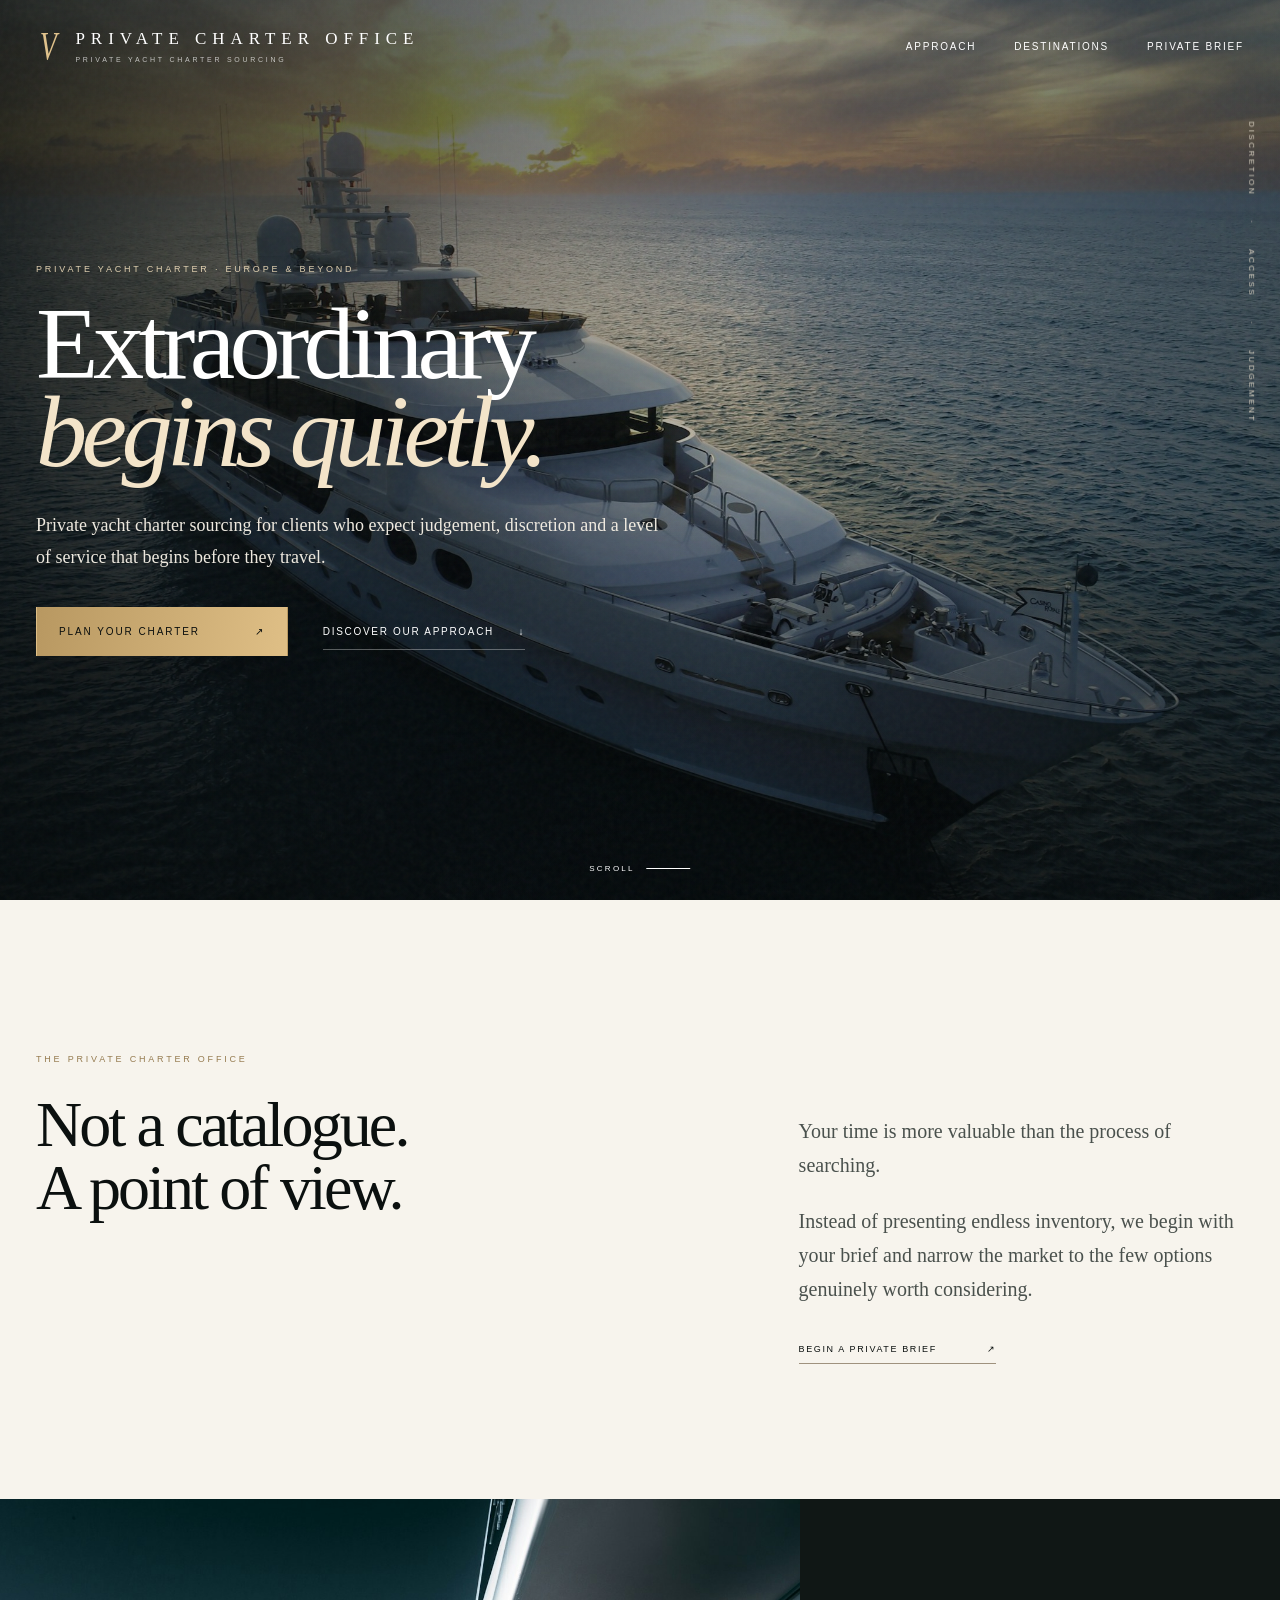
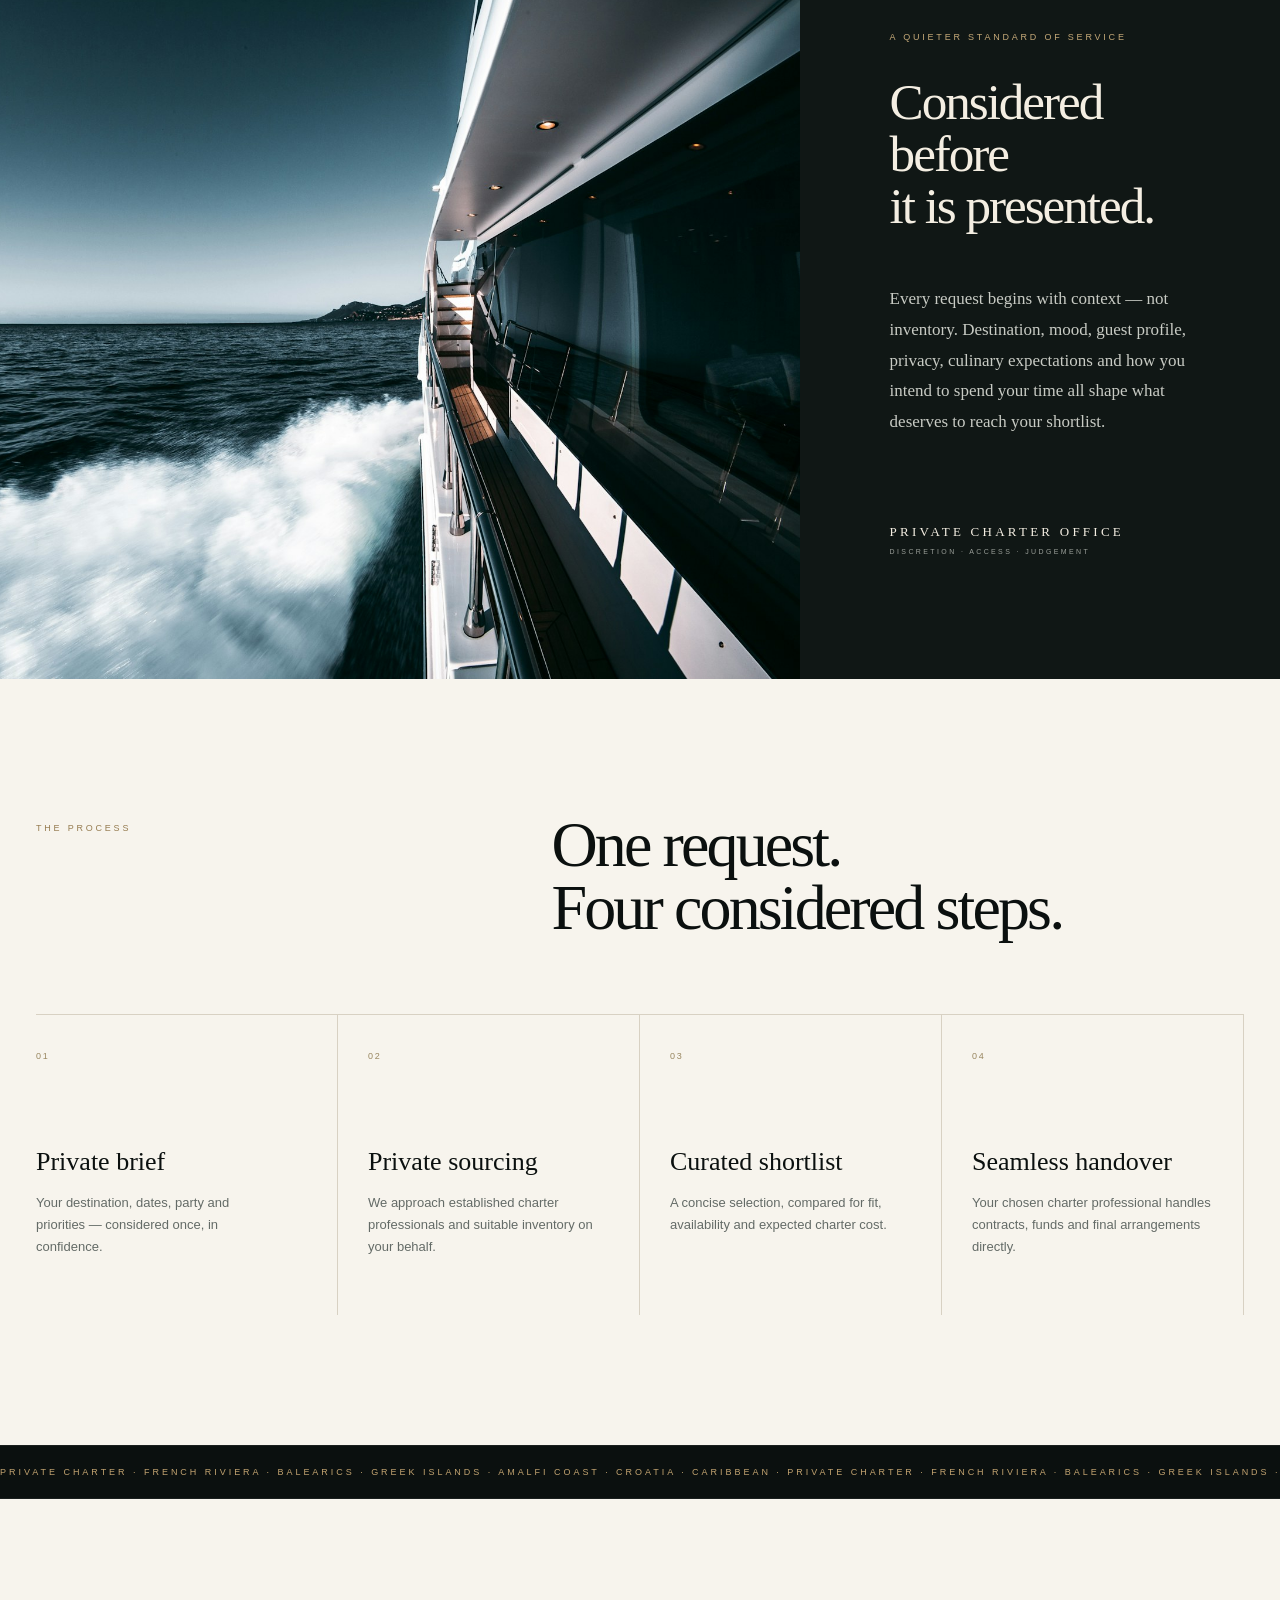
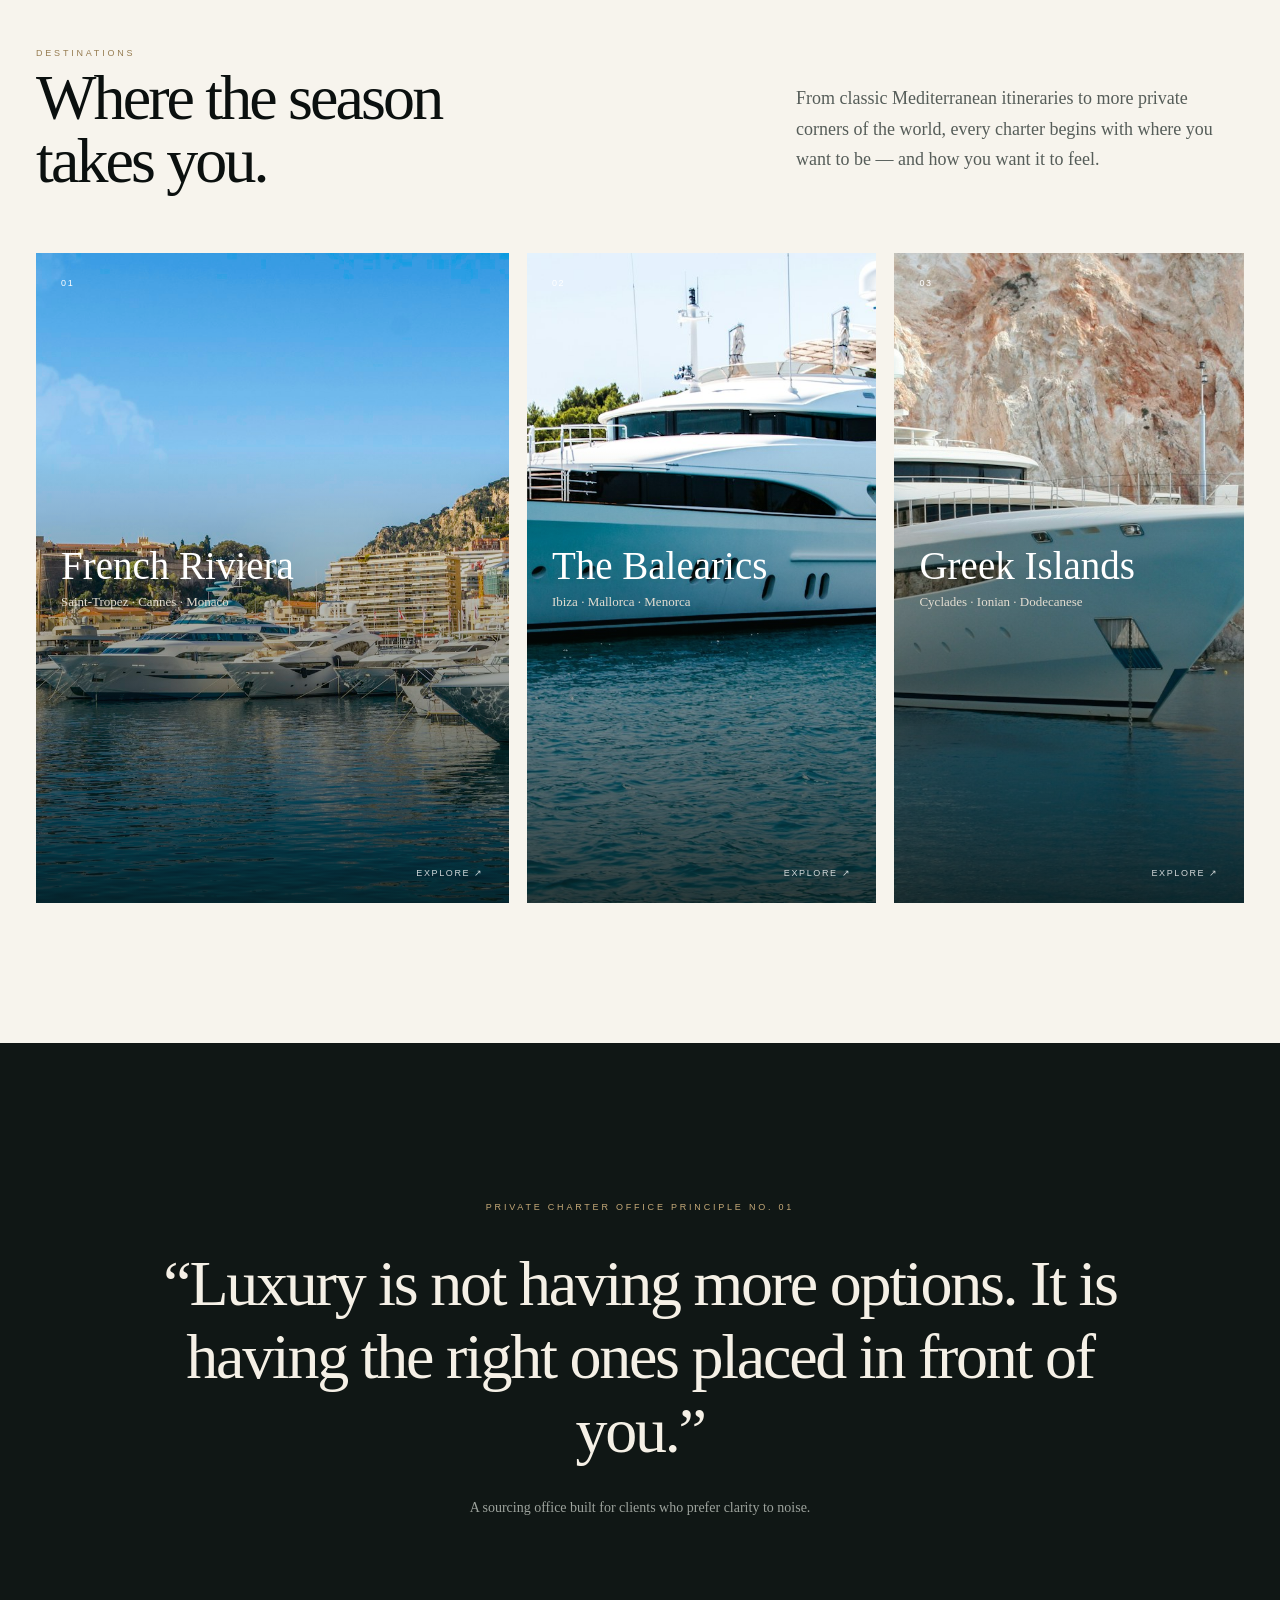
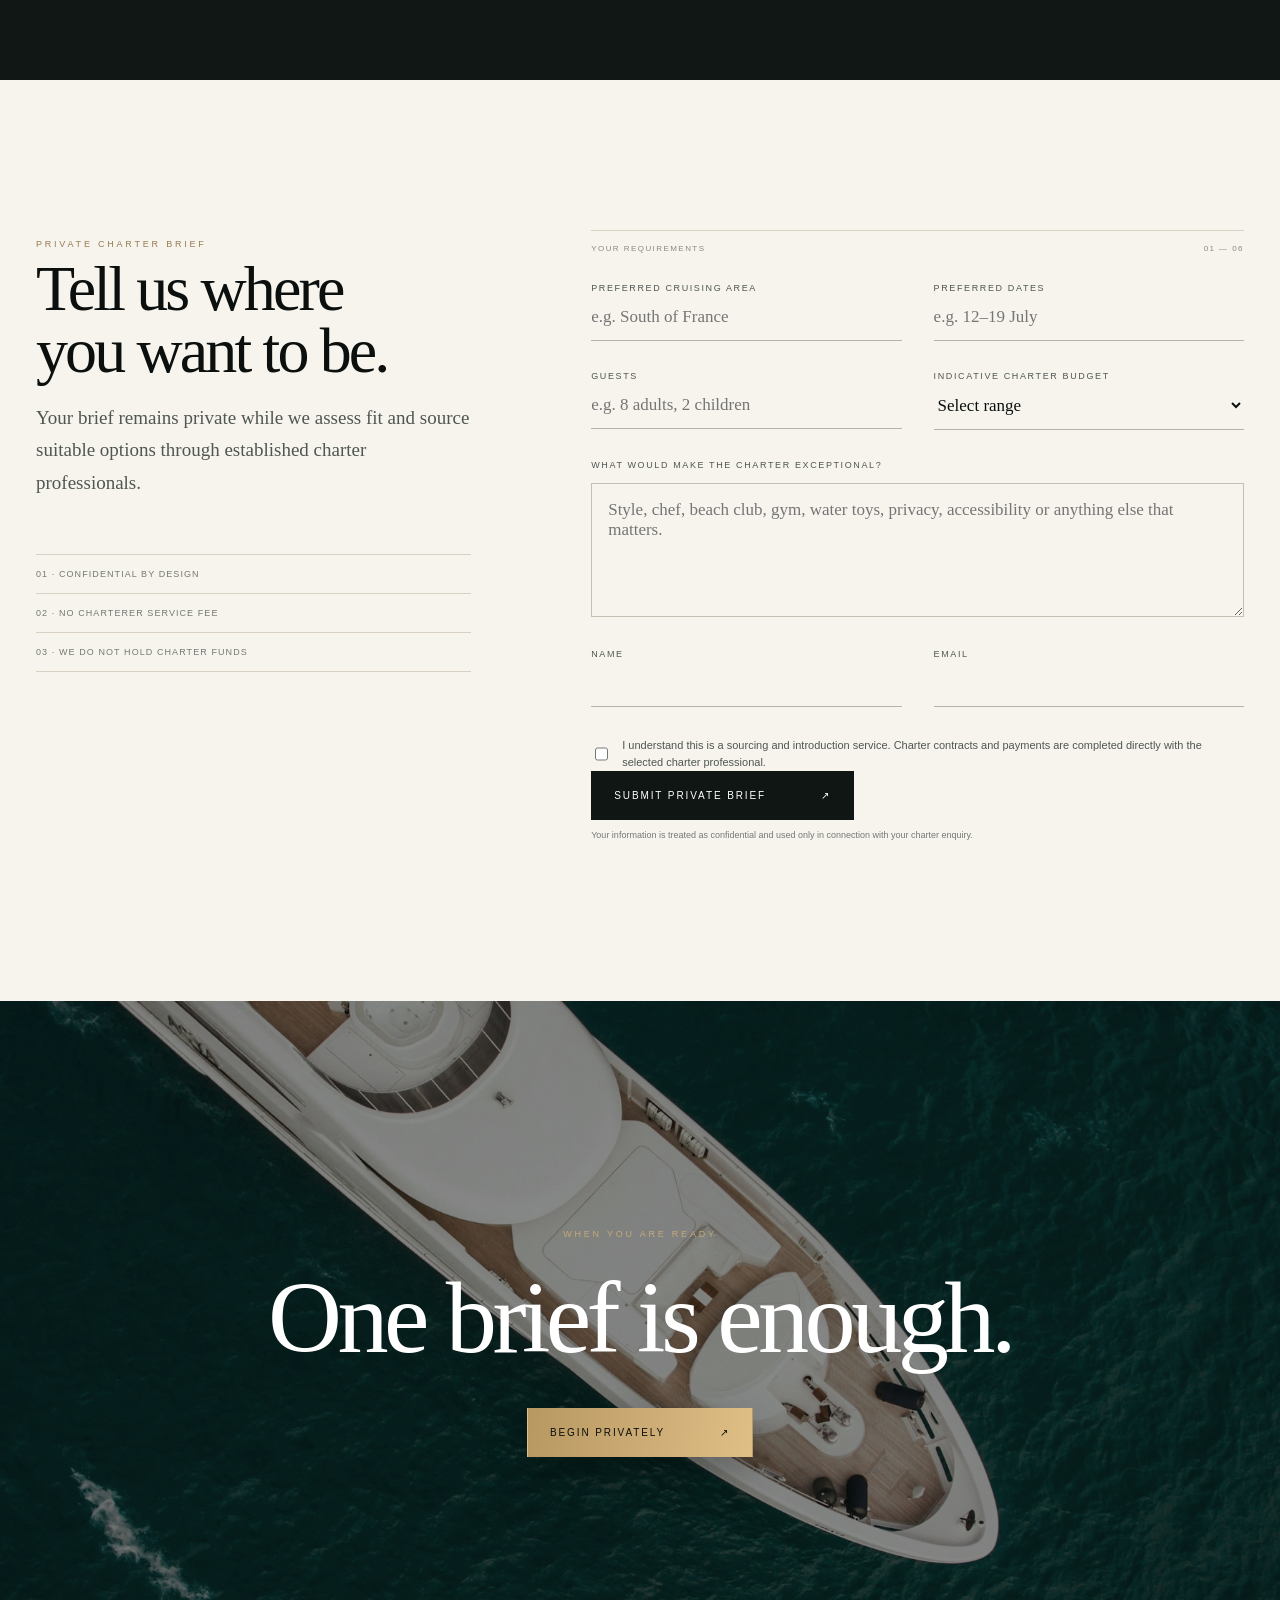
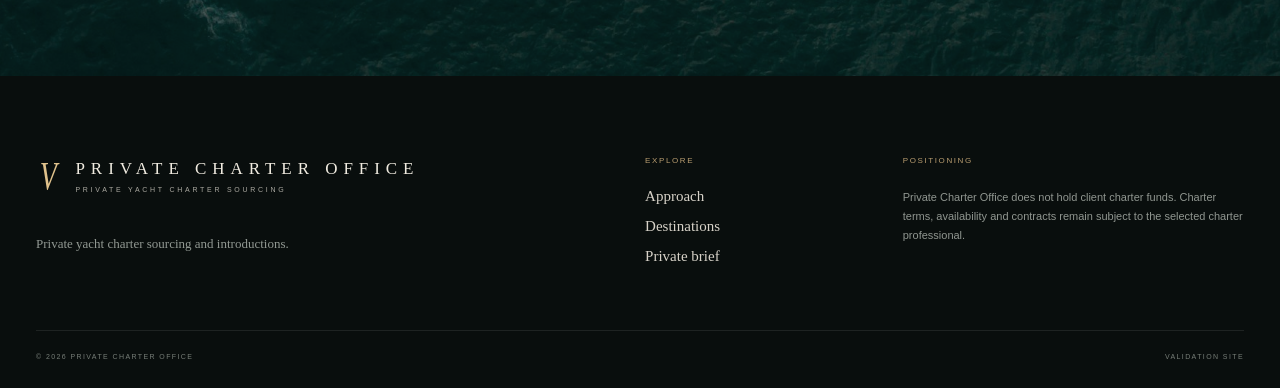
==== index.html @ 0c922d0d "Replace placeholder artwork with yacht photography" ====
<!doctype html>
<html lang="en">
  <head>
    <meta charset="utf-8" />
    <meta name="viewport" content="width=device-width,initial-scale=1" />
    <title>Private Charter Office</title>
    <meta
      name="description"
      content="Private yacht charter sourcing for clients who value discretion, judgement and access."
    />
    <link rel="stylesheet" href="./styles.css" />
  </head>
  <body>
    <main>
      <section class="hero" id="top">
        <div class="heroMedia"></div>
        <div class="shade"></div>
        <div class="grain"></div>
        <nav class="nav shell">
          <a class="brand" href="#top"
            ><i>V</i
            ><span class="wordmark"
              >PRIVATE CHARTER OFFICE<small
                >PRIVATE YACHT CHARTER SOURCING</small
              ></span
            ></a
          >
          <div class="navlinks">
            <a href="#approach">Approach</a
            ><a href="#destinations">Destinations</a
            ><a href="#brief">Private brief</a>
          </div>
          <button class="menuBtn" id="menuBtn" aria-label="Open menu">
            <b></b><b></b>
          </button>
        </nav>
        <div class="mobileMenu" id="mobileMenu">
          <a href="#approach">Approach</a
          ><a href="#destinations">Destinations</a
          ><a href="#brief">Private brief</a>
        </div>
        <div class="heroCopy shell">
          <p class="eyebrow heroIn d1">
            PRIVATE YACHT CHARTER · EUROPE &amp; BEYOND
          </p>
          <h1 class="heroIn d2">Extraordinary<br /><em>begins quietly.</em></h1>
          <p class="lead heroIn d3">
            Private yacht charter sourcing for clients who expect judgement,
            discretion and a level of service that begins before they travel.
          </p>
          <div class="heroActions heroIn d4">
            <a class="primary gold" href="#brief"
              >Plan your charter <span>↗</span></a
            ><a class="textLink" href="#approach"
              >Discover our approach <span>↓</span></a
            >
          </div>
        </div>
        <div class="heroRail">
          <span>DISCRETION</span><span>ACCESS</span><span>JUDGEMENT</span>
        </div>
        <div class="scrollCue"><span>SCROLL</span><i></i></div>
      </section>
      <section class="statement shell" id="approach" data-reveal>
        <p class="kicker">THE PRIVATE CHARTER OFFICE</p>
        <div class="statementGrid">
          <h2>Not a catalogue.<br />A point of view.</h2>
          <div>
            <p>Your time is more valuable than the process of searching.</p>
            <p>
              Instead of presenting endless inventory, we begin with your brief
              and narrow the market to the few options genuinely worth
              considering.
            </p>
            <a class="lineLink" href="#brief"
              >Begin a private brief <span>↗</span></a
            >
          </div>
        </div>
      </section>
      <section class="editorial" data-reveal>
        <div class="editorialImage">
          <div class="editorialImageInner"></div>
        </div>
        <div class="editorialCopy">
          <p class="kicker light">A QUIETER STANDARD OF SERVICE</p>
          <h2>Considered before<br />it is presented.</h2>
          <p>
            Every request begins with context — not inventory. Destination,
            mood, guest profile, privacy, culinary expectations and how you
            intend to spend your time all shape what deserves to reach your
            shortlist.
          </p>
          <div class="signature">
            PRIVATE CHARTER OFFICE<span>DISCRETION · ACCESS · JUDGEMENT</span>
          </div>
        </div>
      </section>
      <section class="processWrap">
        <div class="shell processHead" data-reveal>
          <p class="kicker">THE PROCESS</p>
          <h2>One request.<br />Four considered steps.</h2>
        </div>
        <div class="process shell">
          <article data-reveal>
            <span>01</span>
            <h3>Private brief</h3>
            <p>
              Your destination, dates, party and priorities — considered once,
              in confidence.
            </p>
            <i>↗</i>
          </article>
          <article data-reveal>
            <span>02</span>
            <h3>Private sourcing</h3>
            <p>
              We approach established charter professionals and suitable
              inventory on your behalf.
            </p>
            <i>↗</i>
          </article>
          <article data-reveal>
            <span>03</span>
            <h3>Curated shortlist</h3>
            <p>
              A concise selection, compared for fit, availability and expected
              charter cost.
            </p>
            <i>↗</i>
          </article>
          <article data-reveal>
            <span>04</span>
            <h3>Seamless handover</h3>
            <p>
              Your chosen charter professional handles contracts, funds and
              final arrangements directly.
            </p>
            <i>↗</i>
          </article>
        </div>
      </section>
      <section class="ticker" aria-hidden="true">
        <div>
          PRIVATE CHARTER · FRENCH RIVIERA · BALEARICS · GREEK ISLANDS · AMALFI
          COAST · CROATIA · CARIBBEAN · PRIVATE CHARTER · FRENCH RIVIERA ·
          BALEARICS · GREEK ISLANDS · AMALFI COAST · CROATIA · CARIBBEAN ·
        </div>
      </section>
      <section class="destinations shell" id="destinations">
        <div class="destHead" data-reveal>
          <div>
            <p class="kicker">DESTINATIONS</p>
            <h2>Where the season<br />takes you.</h2>
          </div>
          <p>
            From classic Mediterranean itineraries to more private corners of
            the world, every charter begins with where you want to be — and how
            you want it to feel.
          </p>
        </div>
        <div class="destinationGrid">
          <a href="#brief" class="destinationCard one" data-reveal
            ><div class="destShade"></div>
            <span>01</span>
            <div>
              <h3>French Riviera</h3>
              <p>Saint-Tropez · Cannes · Monaco</p>
            </div>
            <b>Explore ↗</b></a
          ><a href="#brief" class="destinationCard two" data-reveal
            ><div class="destShade"></div>
            <span>02</span>
            <div>
              <h3>The Balearics</h3>
              <p>Ibiza · Mallorca · Menorca</p>
            </div>
            <b>Explore ↗</b></a
          ><a href="#brief" class="destinationCard three" data-reveal
            ><div class="destShade"></div>
            <span>03</span>
            <div>
              <h3>Greek Islands</h3>
              <p>Cyclades · Ionian · Dodecanese</p>
            </div>
            <b>Explore ↗</b></a
          >
        </div>
      </section>
      <section class="manifesto">
        <div class="shell manifestoInner" data-reveal>
          <p class="kicker light">PRIVATE CHARTER OFFICE PRINCIPLE No. 01</p>
          <blockquote>
            “Luxury is not having more options. It is having the right ones
            placed in front of you.”
          </blockquote>
          <p class="manifestoNote">
            A sourcing office built for clients who prefer clarity to noise.
          </p>
        </div>
      </section>
      <section class="brief shell" id="brief">
        <div class="briefIntro" data-reveal>
          <p class="kicker">PRIVATE CHARTER BRIEF</p>
          <h2>Tell us where<br />you want to be.</h2>
          <p>
            Your brief remains private while we assess fit and source suitable
            options through established charter professionals.
          </p>
          <div class="serviceNotes">
            <span>01 · Confidential by design</span
            ><span>02 · No charterer service fee</span
            ><span>03 · We do not hold charter funds</span>
          </div>
        </div>
        <form id="briefForm" data-reveal>
          <div class="formHead">
            <span>YOUR REQUIREMENTS</span><span>01 — 06</span>
          </div>
          <div class="grid2">
            <label
              >Preferred cruising area<input
                required
                name="area"
                placeholder="e.g. South of France" /></label
            ><label
              >Preferred dates<input
                required
                name="dates"
                placeholder="e.g. 12–19 July"
            /></label>
          </div>
          <div class="grid2">
            <label
              >Guests<input
                required
                name="guests"
                placeholder="e.g. 8 adults, 2 children" /></label
            ><label
              >Indicative charter budget<select required name="budget">
                <option value="" selected disabled>Select range</option>
                <option>£50k–£100k</option>
                <option>£100k–£250k</option>
                <option>£250k–£500k</option>
                <option>£500k+</option>
              </select></label
            >
          </div>
          <label
            >What would make the charter exceptional?<textarea
              name="requirements"
              rows="5"
              placeholder="Style, chef, beach club, gym, water toys, privacy, accessibility or anything else that matters."
            ></textarea>
          </label>
          <div class="grid2">
            <label>Name<input required name="name" /></label
            ><label>Email<input required type="email" name="email" /></label>
          </div>
          <label class="check"
            ><input required type="checkbox" /><span
              >I understand this is a sourcing and introduction service. Charter
              contracts and payments are completed directly with the selected
              charter professional.</span
            ></label
          ><button class="primary dark" type="submit">
            Submit private brief <span>↗</span>
          </button>
          <p class="micro">
            Your information is treated as confidential and used only in
            connection with your charter enquiry.
          </p>
        </form>
        <div class="success" id="success">
          <p class="kicker">BRIEF CAPTURED</p>
          <h3>Consider it in hand.</h3>
          <p>
            Your requirements have been captured in this validation preview.
          </p>
        </div>
      </section>
      <section class="closing">
        <div class="closingMedia"></div>
        <div class="closingShade"></div>
        <div class="shell closingCopy" data-reveal>
          <p class="kicker light">WHEN YOU ARE READY</p>
          <h2>One brief is enough.</h2>
          <a href="#brief" class="primary gold"
            >Begin privately <span>↗</span></a
          >
        </div>
      </section>
      <footer>
        <div class="shell foot">
          <div>
            <a class="brand inverse" href="#top"
              ><i>V</i
              ><span class="wordmark"
                >PRIVATE CHARTER OFFICE<small
                  >PRIVATE YACHT CHARTER SOURCING</small
                ></span
              ></a
            >
            <p class="footTag">
              Private yacht charter sourcing and introductions.
            </p>
          </div>
          <div class="footCols">
            <div>
              <span>EXPLORE</span><a href="#approach">Approach</a
              ><a href="#destinations">Destinations</a
              ><a href="#brief">Private brief</a>
            </div>
            <div>
              <span>POSITIONING</span>
              <p>
                Private Charter Office does not hold client charter funds.
                Charter terms, availability and contracts remain subject to the
                selected charter professional.
              </p>
            </div>
          </div>
        </div>
        <div class="shell legal">
          <span>© 2026 PRIVATE CHARTER OFFICE</span
          ><span>VALIDATION SITE</span>
        </div>
      </footer>
    </main>
    <script src="./script.js"></script>
  </body>
</html>
---- styles.css ----
:root {
  --ink: #0b100f;
  --paper: #f7f4ed;
  --line: #d8d1c3;
  --gold: #c6a670;
  --gold2: #e0c28c;
  --scroll: 0px;
}
* {
  box-sizing: border-box;
}
html {
  scroll-behavior: smooth;
}
body {
  margin: 0;
  background: var(--paper);
  color: var(--ink);
  font-family: Arial, Helvetica, sans-serif;
  overflow-x: hidden;
}
.shell {
  width: min(1280px, calc(100% - 72px));
  margin: auto;
}
a {
  color: inherit;
}
.hero {
  height: 100svh;
  min-height: 760px;
  position: relative;
  color: #fff;
  overflow: hidden;
  background: #08100f;
}
.heroMedia {
  position: absolute;
  inset: -5%;
  background: url("./assets/hero-yacht.jpg") center/cover no-repeat;
  transform: scale(1.09) translateY(calc(var(--scroll) * 0.035));
  animation: heroZoom 18s ease-out forwards;
  will-change: transform;
}
.shade {
  position: absolute;
  inset: 0;
  background:
    linear-gradient(
      90deg,
      rgba(4, 9, 10, 0.82),
      rgba(4, 9, 10, 0.22) 58%,
      rgba(4, 9, 10, 0.42)
    ),
    linear-gradient(
      0deg,
      rgba(4, 8, 9, 0.72),
      transparent 44%,
      rgba(4, 8, 9, 0.2)
    );
}
.grain {
  position: absolute;
  inset: 0;
  opacity: 0.08;
  pointer-events: none;
  background-image: url("data:image/svg+xml,%3Csvg viewBox='0 0 180 180' xmlns='http://www.w3.org/2000/svg'%3E%3Cfilter id='n'%3E%3CfeTurbulence type='fractalNoise' baseFrequency='.85' numOctaves='3' stitchTiles='stitch'/%3E%3C/filter%3E%3Crect width='100%25' height='100%25' filter='url(%23n)' opacity='.55'/%3E%3C/svg%3E");
}
.nav {
  position: relative;
  z-index: 5;
  display: flex;
  justify-content: space-between;
  align-items: center;
  padding-top: 26px;
}
.brand {
  display: flex;
  align-items: center;
  gap: 15px;
  color: #fff;
  text-decoration: none;
}
.brand i {
  font:
    italic 40px/1 Georgia,
    serif;
  color: var(--gold2);
  transform: scaleX(0.7);
}
.wordmark {
  font:
    17px Georgia,
    serif;
  letter-spacing: 0.35em;
}
.wordmark small {
  display: block;
  font:
    7px Arial,
    sans-serif;
  letter-spacing: 0.39em;
  margin-top: 7px;
  opacity: 0.7;
}
.navlinks {
  display: flex;
  gap: 38px;
}
.navlinks a {
  color: #fff;
  text-decoration: none;
  font-size: 10px;
  letter-spacing: 0.18em;
  text-transform: uppercase;
  position: relative;
}
.navlinks a:after {
  content: "";
  position: absolute;
  left: 0;
  bottom: -7px;
  width: 0;
  height: 1px;
  background: var(--gold2);
  transition: 0.5s;
}
.navlinks a:hover:after {
  width: 100%;
}
.menuBtn {
  display: none;
  background: transparent;
  border: 0;
  width: 34px;
}
.menuBtn b {
  display: block;
  height: 1px;
  background: #fff;
  margin: 7px 0;
}
.mobileMenu {
  display: none;
  position: fixed;
  z-index: 10;
  top: 76px;
  left: 18px;
  right: 18px;
  background: #0a100fee;
  border: 1px solid #ffffff25;
  backdrop-filter: blur(18px);
  padding: 24px;
}
.mobileMenu a {
  display: block;
  padding: 16px 5px;
  border-bottom: 1px solid #ffffff1c;
  color: #fff;
  text-decoration: none;
  letter-spacing: 0.16em;
  text-transform: uppercase;
  font-size: 10px;
}
.heroCopy {
  position: relative;
  z-index: 2;
  padding-top: 21vh;
}
.eyebrow,
.kicker {
  font-size: 9px;
  letter-spacing: 0.31em;
  text-transform: uppercase;
}
.eyebrow {
  color: #dfcfb0;
}
.kicker {
  color: #967c51;
}
.hero h1 {
  font:
    400 clamp(72px, 8vw, 126px) / 0.86 Georgia,
    serif;
  letter-spacing: -0.055em;
  margin: 26px 0 34px;
}
.hero h1 em {
  font-weight: 400;
  color: #f3e4c9;
}
.lead {
  max-width: 640px;
  font:
    18px/1.75 Georgia,
    serif;
  color: #eee9df;
}
.heroActions {
  display: flex;
  align-items: center;
  gap: 35px;
  margin-top: 34px;
}
.primary {
  display: inline-flex;
  align-items: center;
  justify-content: space-between;
  gap: 55px;
  padding: 18px 22px;
  border: 1px solid #ffffff80;
  color: #fff;
  text-decoration: none;
  font-size: 10px;
  text-transform: uppercase;
  letter-spacing: 0.19em;
  background: #ffffff08;
  cursor: pointer;
  transition: 0.5s cubic-bezier(0.2, 0.8, 0.2, 1);
}
.primary:hover {
  transform: translateY(-2px);
  background: #fff;
  color: #111;
}
.gold {
  background: linear-gradient(100deg, #b89861, #dfbf86);
  border-color: transparent;
  color: #0a0e0d;
  box-shadow: 0 12px 40px #0004;
}
.textLink {
  color: #fff;
  text-decoration: none;
  font-size: 10px;
  text-transform: uppercase;
  letter-spacing: 0.17em;
  border-bottom: 1px solid #ffffff54;
  padding: 12px 0;
}
.textLink span {
  margin-left: 20px;
}
.heroRail {
  position: absolute;
  z-index: 2;
  right: 28px;
  top: 47%;
  display: flex;
  gap: 24px;
  transform: rotate(90deg) translateY(-50%);
  transform-origin: right top;
  font-size: 8px;
  letter-spacing: 0.32em;
  color: #ddd5c5;
}
.heroRail span + span:before {
  content: "·";
  margin-right: 24px;
}
.scrollCue {
  position: absolute;
  z-index: 2;
  bottom: 27px;
  left: 50%;
  transform: translateX(-50%);
  display: flex;
  align-items: center;
  gap: 12px;
  font-size: 8px;
  letter-spacing: 0.28em;
}
.scrollCue i {
  width: 44px;
  height: 1px;
  background: #fff8;
  position: relative;
  overflow: hidden;
}
.scrollCue i:after {
  content: "";
  position: absolute;
  inset: 0;
  background: #fff;
  animation: scan 2s infinite;
}
.heroIn {
  opacity: 0;
  transform: translateY(22px);
  animation: heroIn 1.1s cubic-bezier(0.16, 0.8, 0.2, 1) forwards;
}
.d1 {
  animation-delay: 0.18s;
}
.d2 {
  animation-delay: 0.32s;
}
.d3 {
  animation-delay: 0.52s;
}
.d4 {
  animation-delay: 0.72s;
}
.statement {
  padding: 145px 0 135px;
}
.statementGrid {
  display: grid;
  grid-template-columns: 1.15fr 0.85fr;
  gap: 160px;
  margin-top: 30px;
}
.statement h2,
.processHead h2,
.destHead h2,
.brief h2,
.closing h2 {
  font:
    400 clamp(50px, 5vw, 78px) / 0.98 Georgia,
    serif;
  letter-spacing: -0.045em;
  margin: 0;
}
.statementGrid > div {
  padding-top: 20px;
}
.statementGrid p {
  font:
    20px/1.7 Georgia,
    serif;
  color: #4a514d;
  margin: 0 0 22px;
}
.lineLink {
  display: inline-flex;
  gap: 50px;
  margin-top: 16px;
  text-decoration: none;
  text-transform: uppercase;
  font-size: 9px;
  letter-spacing: 0.18em;
  border-bottom: 1px solid #9f927e;
  padding-bottom: 9px;
}
.editorial {
  display: grid;
  grid-template-columns: 1.25fr 0.75fr;
  min-height: 780px;
  background: #101715;
  color: #f4eee2;
}
.editorialImage {
  overflow: hidden;
}
.editorialImageInner {
  height: 100%;
  min-height: 780px;
  background: url("./assets/editorial-yacht.jpg") 62% center/cover no-repeat;
  transform: scale(1.08);
  transition: 1.8s ease;
}
.editorial.is-visible .editorialImageInner {
  transform: scale(1);
}
.editorialCopy {
  display: flex;
  flex-direction: column;
  justify-content: center;
  padding: 80px clamp(45px, 7vw, 110px);
}
.light {
  color: #c5a978;
}
.editorialCopy h2 {
  font:
    400 clamp(48px, 4vw, 67px) / 1.02 Georgia,
    serif;
  letter-spacing: -0.04em;
  margin: 25px 0 35px;
}
.editorialCopy > p:not(.kicker) {
  font:
    17px/1.8 Georgia,
    serif;
  color: #c8cbc4;
}
.signature {
  margin-top: 70px;
  font:
    13px Georgia,
    serif;
  letter-spacing: 0.25em;
}
.signature span {
  display: block;
  font:
    7px Arial,
    sans-serif;
  letter-spacing: 0.34em;
  margin-top: 8px;
  color: #9a9f99;
}
.processWrap {
  padding: 135px 0 130px;
}
.processHead {
  display: grid;
  grid-template-columns: 0.75fr 1.25fr;
  gap: 100px;
  margin-bottom: 75px;
}
.process {
  border-top: 1px solid var(--line);
  display: grid;
  grid-template-columns: repeat(4, 1fr);
}
.process article {
  position: relative;
  padding: 30px 30px 40px 0;
  border-right: 1px solid var(--line);
  min-height: 300px;
  transition: 0.5s;
}
.process article + article {
  padding-left: 30px;
}
.process article:hover {
  background: #f0ece3;
}
.process article > span {
  font-size: 9px;
  letter-spacing: 0.18em;
  color: #998761;
}
.process h3 {
  font:
    400 26px/1.1 Georgia,
    serif;
  margin: 85px 0 15px;
}
.process p {
  font-size: 13px;
  line-height: 1.7;
  color: #646b67;
  max-width: 240px;
}
.process i {
  position: absolute;
  right: 22px;
  bottom: 24px;
  font-style: normal;
  color: #998761;
  opacity: 0;
  transition: 0.4s;
}
.process article:hover i {
  opacity: 1;
  transform: translate(3px, -3px);
}
.ticker {
  overflow: hidden;
  background: #0b100f;
  color: #c2a370;
  border-top: 1px solid #ffffff10;
  border-bottom: 1px solid #ffffff10;
  white-space: nowrap;
  padding: 21px 0;
  font:
    9px Arial,
    sans-serif;
  letter-spacing: 0.33em;
}
.ticker div {
  display: inline-block;
  animation: ticker 30s linear infinite;
}
.destinations {
  padding: 140px 0;
}
.destHead {
  display: grid;
  grid-template-columns: 1fr 0.7fr;
  gap: 120px;
  align-items: end;
  margin-bottom: 60px;
}
.destHead > p {
  font:
    18px/1.7 Georgia,
    serif;
  color: #565d59;
}
.destinationGrid {
  display: grid;
  grid-template-columns: 1.15fr 0.85fr 0.85fr;
  gap: 18px;
  height: 650px;
}
.destinationCard {
  position: relative;
  overflow: hidden;
  color: #fff;
  text-decoration: none;
  padding: 25px;
  display: flex;
  flex-direction: column;
  justify-content: space-between;
  background-size: auto 125%;
  transition: 0.8s cubic-bezier(0.2, 0.8, 0.2, 1);
}
.destinationCard.one {
  background-image: url("./assets/french-riviera.jpg");
  background-position: 62% center;
}
.destinationCard.two {
  background-image: url("./assets/balearics.jpg");
  background-position: 52% center;
}
.destinationCard.three {
  background-image: url("./assets/greek-islands.jpg");
  background-position: 48% center;
}
.destinationCard:hover {
  background-size: auto 135%;
  transform: translateY(-6px);
}
.destShade {
  position: absolute;
  inset: 0;
  background: linear-gradient(0deg, #06100dcc, transparent 70%);
}
.destinationCard > *:not(.destShade) {
  position: relative;
  z-index: 1;
}
.destinationCard > span {
  font-size: 9px;
  letter-spacing: 0.18em;
}
.destinationCard h3 {
  font:
    400 39px/1 Georgia,
    serif;
  margin: 0 0 9px;
}
.destinationCard p {
  font:
    13px Georgia,
    serif;
  margin: 0;
  color: #e3ddd1;
}
.destinationCard b {
  font:
    9px Arial,
    sans-serif;
  text-transform: uppercase;
  letter-spacing: 0.18em;
  font-weight: 400;
  align-self: flex-end;
  opacity: 0.8;
}
.manifesto {
  background: #101715;
  color: #f5f0e6;
  padding: 150px 0;
}
.manifestoInner {
  max-width: 1050px;
  text-align: center;
}
.manifesto blockquote {
  margin: 35px auto 32px;
  font:
    400 clamp(44px, 5vw, 76px) / 1.15 Georgia,
    serif;
  letter-spacing: -0.035em;
}
.manifestoNote {
  font:
    14px Georgia,
    serif;
  color: #9da39d;
}
.brief {
  display: grid;
  grid-template-columns: 0.8fr 1.2fr;
  gap: 120px;
  padding: 150px 0;
}
.briefIntro > p:nth-of-type(2) {
  font:
    19px/1.7 Georgia,
    serif;
  color: #505753;
}
.serviceNotes {
  margin-top: 55px;
  border-top: 1px solid var(--line);
}
.serviceNotes span {
  display: block;
  border-bottom: 1px solid var(--line);
  padding: 14px 0;
  font-size: 9px;
  letter-spacing: 0.12em;
  text-transform: uppercase;
  color: #747873;
}
.brief form,
.success {
  border-top: 1px solid var(--line);
}
.formHead {
  display: flex;
  justify-content: space-between;
  padding-top: 13px;
  font-size: 8px;
  letter-spacing: 0.18em;
  color: #888;
}
.grid2 {
  display: grid;
  grid-template-columns: 1fr 1fr;
  gap: 32px;
}
label {
  display: block;
  font-size: 9px;
  text-transform: uppercase;
  letter-spacing: 0.18em;
  margin-top: 30px;
  color: #4f5652;
}
input,
select,
textarea {
  width: 100%;
  border: none;
  border-bottom: 1px solid #b9b3a7;
  background: transparent;
  border-radius: 0;
  padding: 14px 0 13px;
  font:
    17px Georgia,
    serif;
  color: var(--ink);
  outline: none;
}
textarea {
  border: 1px solid #c6c0b4;
  padding: 16px;
  margin-top: 13px;
  resize: vertical;
}
.check {
  display: flex;
  gap: 11px;
  text-transform: none;
  letter-spacing: 0;
  font-size: 11px;
  line-height: 1.55;
}
.check input {
  width: auto;
}
.dark {
  background: #101614;
  border-color: #101614;
}
.micro {
  font-size: 9px;
  color: #747a76;
  line-height: 1.5;
}
.success {
  display: none;
  padding-top: 55px;
}
.success h3 {
  font:
    55px Georgia,
    serif;
  margin: 14px 0;
}
.success p:last-child {
  font:
    19px/1.65 Georgia,
    serif;
  color: #505753;
}
.closing {
  height: 75vh;
  min-height: 620px;
  position: relative;
  overflow: hidden;
  color: #fff;
}
.closingMedia {
  position: absolute;
  inset: -7%;
  background: url("./assets/closing-yacht.jpg") 52% center/cover no-repeat;
  filter: saturate(0.85);
  transform: scale(1.08);
}
.closingShade {
  position: absolute;
  inset: 0;
  background: #06100f78;
}
.closingCopy {
  position: relative;
  z-index: 1;
  height: 100%;
  display: flex;
  flex-direction: column;
  align-items: center;
  justify-content: center;
  text-align: center;
}
.closing h2 {
  font-size: clamp(70px, 8vw, 120px);
  color: #fff;
  margin: 20px 0 10px;
}
.closing .primary {
  margin-top: 30px;
}
footer {
  background: #090e0d;
  color: #d8d5cc;
  padding: 80px 0 28px;
}
.foot {
  display: grid;
  grid-template-columns: 1fr 1.2fr;
  gap: 110px;
}
.footTag {
  margin-top: 40px;
  color: #929993;
  font:
    13px Georgia,
    serif;
}
.footCols {
  display: grid;
  grid-template-columns: 0.55fr 1fr;
  gap: 70px;
}
.footCols > div {
  display: flex;
  flex-direction: column;
  gap: 13px;
}
.footCols span {
  font-size: 8px;
  letter-spacing: 0.2em;
  color: #b99d70;
  margin-bottom: 10px;
}
.footCols a {
  font:
    15px Georgia,
    serif;
  text-decoration: none;
  color: #d7d2c8;
}
.footCols p {
  font:
    11px/1.7 Arial,
    sans-serif;
  color: #909690;
  margin: 0;
}
.inverse {
  color: #f0ebe0;
}
.legal {
  display: flex;
  justify-content: space-between;
  border-top: 1px solid #ffffff16;
  margin-top: 65px;
  padding-top: 22px;
  font-size: 7px;
  letter-spacing: 0.2em;
  color: #777e78;
}
[data-reveal] {
  opacity: 0;
  transform: translateY(28px);
  transition: 1s cubic-bezier(0.16, 0.8, 0.2, 1);
}
[data-reveal].is-visible {
  opacity: 1;
  transform: none;
}
.process article:nth-child(2) {
  transition-delay: 0.08s;
}
.process article:nth-child(3) {
  transition-delay: 0.16s;
}
.process article:nth-child(4) {
  transition-delay: 0.24s;
}
.destinationCard:nth-child(2) {
  transition-delay: 0.1s;
}
.destinationCard:nth-child(3) {
  transition-delay: 0.2s;
}
@keyframes heroZoom {
  to {
    transform: scale(1.02) translateY(calc(var(--scroll) * 0.035));
  }
}
@keyframes heroIn {
  to {
    opacity: 1;
    transform: none;
  }
}
@keyframes scan {
  0% {
    transform: translateX(-100%);
  }
  100% {
    transform: translateX(100%);
  }
}
@keyframes ticker {
  to {
    transform: translateX(-50%);
  }
}
@media (max-width: 900px) {
  .shell {
    width: min(100% - 36px, 1280px);
  }
  .navlinks {
    display: none;
  }
  .menuBtn {
    display: block;
  }
  .heroCopy {
    padding-top: 25vh;
  }
  .hero h1 {
    font-size: clamp(58px, 15vw, 82px);
  }
  .lead {
    font-size: 16px;
  }
  .heroRail {
    display: none;
  }
  .statementGrid,
  .processHead,
  .destHead,
  .brief,
  .foot {
    grid-template-columns: 1fr;
    gap: 42px;
  }
  .statement {
    padding: 100px 0;
  }
  .editorial {
    grid-template-columns: 1fr;
  }
  .editorialImageInner {
    min-height: 540px;
  }
  .editorialCopy {
    padding: 75px 28px;
  }
  .process {
    grid-template-columns: 1fr 1fr;
  }
  .process article:nth-child(2) {
    border-right: none;
  }
  .process article:nth-child(n + 3) {
    border-top: 1px solid var(--line);
  }
  .destinationGrid {
    grid-template-columns: 1fr;
    height: auto;
  }
  .destinationCard {
    height: 480px;
    background-size: cover;
  }
  .destinationCard:hover {
    background-size: cover;
  }
  .footCols {
    grid-template-columns: 1fr 1fr;
  }
}
@media (max-width: 560px) {
  .shell {
    width: min(100% - 28px, 1280px);
  }
  .hero {
    min-height: 720px;
  }
  .brand i {
    font-size: 31px;
  }
  .wordmark {
    font-size: 14px;
  }
  .heroCopy {
    padding-top: 28vh;
  }
  .hero h1 {
    font-size: 56px;
  }
  .heroActions {
    align-items: flex-start;
    flex-direction: column;
    gap: 15px;
  }
  .primary {
    width: 100%;
    max-width: 310px;
  }
  .scrollCue {
    left: 28px;
    transform: none;
  }
  .statement h2,
  .processHead h2,
  .destHead h2,
  .brief h2 {
    font-size: 48px;
  }
  .statementGrid {
    gap: 30px;
  }
  .statementGrid p {
    font-size: 18px;
  }
  .process {
    grid-template-columns: 1fr;
  }
  .process article {
    border-right: none;
    border-top: 1px solid var(--line);
    min-height: 235px;
  }
  .process h3 {
    margin-top: 52px;
  }
  .destinationCard {
    height: 420px;
  }
  .manifesto {
    padding: 105px 0;
  }
  .manifesto blockquote {
    font-size: 42px;
  }
  .grid2 {
    grid-template-columns: 1fr;
  }
  .closing {
    min-height: 520px;
    height: 68vh;
  }
  .closing h2 {
    font-size: 65px;
  }
  .footCols {
    grid-template-columns: 1fr;
  }
  .legal {
    gap: 20px;
  }
  .editorialImageInner {
    min-height: 440px;
  }
}
@media (prefers-reduced-motion: reduce) {
  * {
    scroll-behavior: auto !important;
    animation-duration: 0.001ms !important;
    animation-iteration-count: 1 !important;
    transition-duration: 0.001ms !important;
  }
  .heroMedia {
    transform: none !important;
  }
}
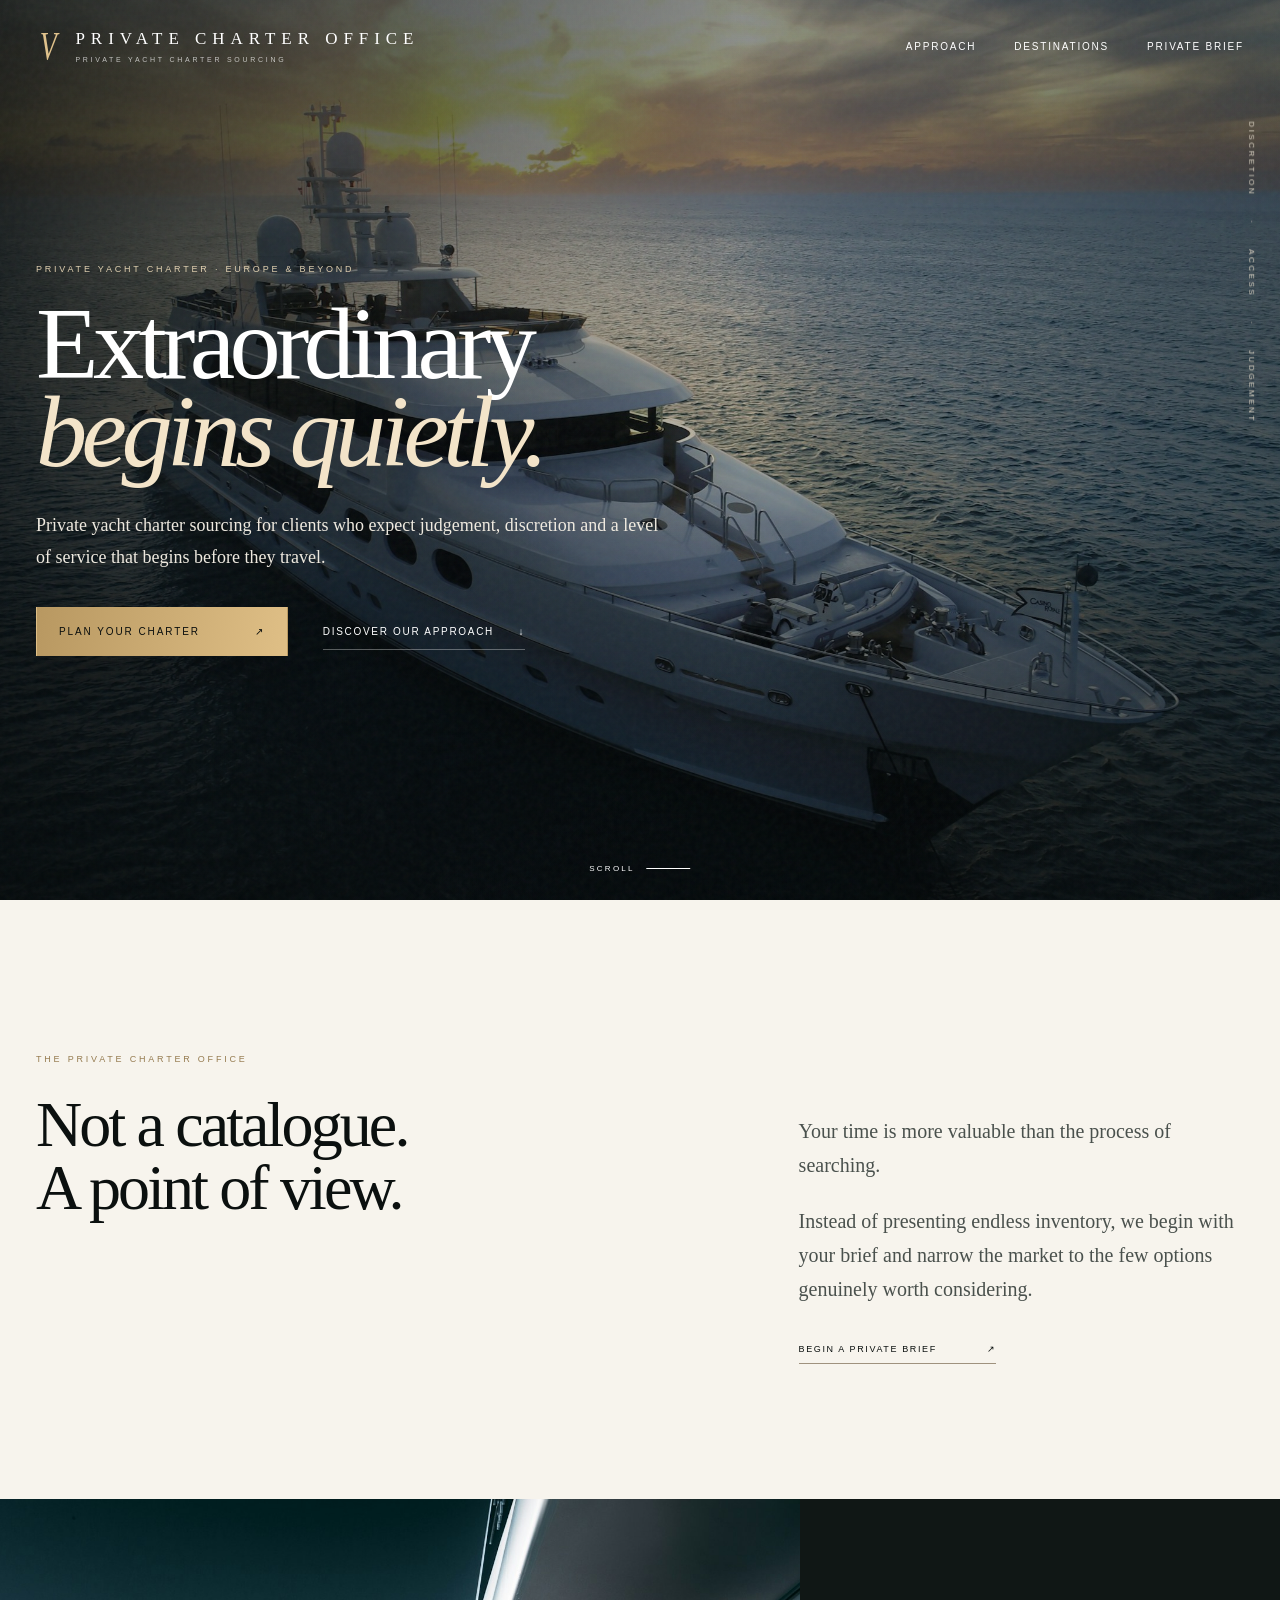
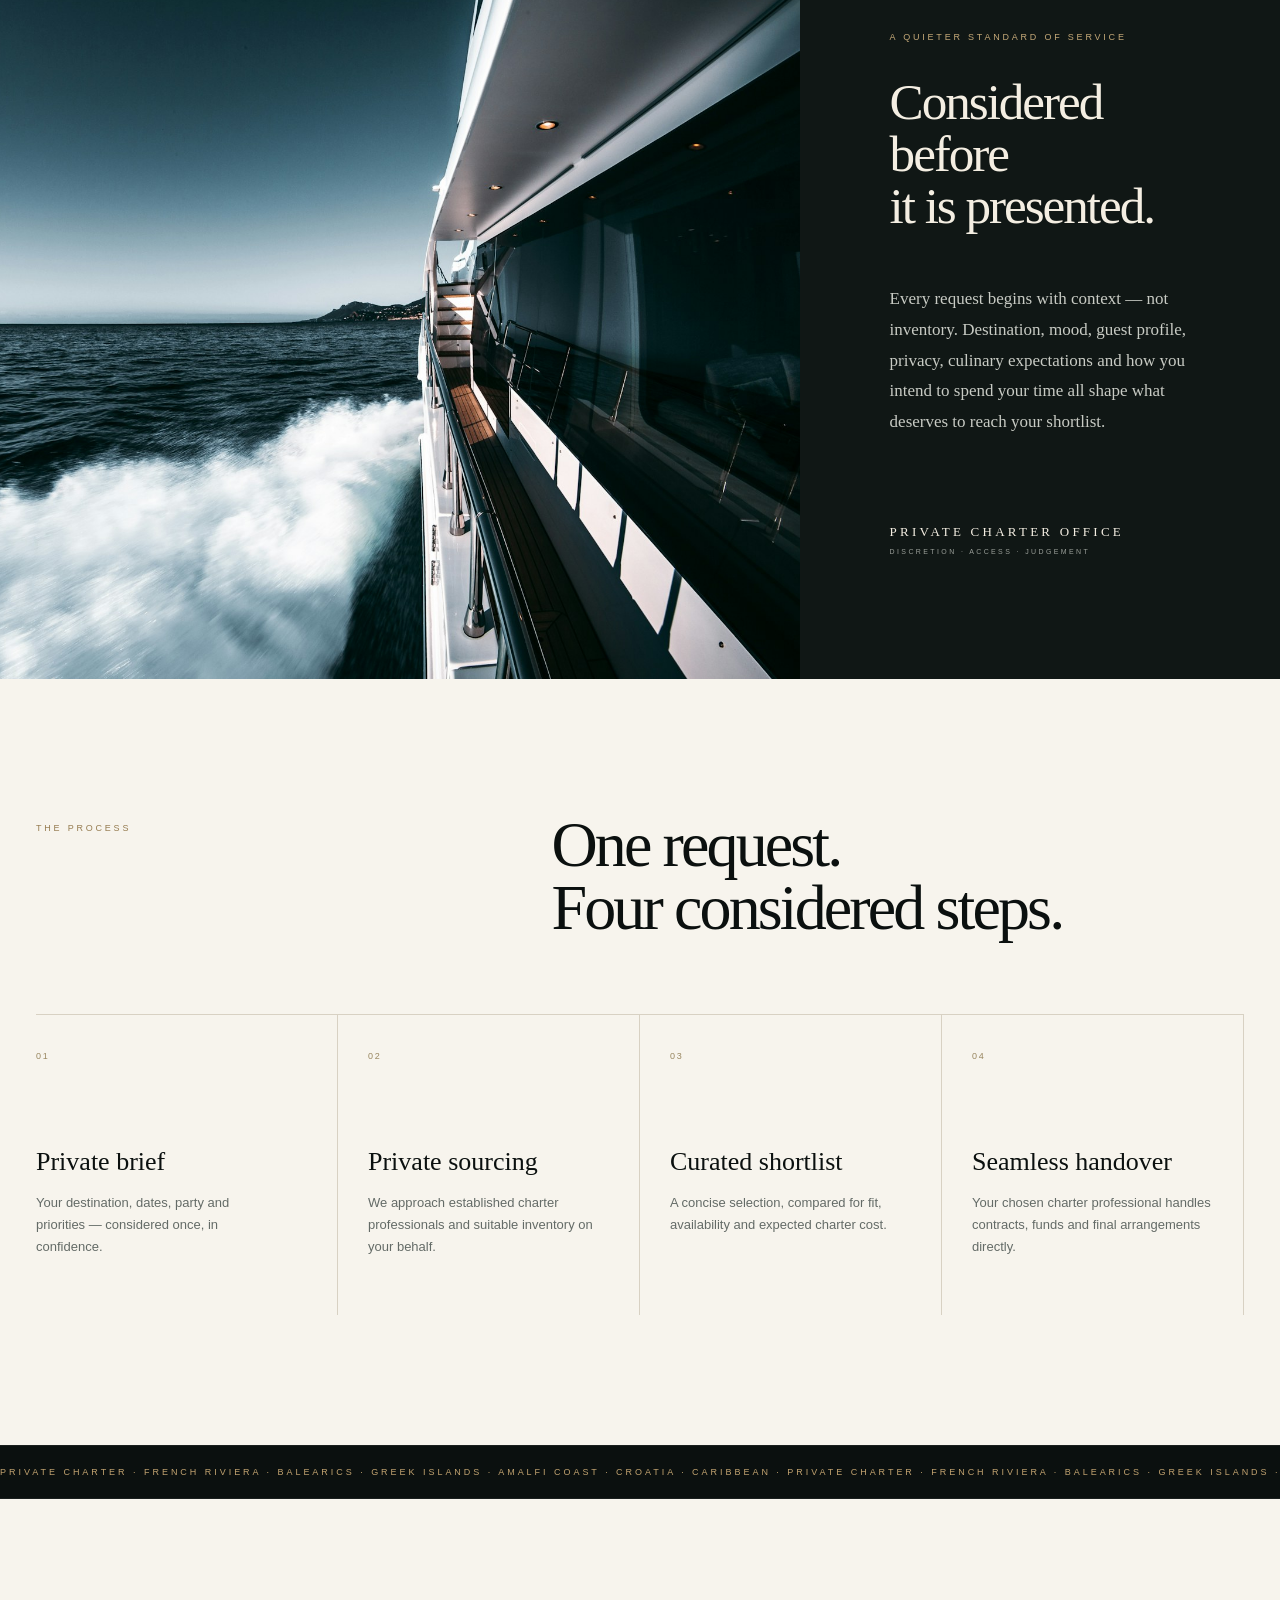
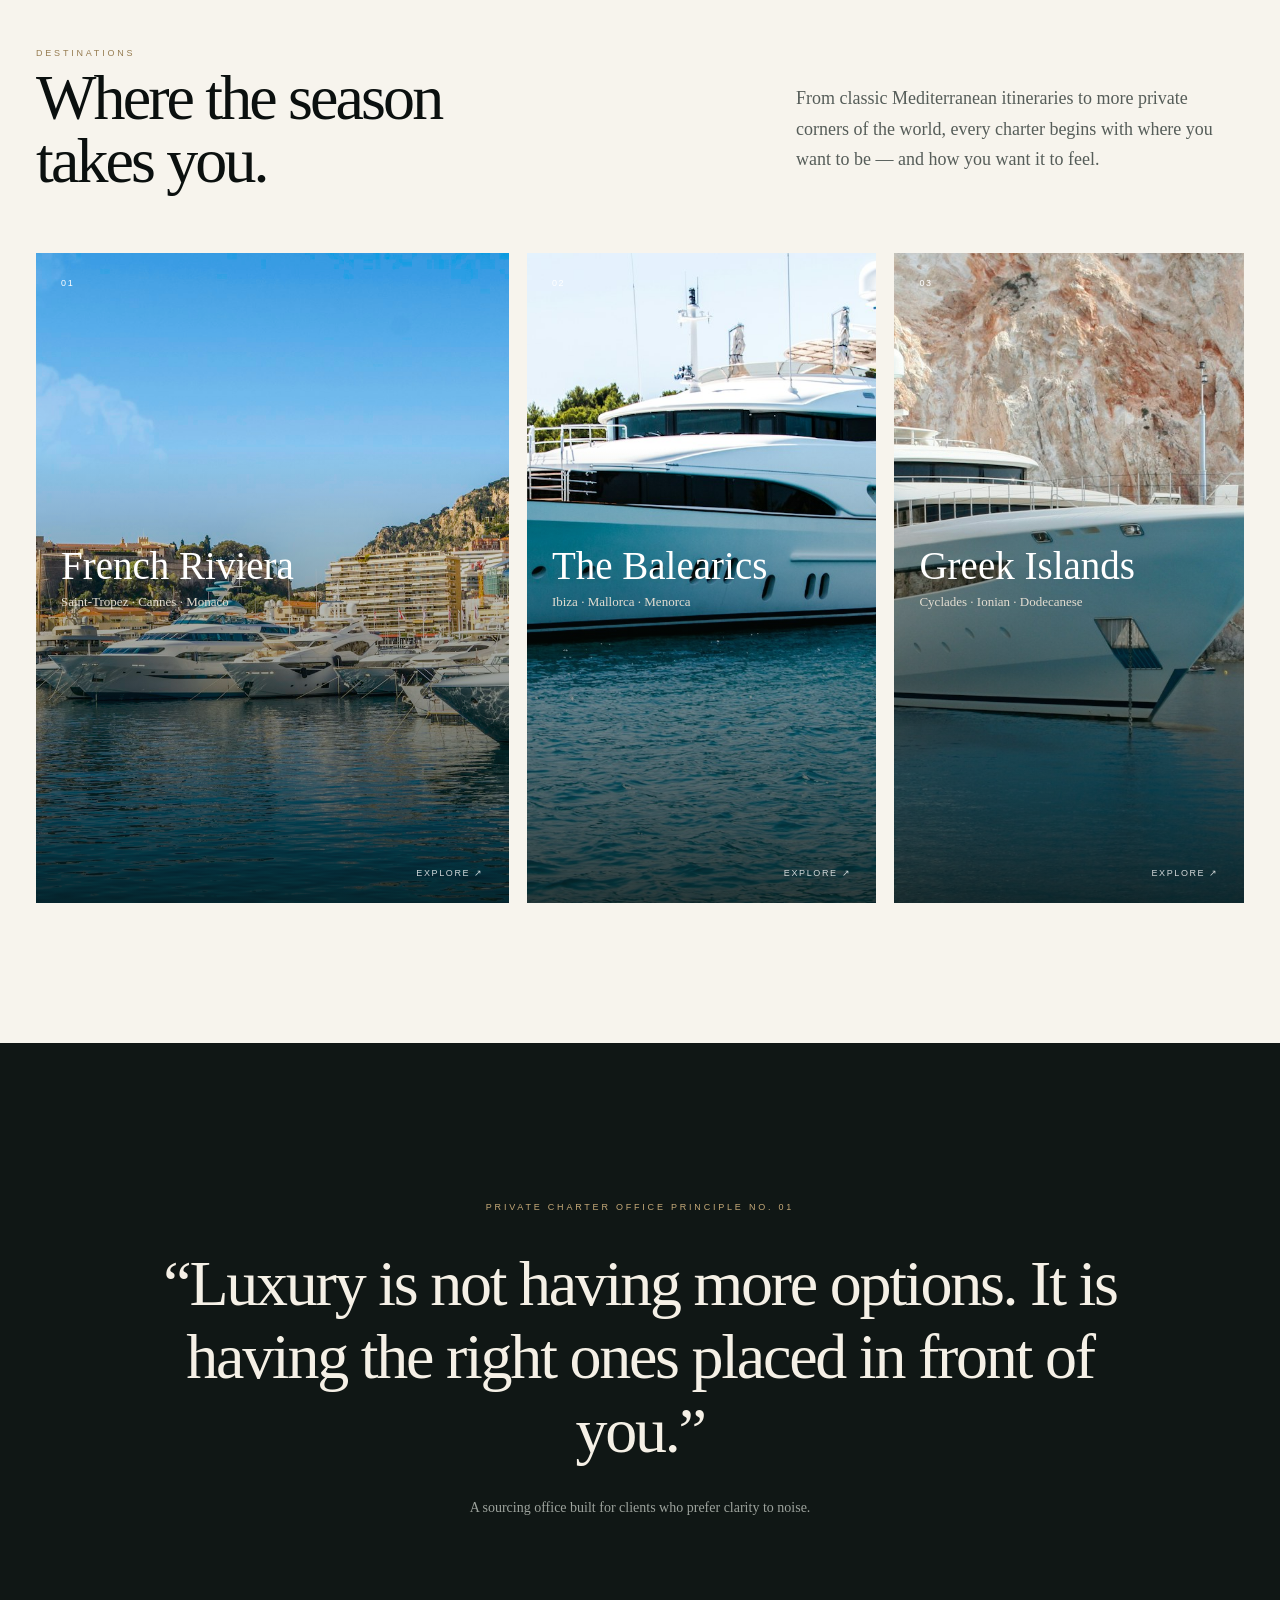
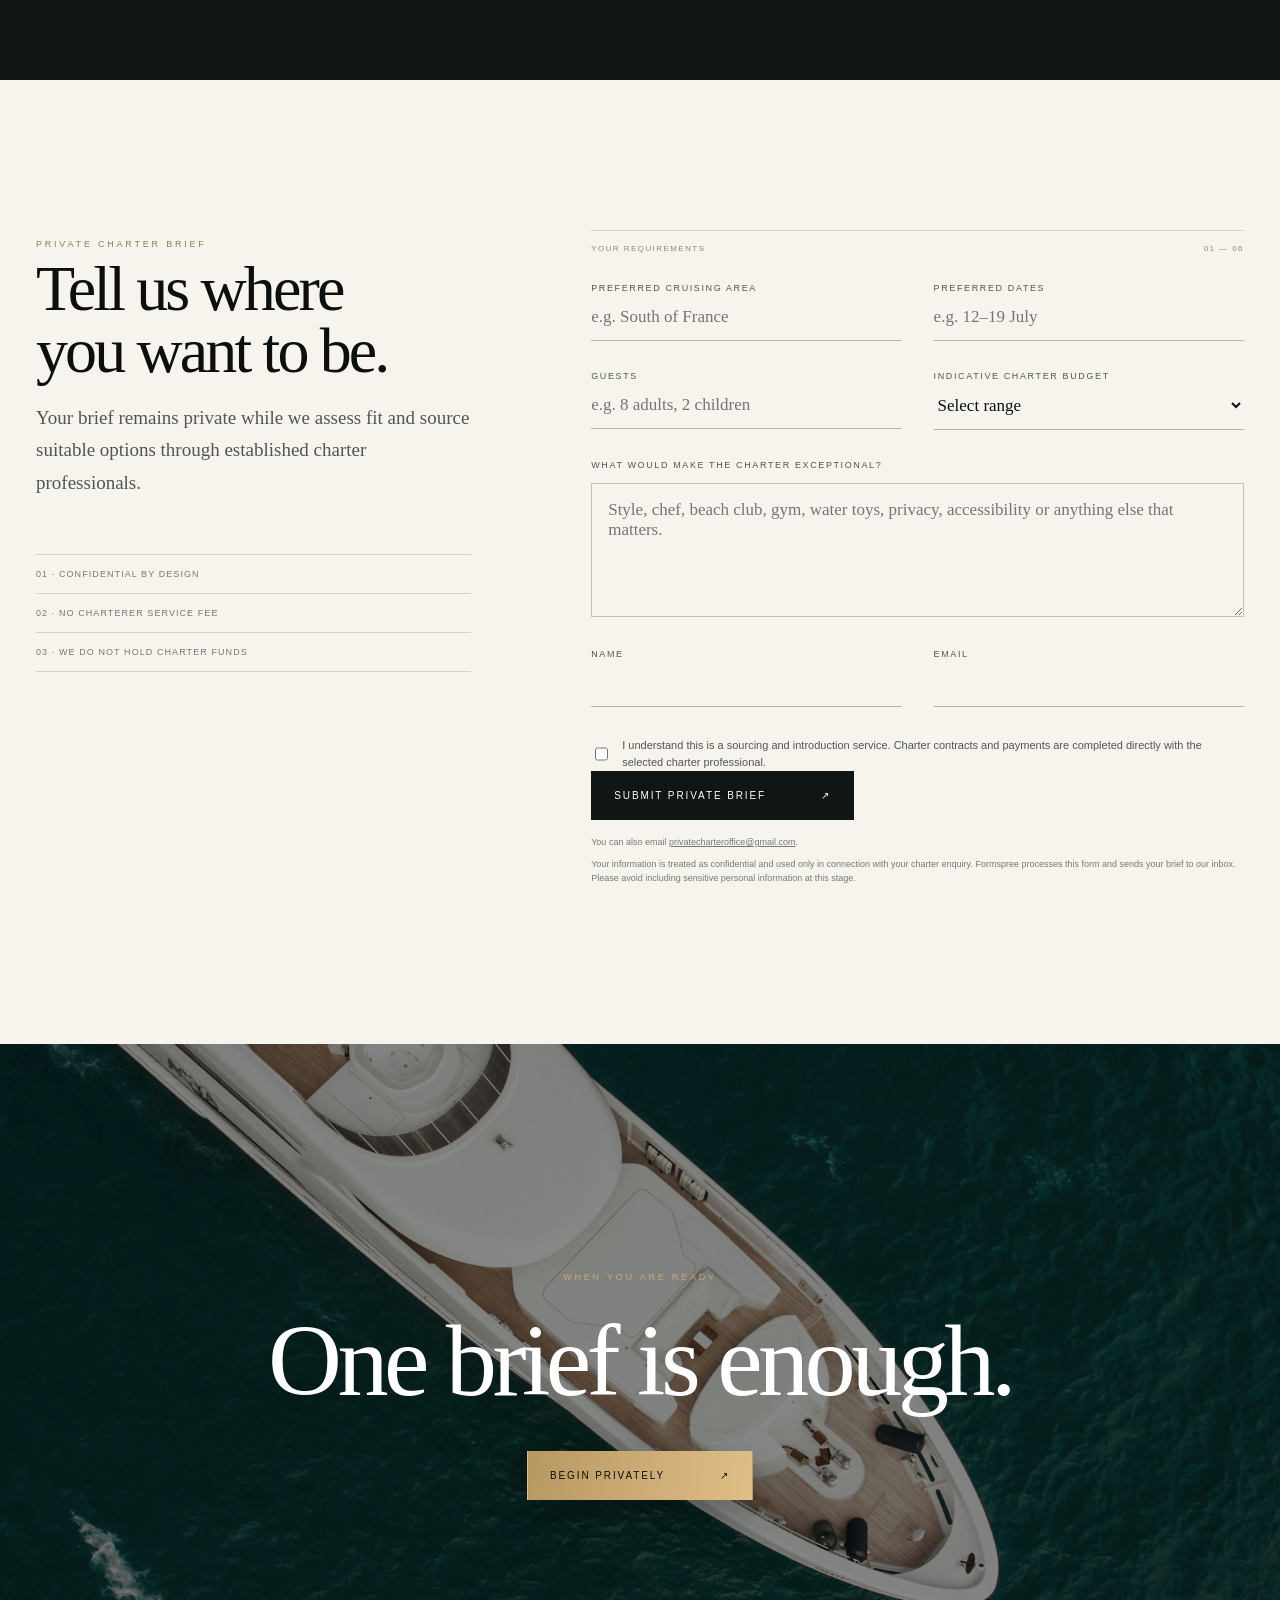
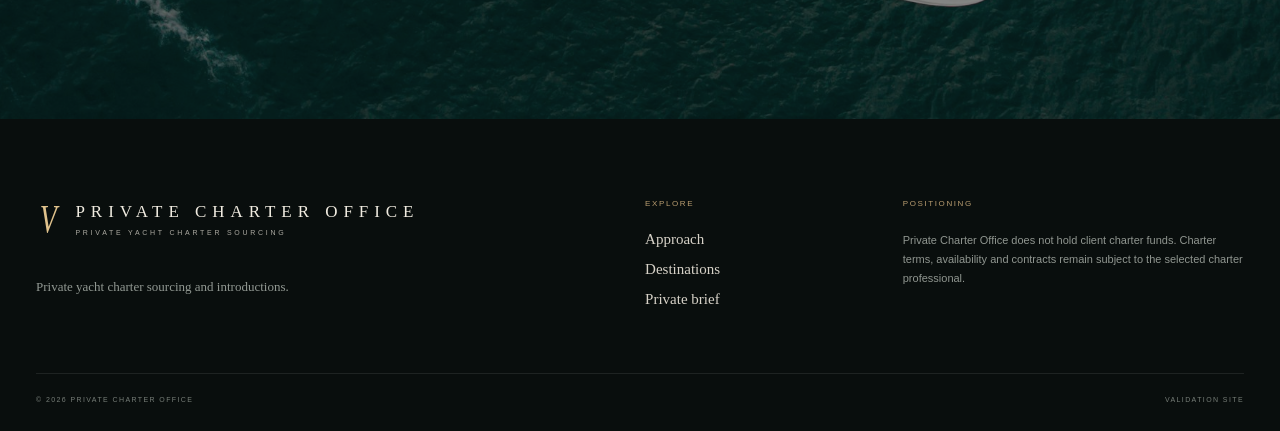
==== commit f56d6cd7: "Connect private charter brief to Formspree with honest delivery states" ====
--- a/index.html
+++ b/index.html
@@ -213,7 +213,9 @@
             ><span>03 · We do not hold charter funds</span>
           </div>
         </div>
-        <form id="briefForm" data-reveal>
+        <form id="briefForm" action="https://formspree.io/f/mnpqekbo" method="POST" data-reveal>
+          <input type="hidden" name="_subject" value="New Private Charter Brief" />
+          <div hidden aria-hidden="true"><label>Leave blank<input name="_gotcha" tabindex="-1" autocomplete="off" /></label></div>
           <div class="formHead">
             <span>YOUR REQUIREMENTS</span><span>01 — 06</span>
           </div>
@@ -258,7 +260,7 @@
             ><label>Email<input required type="email" name="email" /></label>
           </div>
           <label class="check"
-            ><input required type="checkbox" /><span
+            ><input required type="checkbox" name="service_acknowledgement" value="accepted" /><span
               >I understand this is a sourcing and introduction service. Charter
               contracts and payments are completed directly with the selected
               charter professional.</span
@@ -266,16 +268,20 @@
           ><button class="primary dark" type="submit">
             Submit private brief <span>↗</span>
           </button>
+          <p id="formStatus" role="status" aria-live="polite" tabindex="-1"></p>
+          <p class="micro">You can also email <a href="mailto:privatecharteroffice@gmail.com">privatecharteroffice@gmail.com</a>.</p>
           <p class="micro">
             Your information is treated as confidential and used only in
-            connection with your charter enquiry.
+            connection with your charter enquiry. Formspree processes this form
+            and sends your brief to our inbox. Please avoid including sensitive
+            personal information at this stage.
           </p>
         </form>
-        <div class="success" id="success">
-          <p class="kicker">BRIEF CAPTURED</p>
-          <h3>Consider it in hand.</h3>
+        <div class="success" id="success" role="status" tabindex="-1">
+          <p class="kicker">BRIEF SUBMITTED</p>
+          <h3>Thank you.</h3>
           <p>
-            Your requirements have been captured in this validation preview.
+            Your brief has been submitted successfully. We will respond using the email address you provided.
           </p>
         </div>
       </section>
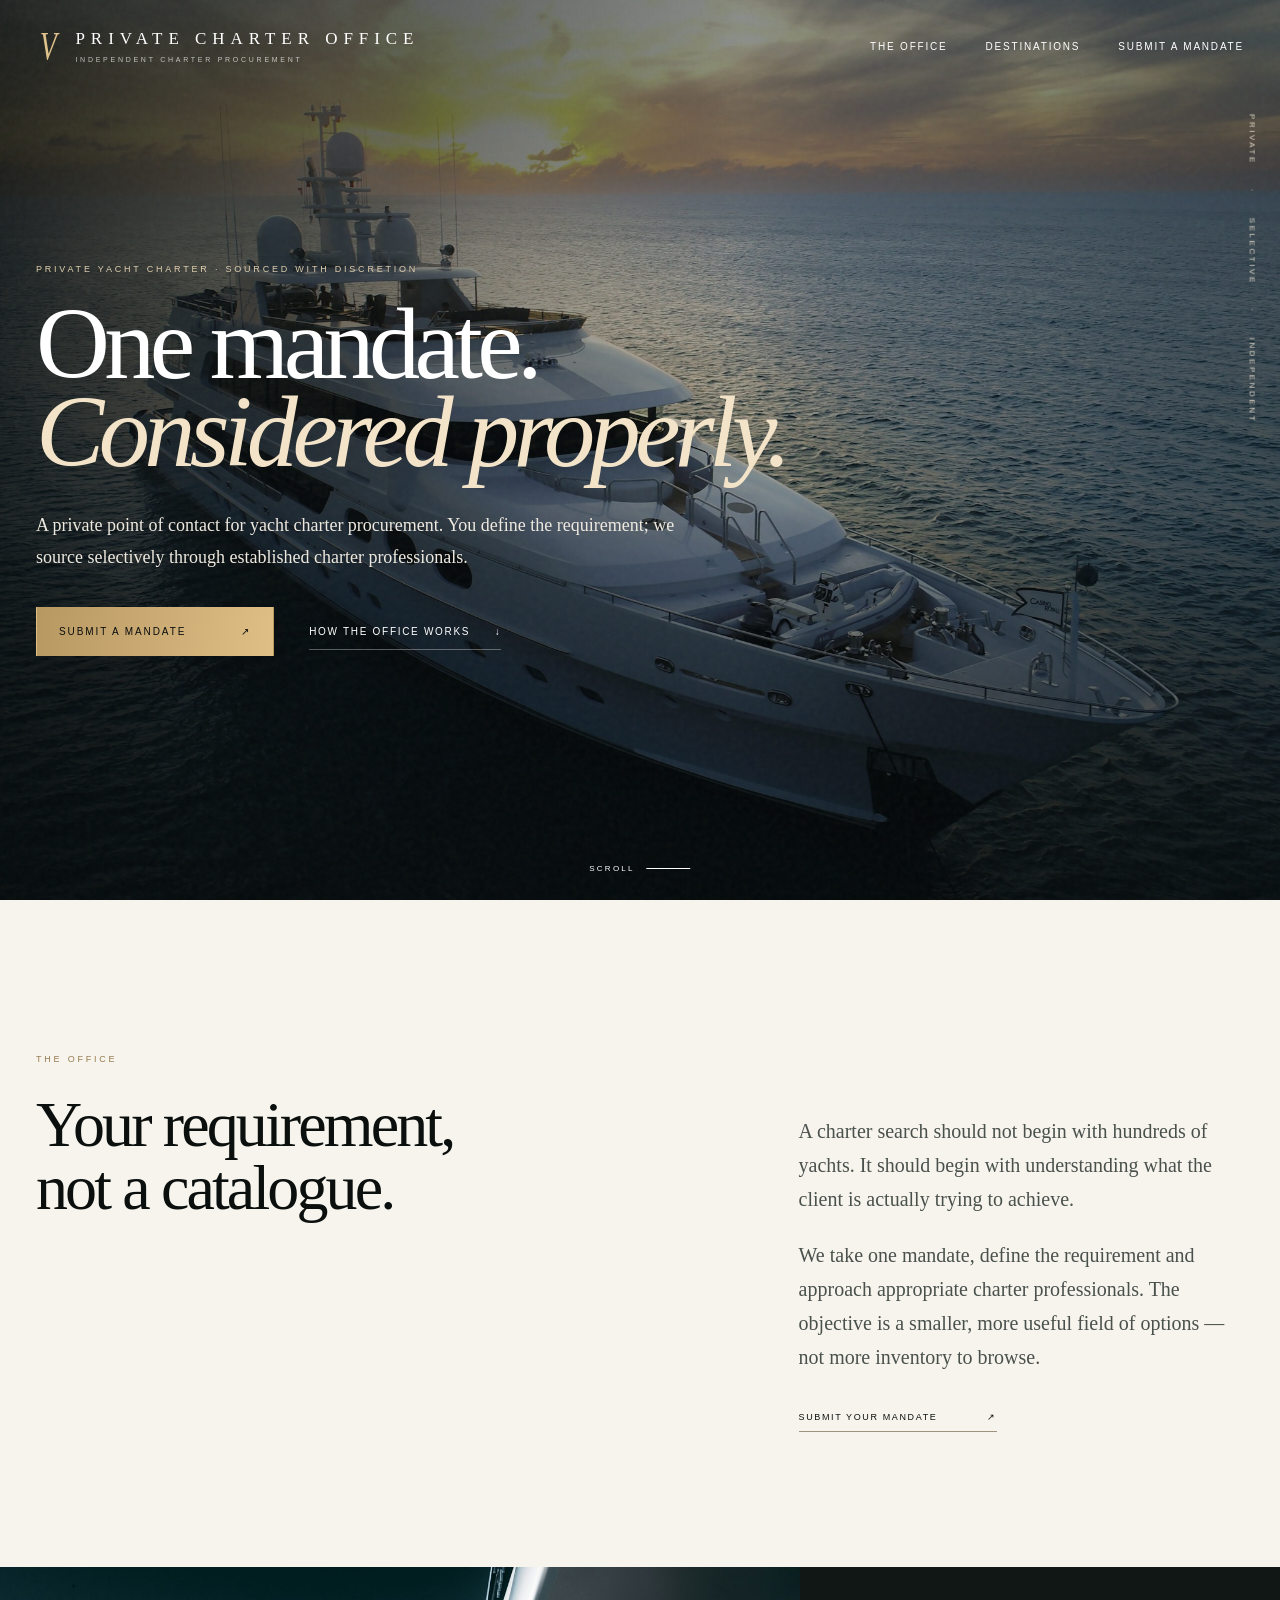
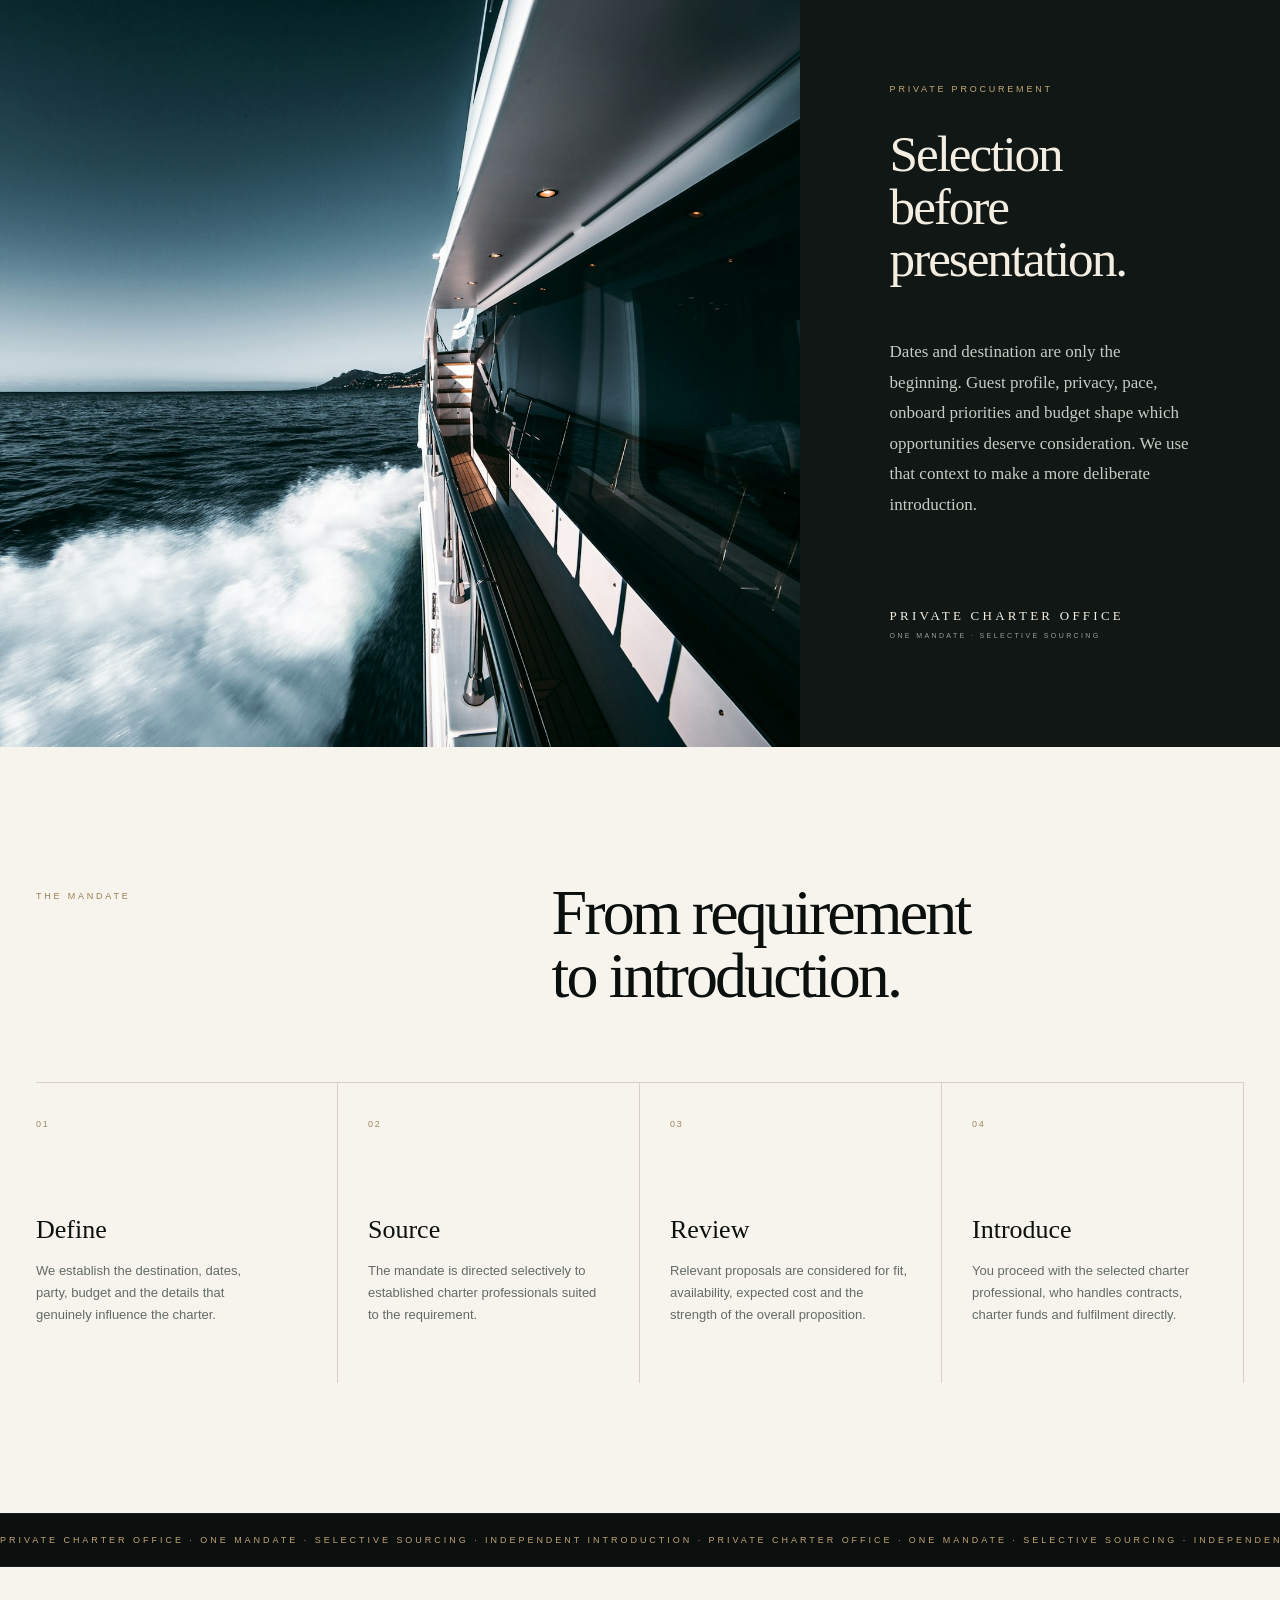
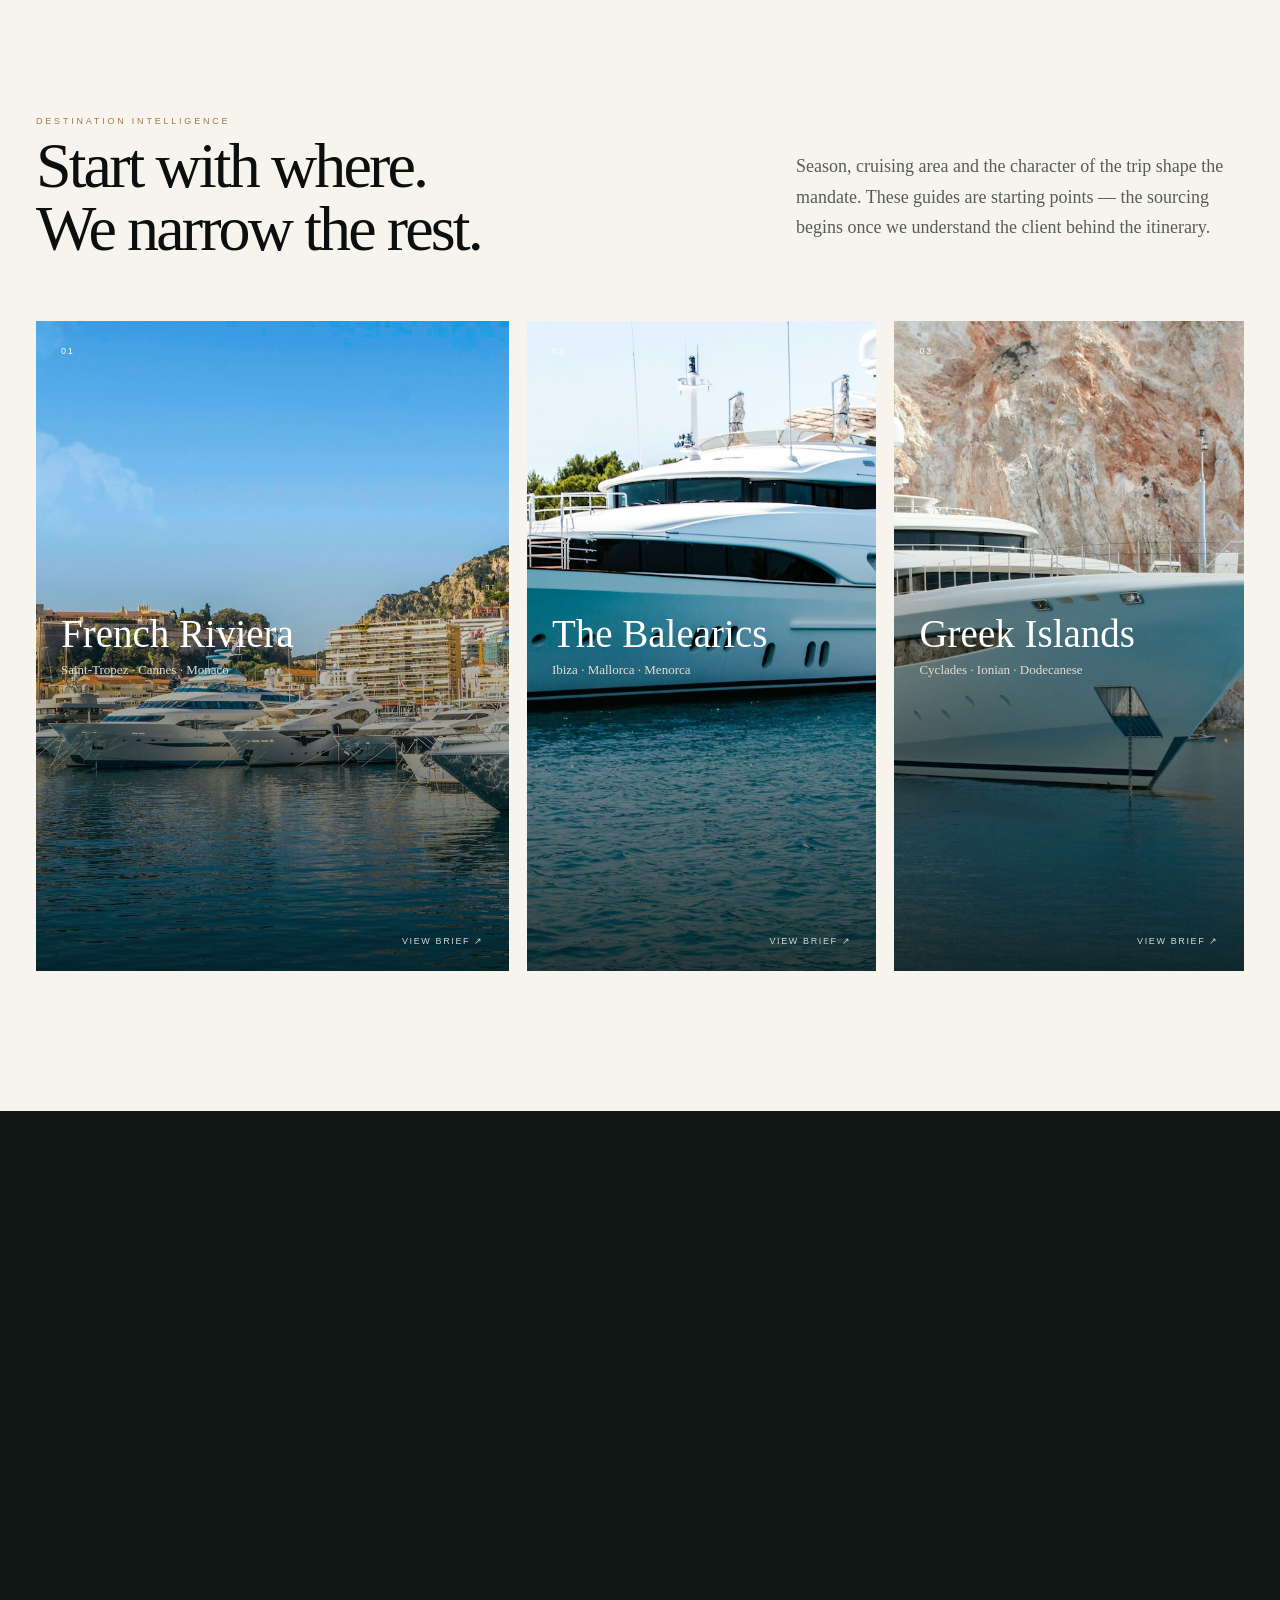
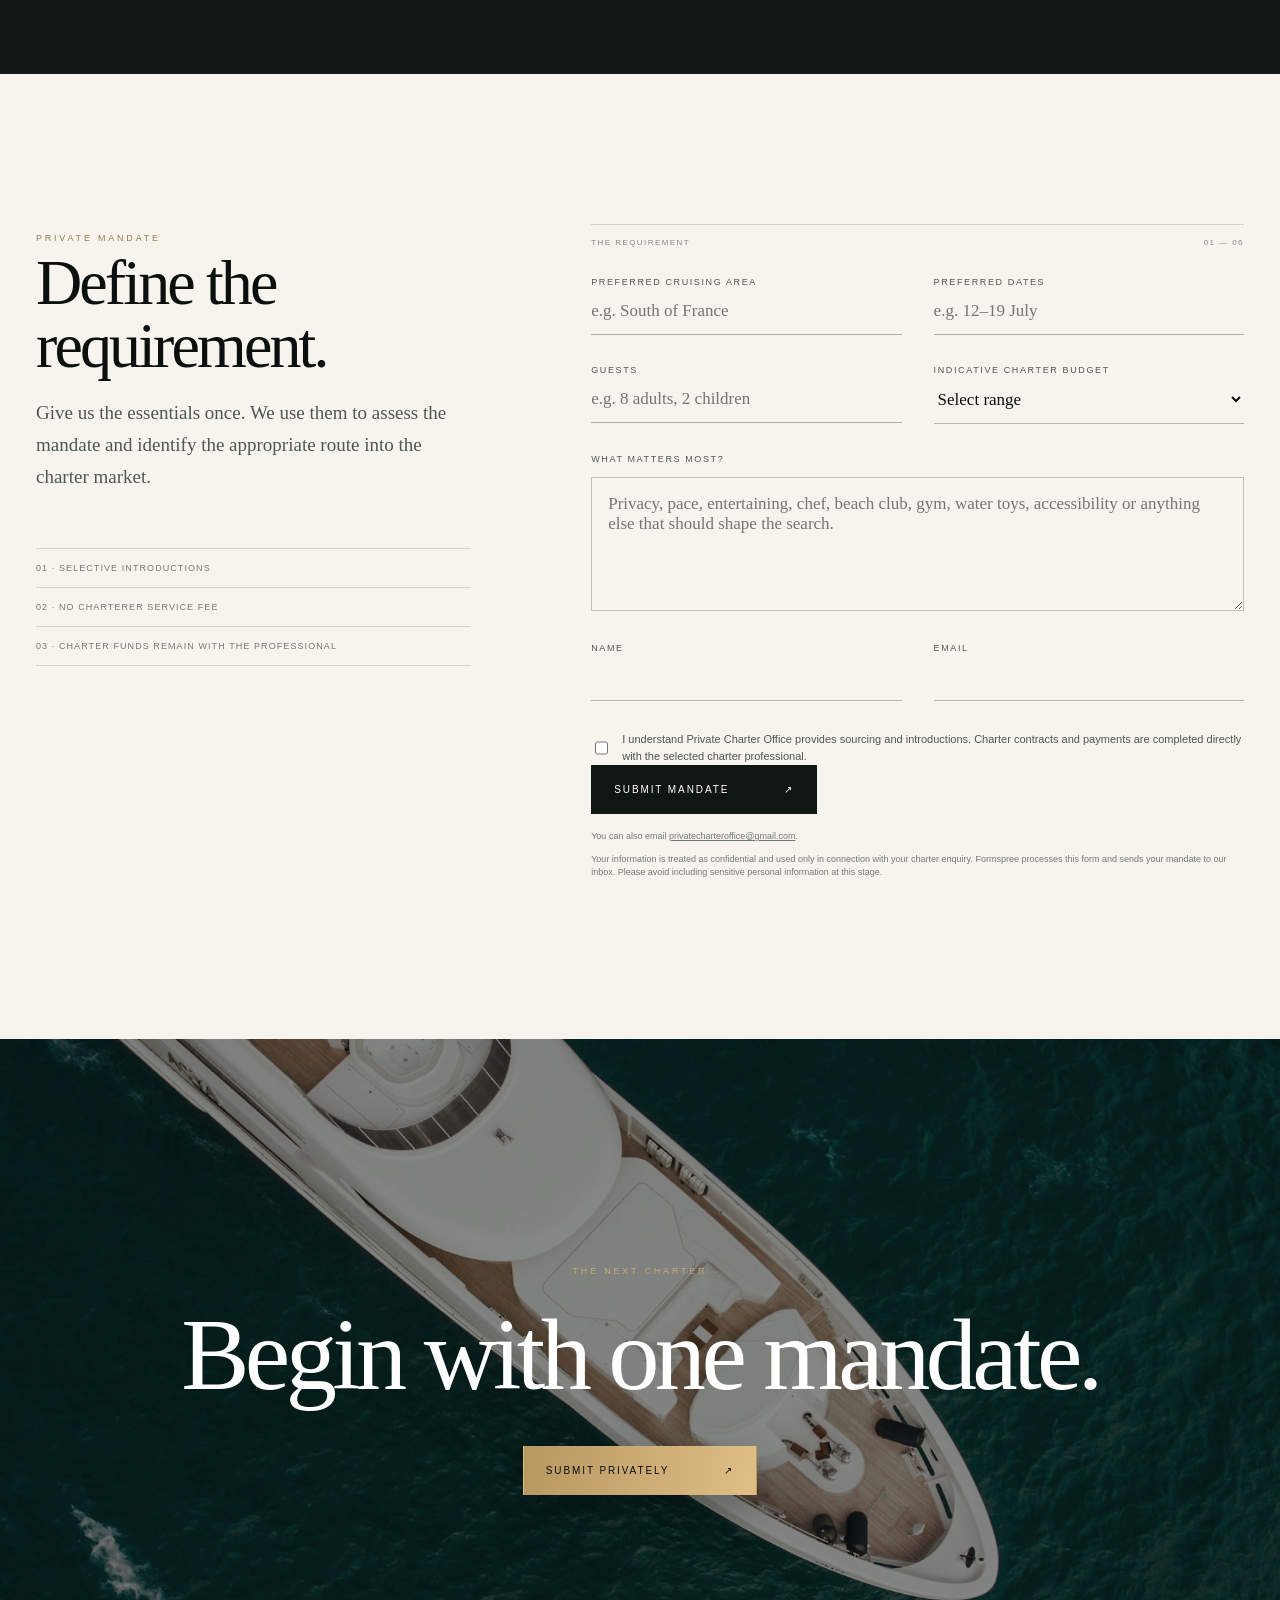
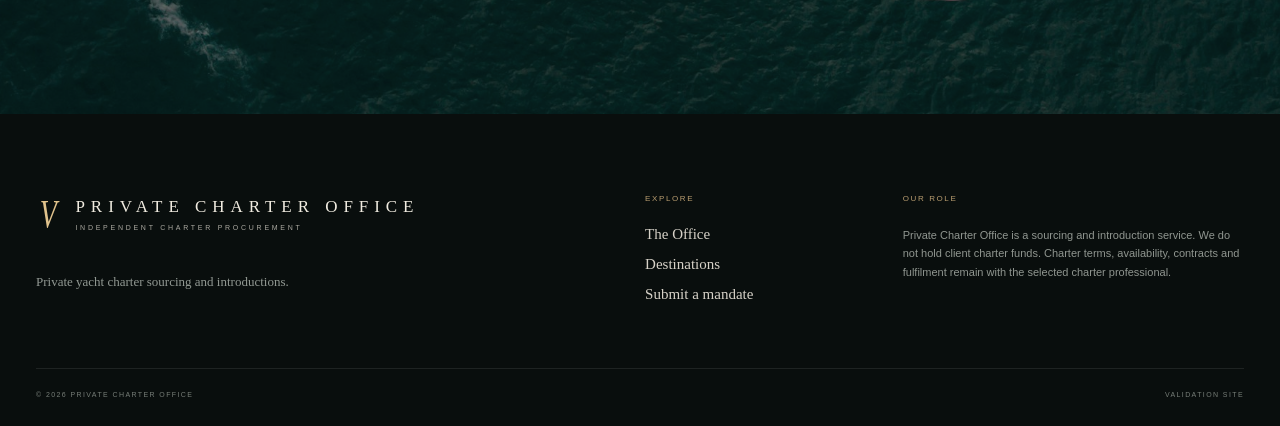
==== commit b7fa2e34: "Give Private Charter Office a distinct procurement-office identity" ====
--- a/index.html
+++ b/index.html
@@ -4,335 +4,25 @@
     <meta charset="utf-8" />
     <meta name="viewport" content="width=device-width,initial-scale=1" />
     <title>Private Charter Office</title>
-    <meta
-      name="description"
-      content="Private yacht charter sourcing for clients who value discretion, judgement and access."
-    />
+    <meta name="description" content="Discreet yacht charter procurement for private clients — one mandate, selectively sourced through established charter professionals." />
     <link rel="stylesheet" href="./styles.css" />
   </head>
   <body>
     <main>
-      <section class="hero" id="top">
-        <div class="heroMedia"></div>
-        <div class="shade"></div>
-        <div class="grain"></div>
-        <nav class="nav shell">
-          <a class="brand" href="#top"
-            ><i>V</i
-            ><span class="wordmark"
-              >PRIVATE CHARTER OFFICE<small
-                >PRIVATE YACHT CHARTER SOURCING</small
-              ></span
-            ></a
-          >
-          <div class="navlinks">
-            <a href="#approach">Approach</a
-            ><a href="#destinations">Destinations</a
-            ><a href="#brief">Private brief</a>
-          </div>
-          <button class="menuBtn" id="menuBtn" aria-label="Open menu">
-            <b></b><b></b>
-          </button>
-        </nav>
-        <div class="mobileMenu" id="mobileMenu">
-          <a href="#approach">Approach</a
-          ><a href="#destinations">Destinations</a
-          ><a href="#brief">Private brief</a>
-        </div>
-        <div class="heroCopy shell">
-          <p class="eyebrow heroIn d1">
-            PRIVATE YACHT CHARTER · EUROPE &amp; BEYOND
-          </p>
-          <h1 class="heroIn d2">Extraordinary<br /><em>begins quietly.</em></h1>
-          <p class="lead heroIn d3">
-            Private yacht charter sourcing for clients who expect judgement,
-            discretion and a level of service that begins before they travel.
-          </p>
-          <div class="heroActions heroIn d4">
-            <a class="primary gold" href="#brief"
-              >Plan your charter <span>↗</span></a
-            ><a class="textLink" href="#approach"
-              >Discover our approach <span>↓</span></a
-            >
-          </div>
-        </div>
-        <div class="heroRail">
-          <span>DISCRETION</span><span>ACCESS</span><span>JUDGEMENT</span>
-        </div>
-        <div class="scrollCue"><span>SCROLL</span><i></i></div>
+      <section class="hero" id="top"><div class="heroMedia"></div><div class="shade"></div><div class="grain"></div>
+        <nav class="nav shell"><a class="brand" href="#top"><i>V</i><span class="wordmark">PRIVATE CHARTER OFFICE<small>INDEPENDENT CHARTER PROCUREMENT</small></span></a><div class="navlinks"><a href="#approach">The Office</a><a href="#destinations">Destinations</a><a href="#brief">Submit a mandate</a></div><button class="menuBtn" id="menuBtn" aria-label="Open menu"><b></b><b></b></button></nav>
+        <div class="mobileMenu" id="mobileMenu"><a href="#approach">The Office</a><a href="#destinations">Destinations</a><a href="#brief">Submit a mandate</a></div>
+        <div class="heroCopy shell"><p class="eyebrow heroIn d1">PRIVATE YACHT CHARTER · SOURCED WITH DISCRETION</p><h1 class="heroIn d2">One mandate.<br /><em>Considered properly.</em></h1><p class="lead heroIn d3">A private point of contact for yacht charter procurement. You define the requirement; we source selectively through established charter professionals.</p><div class="heroActions heroIn d4"><a class="primary gold" href="#brief">Submit a mandate <span>↗</span></a><a class="textLink" href="#approach">How the office works <span>↓</span></a></div></div><div class="heroRail"><span>PRIVATE</span><span>SELECTIVE</span><span>INDEPENDENT</span></div><div class="scrollCue"><span>SCROLL</span><i></i></div>
       </section>
-      <section class="statement shell" id="approach" data-reveal>
-        <p class="kicker">THE PRIVATE CHARTER OFFICE</p>
-        <div class="statementGrid">
-          <h2>Not a catalogue.<br />A point of view.</h2>
-          <div>
-            <p>Your time is more valuable than the process of searching.</p>
-            <p>
-              Instead of presenting endless inventory, we begin with your brief
-              and narrow the market to the few options genuinely worth
-              considering.
-            </p>
-            <a class="lineLink" href="#brief"
-              >Begin a private brief <span>↗</span></a
-            >
-          </div>
-        </div>
-      </section>
-      <section class="editorial" data-reveal>
-        <div class="editorialImage">
-          <div class="editorialImageInner"></div>
-        </div>
-        <div class="editorialCopy">
-          <p class="kicker light">A QUIETER STANDARD OF SERVICE</p>
-          <h2>Considered before<br />it is presented.</h2>
-          <p>
-            Every request begins with context — not inventory. Destination,
-            mood, guest profile, privacy, culinary expectations and how you
-            intend to spend your time all shape what deserves to reach your
-            shortlist.
-          </p>
-          <div class="signature">
-            PRIVATE CHARTER OFFICE<span>DISCRETION · ACCESS · JUDGEMENT</span>
-          </div>
-        </div>
-      </section>
-      <section class="processWrap">
-        <div class="shell processHead" data-reveal>
-          <p class="kicker">THE PROCESS</p>
-          <h2>One request.<br />Four considered steps.</h2>
-        </div>
-        <div class="process shell">
-          <article data-reveal>
-            <span>01</span>
-            <h3>Private brief</h3>
-            <p>
-              Your destination, dates, party and priorities — considered once,
-              in confidence.
-            </p>
-            <i>↗</i>
-          </article>
-          <article data-reveal>
-            <span>02</span>
-            <h3>Private sourcing</h3>
-            <p>
-              We approach established charter professionals and suitable
-              inventory on your behalf.
-            </p>
-            <i>↗</i>
-          </article>
-          <article data-reveal>
-            <span>03</span>
-            <h3>Curated shortlist</h3>
-            <p>
-              A concise selection, compared for fit, availability and expected
-              charter cost.
-            </p>
-            <i>↗</i>
-          </article>
-          <article data-reveal>
-            <span>04</span>
-            <h3>Seamless handover</h3>
-            <p>
-              Your chosen charter professional handles contracts, funds and
-              final arrangements directly.
-            </p>
-            <i>↗</i>
-          </article>
-        </div>
-      </section>
-      <section class="ticker" aria-hidden="true">
-        <div>
-          PRIVATE CHARTER · FRENCH RIVIERA · BALEARICS · GREEK ISLANDS · AMALFI
-          COAST · CROATIA · CARIBBEAN · PRIVATE CHARTER · FRENCH RIVIERA ·
-          BALEARICS · GREEK ISLANDS · AMALFI COAST · CROATIA · CARIBBEAN ·
-        </div>
-      </section>
-      <section class="destinations shell" id="destinations">
-        <div class="destHead" data-reveal>
-          <div>
-            <p class="kicker">DESTINATIONS</p>
-            <h2>Where the season<br />takes you.</h2>
-          </div>
-          <p>
-            From classic Mediterranean itineraries to more private corners of
-            the world, every charter begins with where you want to be — and how
-            you want it to feel.
-          </p>
-        </div>
-        <div class="destinationGrid">
-          <a href="#brief" class="destinationCard one" data-reveal
-            ><div class="destShade"></div>
-            <span>01</span>
-            <div>
-              <h3>French Riviera</h3>
-              <p>Saint-Tropez · Cannes · Monaco</p>
-            </div>
-            <b>Explore ↗</b></a
-          ><a href="#brief" class="destinationCard two" data-reveal
-            ><div class="destShade"></div>
-            <span>02</span>
-            <div>
-              <h3>The Balearics</h3>
-              <p>Ibiza · Mallorca · Menorca</p>
-            </div>
-            <b>Explore ↗</b></a
-          ><a href="#brief" class="destinationCard three" data-reveal
-            ><div class="destShade"></div>
-            <span>03</span>
-            <div>
-              <h3>Greek Islands</h3>
-              <p>Cyclades · Ionian · Dodecanese</p>
-            </div>
-            <b>Explore ↗</b></a
-          >
-        </div>
-      </section>
-      <section class="manifesto">
-        <div class="shell manifestoInner" data-reveal>
-          <p class="kicker light">PRIVATE CHARTER OFFICE PRINCIPLE No. 01</p>
-          <blockquote>
-            “Luxury is not having more options. It is having the right ones
-            placed in front of you.”
-          </blockquote>
-          <p class="manifestoNote">
-            A sourcing office built for clients who prefer clarity to noise.
-          </p>
-        </div>
-      </section>
-      <section class="brief shell" id="brief">
-        <div class="briefIntro" data-reveal>
-          <p class="kicker">PRIVATE CHARTER BRIEF</p>
-          <h2>Tell us where<br />you want to be.</h2>
-          <p>
-            Your brief remains private while we assess fit and source suitable
-            options through established charter professionals.
-          </p>
-          <div class="serviceNotes">
-            <span>01 · Confidential by design</span
-            ><span>02 · No charterer service fee</span
-            ><span>03 · We do not hold charter funds</span>
-          </div>
-        </div>
-        <form id="briefForm" action="https://formspree.io/f/mnpqekbo" method="POST" data-reveal>
-          <input type="hidden" name="_subject" value="New Private Charter Brief" />
-          <div hidden aria-hidden="true"><label>Leave blank<input name="_gotcha" tabindex="-1" autocomplete="off" /></label></div>
-          <div class="formHead">
-            <span>YOUR REQUIREMENTS</span><span>01 — 06</span>
-          </div>
-          <div class="grid2">
-            <label
-              >Preferred cruising area<input
-                required
-                name="area"
-                placeholder="e.g. South of France" /></label
-            ><label
-              >Preferred dates<input
-                required
-                name="dates"
-                placeholder="e.g. 12–19 July"
-            /></label>
-          </div>
-          <div class="grid2">
-            <label
-              >Guests<input
-                required
-                name="guests"
-                placeholder="e.g. 8 adults, 2 children" /></label
-            ><label
-              >Indicative charter budget<select required name="budget">
-                <option value="" selected disabled>Select range</option>
-                <option>£50k–£100k</option>
-                <option>£100k–£250k</option>
-                <option>£250k–£500k</option>
-                <option>£500k+</option>
-              </select></label
-            >
-          </div>
-          <label
-            >What would make the charter exceptional?<textarea
-              name="requirements"
-              rows="5"
-              placeholder="Style, chef, beach club, gym, water toys, privacy, accessibility or anything else that matters."
-            ></textarea>
-          </label>
-          <div class="grid2">
-            <label>Name<input required name="name" /></label
-            ><label>Email<input required type="email" name="email" /></label>
-          </div>
-          <label class="check"
-            ><input required type="checkbox" name="service_acknowledgement" value="accepted" /><span
-              >I understand this is a sourcing and introduction service. Charter
-              contracts and payments are completed directly with the selected
-              charter professional.</span
-            ></label
-          ><button class="primary dark" type="submit">
-            Submit private brief <span>↗</span>
-          </button>
-          <p id="formStatus" role="status" aria-live="polite" tabindex="-1"></p>
-          <p class="micro">You can also email <a href="mailto:privatecharteroffice@gmail.com">privatecharteroffice@gmail.com</a>.</p>
-          <p class="micro">
-            Your information is treated as confidential and used only in
-            connection with your charter enquiry. Formspree processes this form
-            and sends your brief to our inbox. Please avoid including sensitive
-            personal information at this stage.
-          </p>
-        </form>
-        <div class="success" id="success" role="status" tabindex="-1">
-          <p class="kicker">BRIEF SUBMITTED</p>
-          <h3>Thank you.</h3>
-          <p>
-            Your brief has been submitted successfully. We will respond using the email address you provided.
-          </p>
-        </div>
-      </section>
-      <section class="closing">
-        <div class="closingMedia"></div>
-        <div class="closingShade"></div>
-        <div class="shell closingCopy" data-reveal>
-          <p class="kicker light">WHEN YOU ARE READY</p>
-          <h2>One brief is enough.</h2>
-          <a href="#brief" class="primary gold"
-            >Begin privately <span>↗</span></a
-          >
-        </div>
-      </section>
-      <footer>
-        <div class="shell foot">
-          <div>
-            <a class="brand inverse" href="#top"
-              ><i>V</i
-              ><span class="wordmark"
-                >PRIVATE CHARTER OFFICE<small
-                  >PRIVATE YACHT CHARTER SOURCING</small
-                ></span
-              ></a
-            >
-            <p class="footTag">
-              Private yacht charter sourcing and introductions.
-            </p>
-          </div>
-          <div class="footCols">
-            <div>
-              <span>EXPLORE</span><a href="#approach">Approach</a
-              ><a href="#destinations">Destinations</a
-              ><a href="#brief">Private brief</a>
-            </div>
-            <div>
-              <span>POSITIONING</span>
-              <p>
-                Private Charter Office does not hold client charter funds.
-                Charter terms, availability and contracts remain subject to the
-                selected charter professional.
-              </p>
-            </div>
-          </div>
-        </div>
-        <div class="shell legal">
-          <span>© 2026 PRIVATE CHARTER OFFICE</span
-          ><span>VALIDATION SITE</span>
-        </div>
-      </footer>
-    </main>
-    <script src="./script.js"></script>
+      <section class="statement shell" id="approach" data-reveal><p class="kicker">THE OFFICE</p><div class="statementGrid"><h2>Your requirement,<br />not a catalogue.</h2><div><p>A charter search should not begin with hundreds of yachts. It should begin with understanding what the client is actually trying to achieve.</p><p>We take one mandate, define the requirement and approach appropriate charter professionals. The objective is a smaller, more useful field of options — not more inventory to browse.</p><a class="lineLink" href="#brief">Submit your mandate <span>↗</span></a></div></div></section>
+      <section class="editorial" data-reveal><div class="editorialImage"><div class="editorialImageInner"></div></div><div class="editorialCopy"><p class="kicker light">PRIVATE PROCUREMENT</p><h2>Selection before<br />presentation.</h2><p>Dates and destination are only the beginning. Guest profile, privacy, pace, onboard priorities and budget shape which opportunities deserve consideration. We use that context to make a more deliberate introduction.</p><div class="signature">PRIVATE CHARTER OFFICE<span>ONE MANDATE · SELECTIVE SOURCING</span></div></div></section>
+      <section class="processWrap"><div class="shell processHead" data-reveal><p class="kicker">THE MANDATE</p><h2>From requirement<br />to introduction.</h2></div><div class="process shell"><article data-reveal><span>01</span><h3>Define</h3><p>We establish the destination, dates, party, budget and the details that genuinely influence the charter.</p><i>↗</i></article><article data-reveal><span>02</span><h3>Source</h3><p>The mandate is directed selectively to established charter professionals suited to the requirement.</p><i>↗</i></article><article data-reveal><span>03</span><h3>Review</h3><p>Relevant proposals are considered for fit, availability, expected cost and the strength of the overall proposition.</p><i>↗</i></article><article data-reveal><span>04</span><h3>Introduce</h3><p>You proceed with the selected charter professional, who handles contracts, charter funds and fulfilment directly.</p><i>↗</i></article></div></section>
+      <section class="ticker" aria-hidden="true"><div>PRIVATE CHARTER OFFICE · ONE MANDATE · SELECTIVE SOURCING · INDEPENDENT INTRODUCTION · PRIVATE CHARTER OFFICE · ONE MANDATE · SELECTIVE SOURCING · INDEPENDENT INTRODUCTION ·</div></section>
+      <section class="destinations shell" id="destinations"><div class="destHead" data-reveal><div><p class="kicker">DESTINATION INTELLIGENCE</p><h2>Start with where.<br />We narrow the rest.</h2></div><p>Season, cruising area and the character of the trip shape the mandate. These guides are starting points — the sourcing begins once we understand the client behind the itinerary.</p></div><div class="destinationGrid"><a href="./destinations/french-riviera.html" class="destinationCard one" data-reveal><div class="destShade"></div><span>01</span><div><h3>French Riviera</h3><p>Saint-Tropez · Cannes · Monaco</p></div><b>View brief ↗</b></a><a href="./destinations/balearics.html" class="destinationCard two" data-reveal><div class="destShade"></div><span>02</span><div><h3>The Balearics</h3><p>Ibiza · Mallorca · Menorca</p></div><b>View brief ↗</b></a><a href="./destinations/greek-islands.html" class="destinationCard three" data-reveal><div class="destShade"></div><span>03</span><div><h3>Greek Islands</h3><p>Cyclades · Ionian · Dodecanese</p></div><b>View brief ↗</b></a></div></section>
+      <section class="manifesto"><div class="shell manifestoInner" data-reveal><p class="kicker light">OFFICE PRINCIPLE No. 01</p><blockquote>“The value is not in showing everything. It is in knowing what deserves to be shown.”</blockquote><p class="manifestoNote">A more considered route into the charter market.</p></div></section>
+      <section class="brief shell" id="brief"><div class="briefIntro" data-reveal><p class="kicker">PRIVATE MANDATE</p><h2>Define the<br />requirement.</h2><p>Give us the essentials once. We use them to assess the mandate and identify the appropriate route into the charter market.</p><div class="serviceNotes"><span>01 · Selective introductions</span><span>02 · No charterer service fee</span><span>03 · Charter funds remain with the professional</span></div></div><form id="briefForm" action="https://formspree.io/f/mnpqekbo" method="POST" data-reveal><input type="hidden" name="_subject" value="New Private Charter Mandate" /><div hidden aria-hidden="true"><label>Leave blank<input name="_gotcha" tabindex="-1" autocomplete="off" /></label></div><div class="formHead"><span>THE REQUIREMENT</span><span>01 — 06</span></div><div class="grid2"><label>Preferred cruising area<input required name="area" placeholder="e.g. South of France" /></label><label>Preferred dates<input required name="dates" placeholder="e.g. 12–19 July" /></label></div><div class="grid2"><label>Guests<input required name="guests" placeholder="e.g. 8 adults, 2 children" /></label><label>Indicative charter budget<select required name="budget"><option value="" selected disabled>Select range</option><option>£50k–£100k</option><option>£100k–£250k</option><option>£250k–£500k</option><option>£500k+</option></select></label></div><label>What matters most?<textarea name="requirements" rows="5" placeholder="Privacy, pace, entertaining, chef, beach club, gym, water toys, accessibility or anything else that should shape the search."></textarea></label><div class="grid2"><label>Name<input required name="name" /></label><label>Email<input required type="email" name="email" /></label></div><label class="check"><input required type="checkbox" name="service_acknowledgement" value="accepted" /><span>I understand Private Charter Office provides sourcing and introductions. Charter contracts and payments are completed directly with the selected charter professional.</span></label><button class="primary dark" type="submit">Submit mandate <span>↗</span></button><p id="formStatus" role="status" aria-live="polite" tabindex="-1"></p><p class="micro">You can also email <a href="mailto:privatecharteroffice@gmail.com">privatecharteroffice@gmail.com</a>.</p><p class="micro">Your information is treated as confidential and used only in connection with your charter enquiry. Formspree processes this form and sends your mandate to our inbox. Please avoid including sensitive personal information at this stage.</p></form><div class="success" id="success" role="status" tabindex="-1"><p class="kicker">MANDATE RECEIVED</p><h3>Thank you.</h3><p>Your mandate has been submitted successfully. We will respond using the email address you provided.</p></div></section>
+      <section class="closing"><div class="closingMedia"></div><div class="closingShade"></div><div class="shell closingCopy" data-reveal><p class="kicker light">THE NEXT CHARTER</p><h2>Begin with one mandate.</h2><a href="#brief" class="primary gold">Submit privately <span>↗</span></a></div></section>
+      <footer><div class="shell foot"><div><a class="brand inverse" href="#top"><i>V</i><span class="wordmark">PRIVATE CHARTER OFFICE<small>INDEPENDENT CHARTER PROCUREMENT</small></span></a><p class="footTag">Private yacht charter sourcing and introductions.</p></div><div class="footCols"><div><span>EXPLORE</span><a href="#approach">The Office</a><a href="#destinations">Destinations</a><a href="#brief">Submit a mandate</a></div><div><span>OUR ROLE</span><p>Private Charter Office is a sourcing and introduction service. We do not hold client charter funds. Charter terms, availability, contracts and fulfilment remain with the selected charter professional.</p></div></div></div><div class="shell legal"><span>© 2026 PRIVATE CHARTER OFFICE</span><span>VALIDATION SITE</span></div></footer>
+    </main><script src="./script.js"></script>
   </body>
-</html>
+</html>
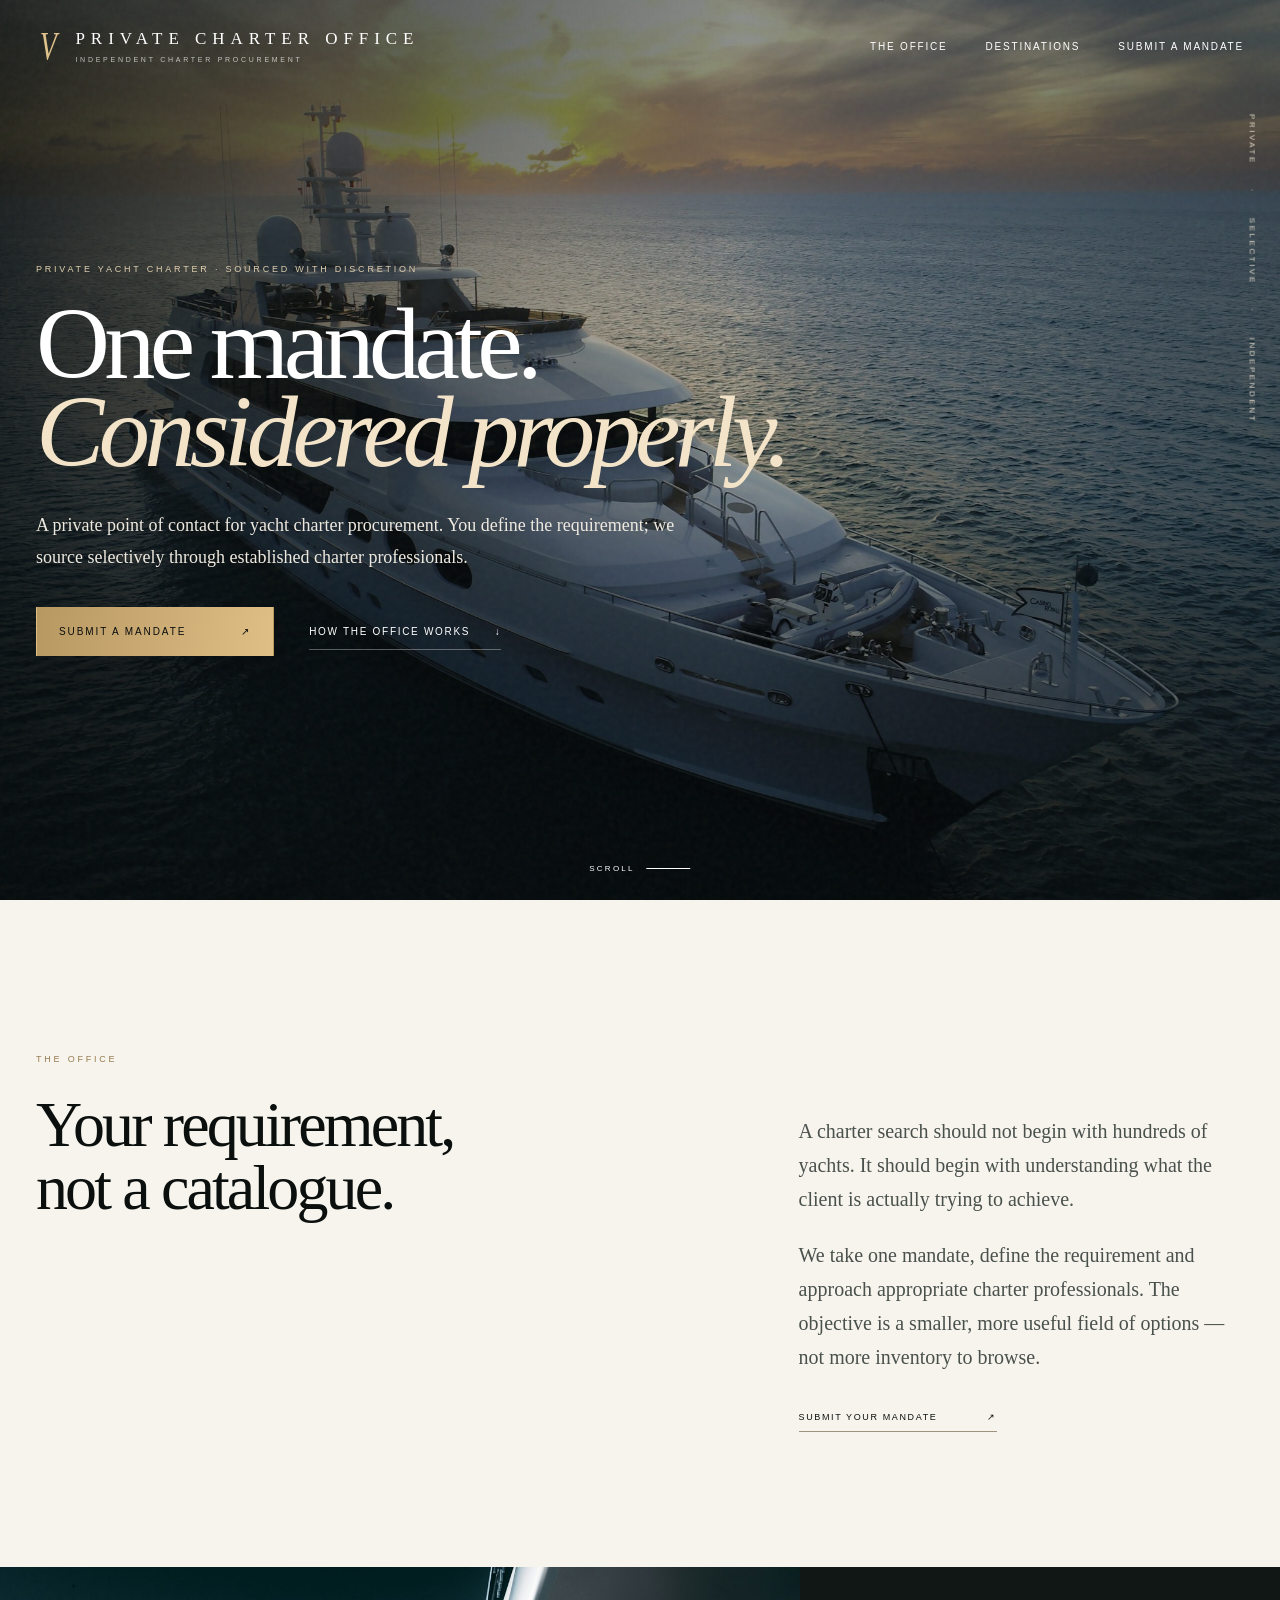
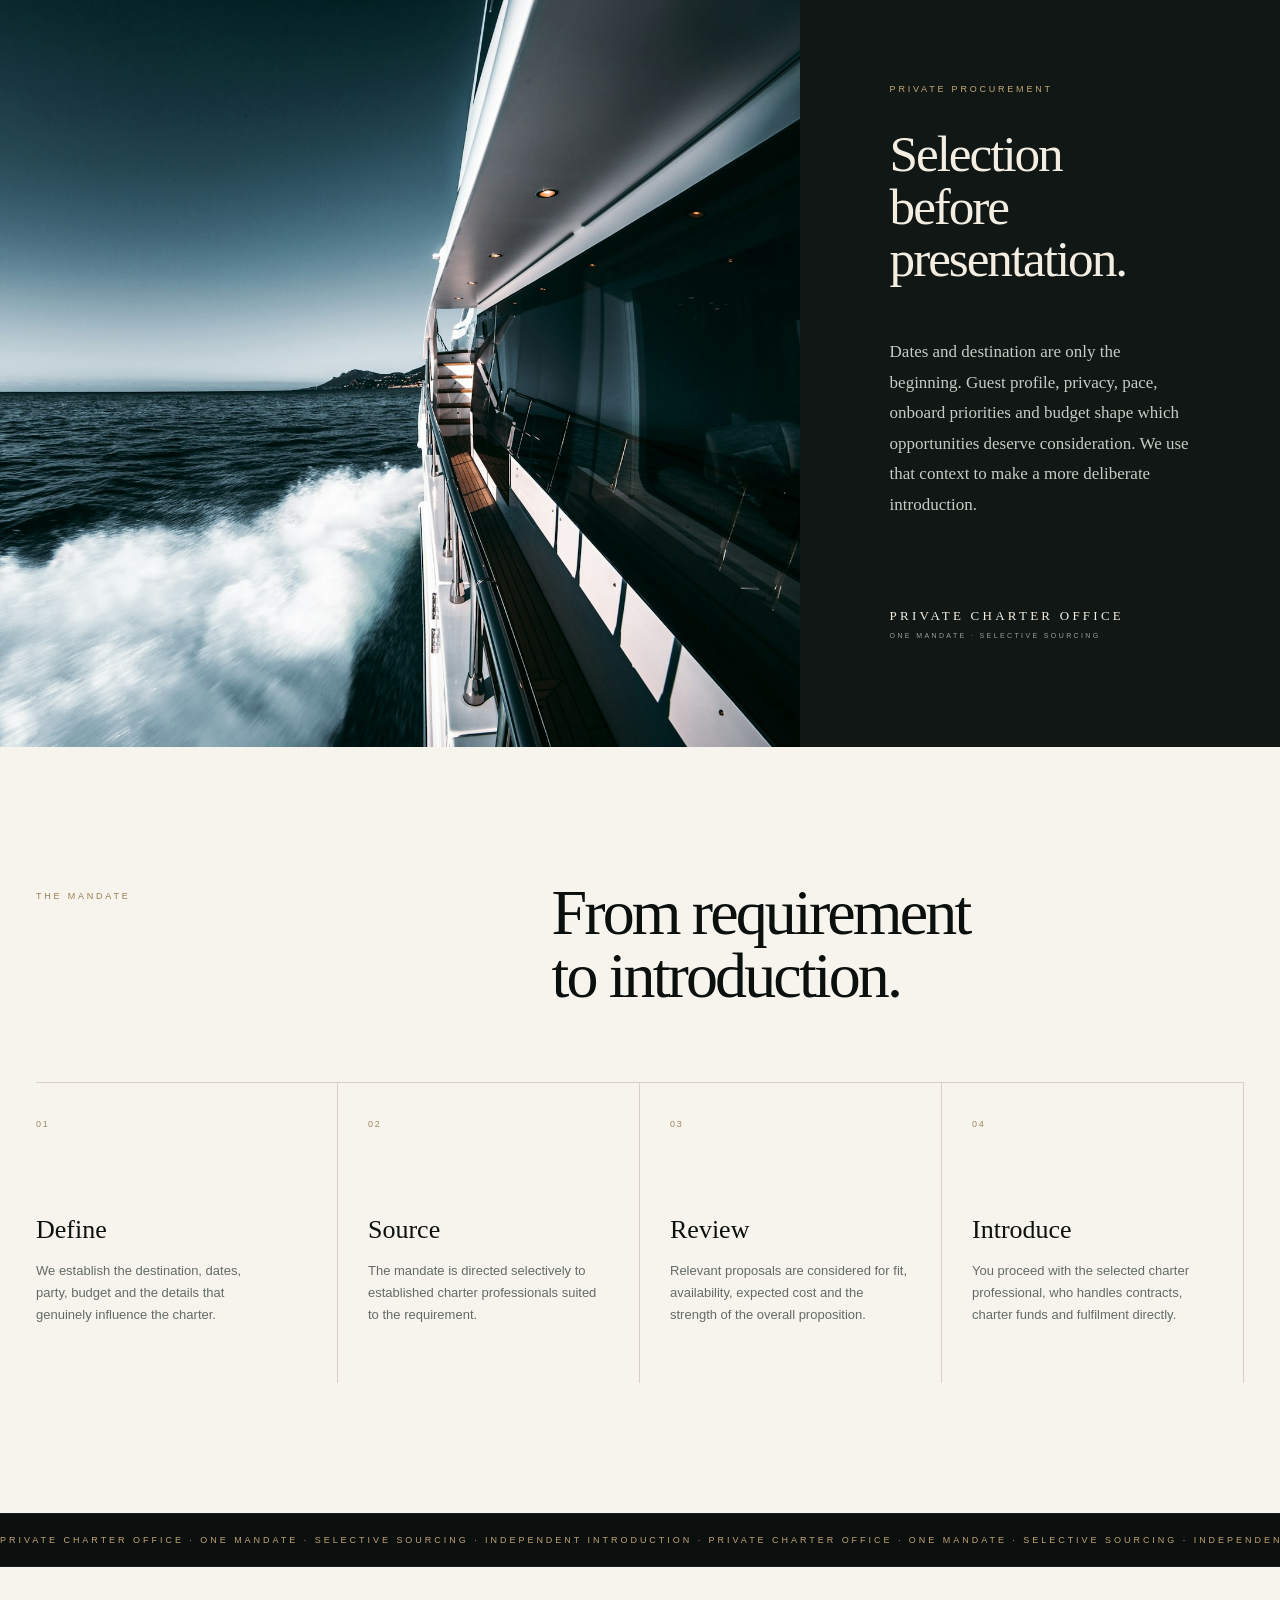
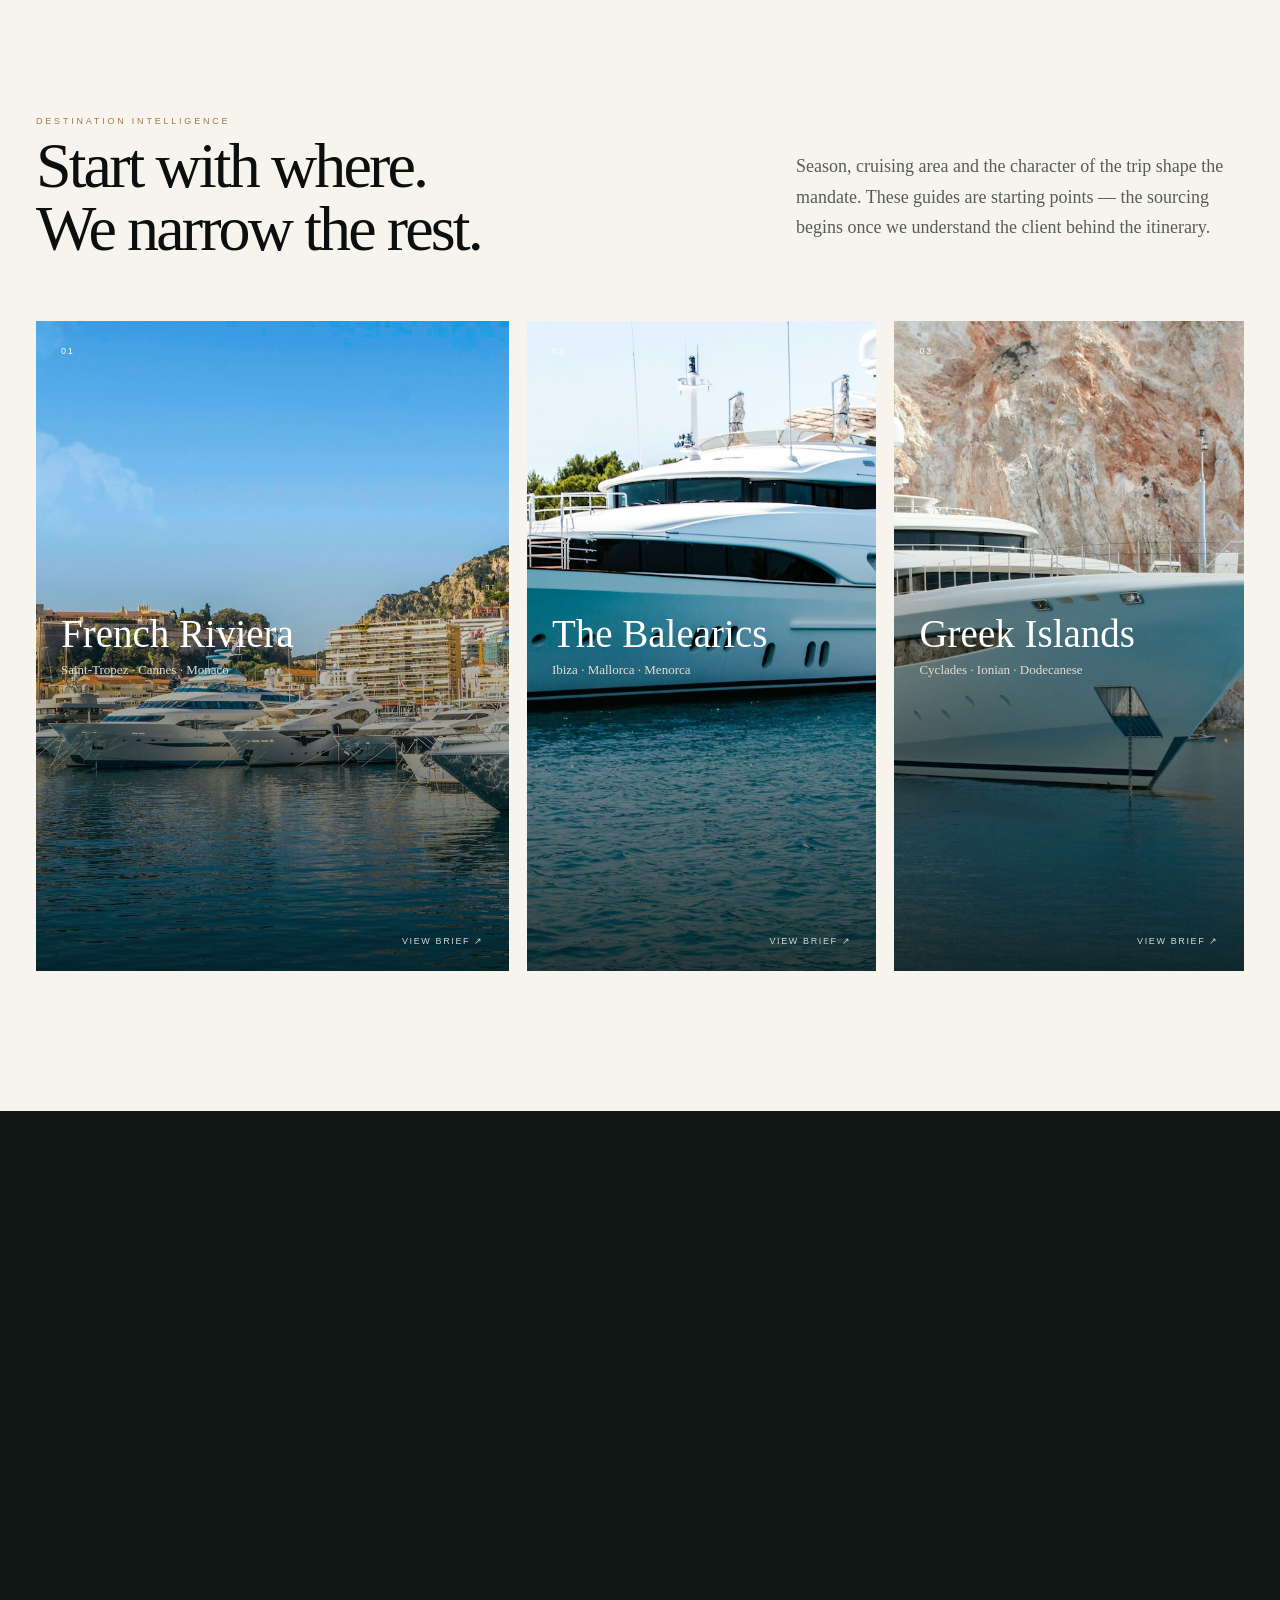
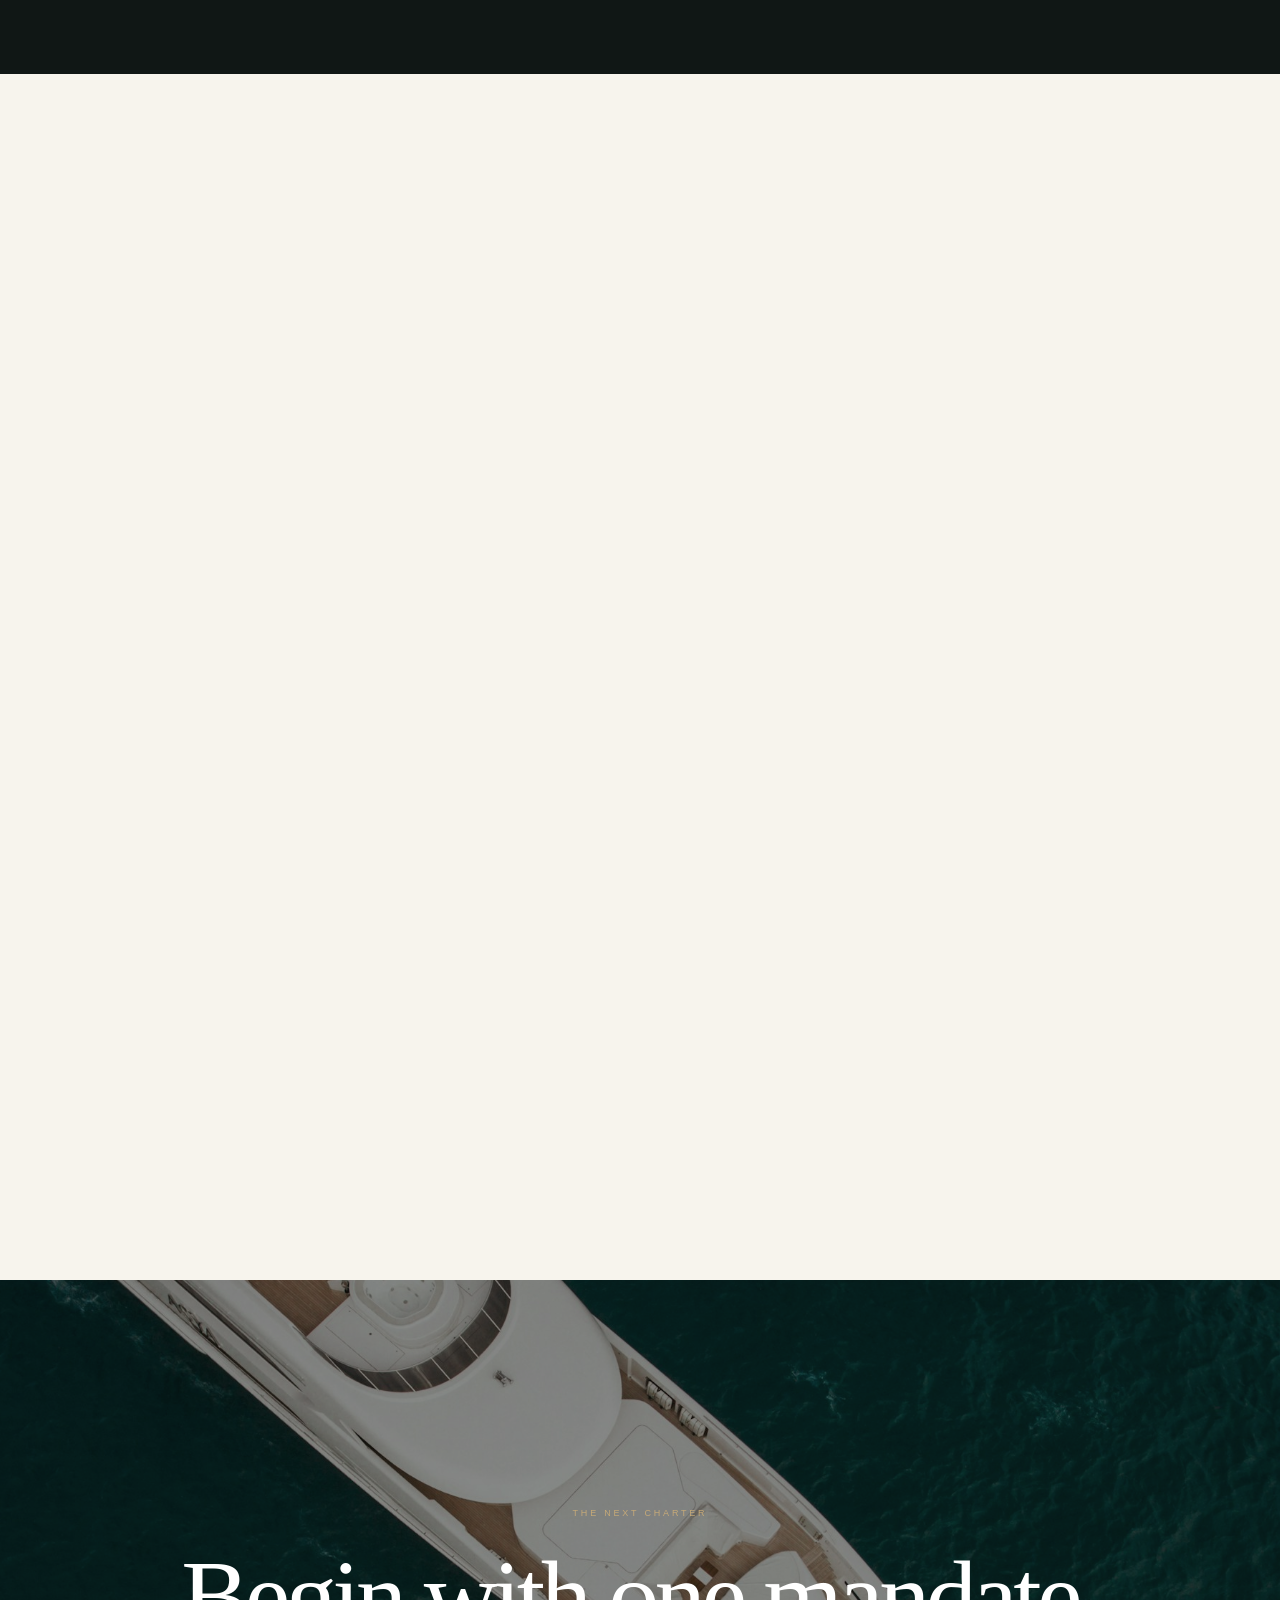
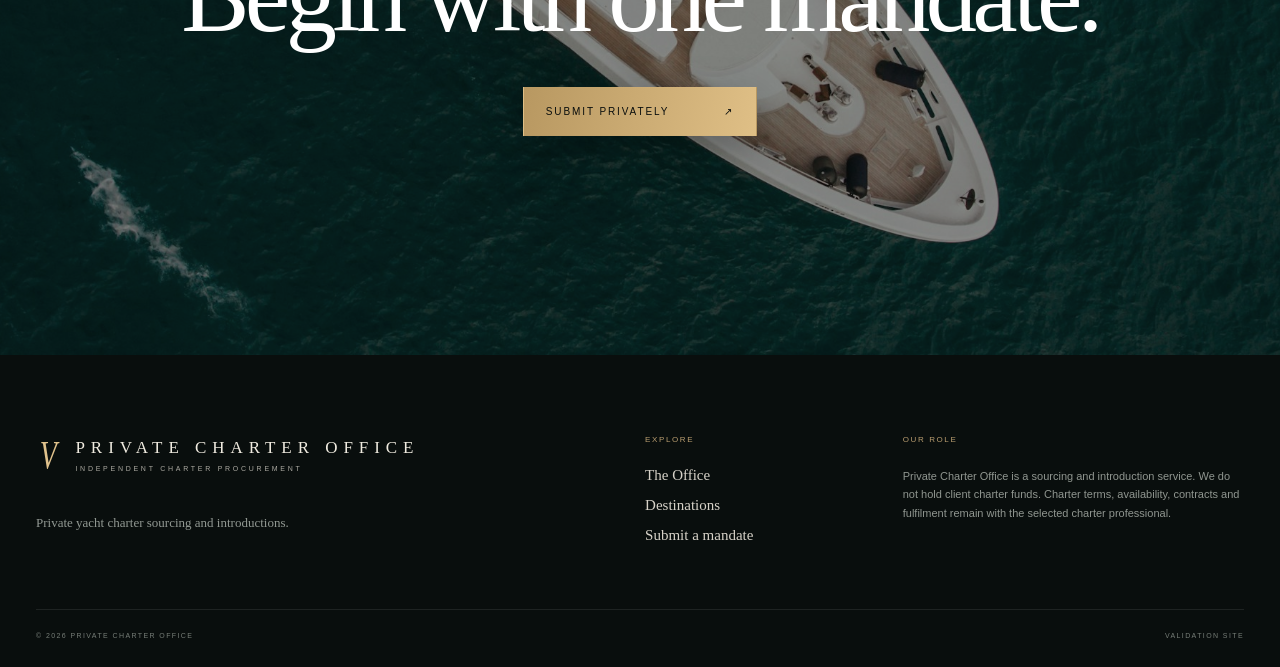
==== commit dc50434b: "Prepare consent-aware customer enquiry handover with stable references" ====
--- a/index.html
+++ b/index.html
@@ -20,7 +20,7 @@
       <section class="ticker" aria-hidden="true"><div>PRIVATE CHARTER OFFICE · ONE MANDATE · SELECTIVE SOURCING · INDEPENDENT INTRODUCTION · PRIVATE CHARTER OFFICE · ONE MANDATE · SELECTIVE SOURCING · INDEPENDENT INTRODUCTION ·</div></section>
       <section class="destinations shell" id="destinations"><div class="destHead" data-reveal><div><p class="kicker">DESTINATION INTELLIGENCE</p><h2>Start with where.<br />We narrow the rest.</h2></div><p>Season, cruising area and the character of the trip shape the mandate. These guides are starting points — the sourcing begins once we understand the client behind the itinerary.</p></div><div class="destinationGrid"><a href="./destinations/french-riviera.html" class="destinationCard one" data-reveal><div class="destShade"></div><span>01</span><div><h3>French Riviera</h3><p>Saint-Tropez · Cannes · Monaco</p></div><b>View brief ↗</b></a><a href="./destinations/balearics.html" class="destinationCard two" data-reveal><div class="destShade"></div><span>02</span><div><h3>The Balearics</h3><p>Ibiza · Mallorca · Menorca</p></div><b>View brief ↗</b></a><a href="./destinations/greek-islands.html" class="destinationCard three" data-reveal><div class="destShade"></div><span>03</span><div><h3>Greek Islands</h3><p>Cyclades · Ionian · Dodecanese</p></div><b>View brief ↗</b></a></div></section>
       <section class="manifesto"><div class="shell manifestoInner" data-reveal><p class="kicker light">OFFICE PRINCIPLE No. 01</p><blockquote>“The value is not in showing everything. It is in knowing what deserves to be shown.”</blockquote><p class="manifestoNote">A more considered route into the charter market.</p></div></section>
-      <section class="brief shell" id="brief"><div class="briefIntro" data-reveal><p class="kicker">PRIVATE MANDATE</p><h2>Define the<br />requirement.</h2><p>Give us the essentials once. We use them to assess the mandate and identify the appropriate route into the charter market.</p><div class="serviceNotes"><span>01 · Selective introductions</span><span>02 · No charterer service fee</span><span>03 · Charter funds remain with the professional</span></div></div><form id="briefForm" action="https://formspree.io/f/mnpqekbo" method="POST" data-reveal><input type="hidden" name="_subject" value="New Private Charter Mandate" /><div hidden aria-hidden="true"><label>Leave blank<input name="_gotcha" tabindex="-1" autocomplete="off" /></label></div><div class="formHead"><span>THE REQUIREMENT</span><span>01 — 06</span></div><div class="grid2"><label>Preferred cruising area<input required name="area" placeholder="e.g. South of France" /></label><label>Preferred dates<input required name="dates" placeholder="e.g. 12–19 July" /></label></div><div class="grid2"><label>Guests<input required name="guests" placeholder="e.g. 8 adults, 2 children" /></label><label>Indicative charter budget<select required name="budget"><option value="" selected disabled>Select range</option><option>£50k–£100k</option><option>£100k–£250k</option><option>£250k–£500k</option><option>£500k+</option></select></label></div><label>What matters most?<textarea name="requirements" rows="5" placeholder="Privacy, pace, entertaining, chef, beach club, gym, water toys, accessibility or anything else that should shape the search."></textarea></label><div class="grid2"><label>Name<input required name="name" /></label><label>Email<input required type="email" name="email" /></label></div><label class="check"><input required type="checkbox" name="service_acknowledgement" value="accepted" /><span>I understand Private Charter Office provides sourcing and introductions. Charter contracts and payments are completed directly with the selected charter professional.</span></label><button class="primary dark" type="submit">Submit mandate <span>↗</span></button><p id="formStatus" role="status" aria-live="polite" tabindex="-1"></p><p class="micro">You can also email <a href="mailto:privatecharteroffice@gmail.com">privatecharteroffice@gmail.com</a>.</p><p class="micro">Your information is treated as confidential and used only in connection with your charter enquiry. Formspree processes this form and sends your mandate to our inbox. Please avoid including sensitive personal information at this stage.</p></form><div class="success" id="success" role="status" tabindex="-1"><p class="kicker">MANDATE RECEIVED</p><h3>Thank you.</h3><p>Your mandate has been submitted successfully. We will respond using the email address you provided.</p></div></section>
+      <section class="brief shell" id="brief"><div class="briefIntro" data-reveal><p class="kicker">PRIVATE MANDATE</p><h2>Define the<br />requirement.</h2><p>Give us the essentials once. We use them to assess the mandate and identify the appropriate route into the charter market.</p><div class="serviceNotes"><span>01 · Selective introductions</span><span>02 · No charterer service fee</span><span>03 · Charter funds remain with the professional</span></div></div><form id="briefForm" action="https://formspree.io/f/mnpqekbo" method="POST" data-reveal><input type="hidden" name="_subject" value="New Private Charter Mandate" /><input type="hidden" name="enquiry_reference" /><input type="hidden" name="consent_version" value="2026-09-16" /><div hidden aria-hidden="true"><label>Leave blank<input name="_gotcha" tabindex="-1" autocomplete="off" /></label></div><div class="formHead"><span>THE REQUIREMENT</span><span>01 — 06</span></div><div class="grid2"><label>Preferred cruising area<input required name="area" placeholder="e.g. South of France" /></label><label>Preferred dates<input required name="dates" placeholder="e.g. 12–19 July" /></label></div><div class="grid2"><label>Guests<input required name="guests" placeholder="e.g. 8 adults, 2 children" /></label><label>Indicative charter budget<select required name="budget"><option value="" selected disabled>Select range</option><option>£50k–£100k</option><option>£100k–£250k</option><option>£250k–£500k</option><option>£500k+</option></select></label></div><div class="grid2"><label>Budget covers<select required name="budget_scope"><option value="" selected disabled>Select basis</option><option>Charter fee only</option><option>Total trip budget including extras</option><option>Not sure — please advise</option></select></label><label>Date flexibility<select name="date_flexibility"><option>Fixed dates</option><option>Flexible by a few days</option><option>Flexible — please suggest dates</option></select></label></div><label>What matters most?<textarea name="requirements" rows="5" placeholder="Privacy, pace, entertaining, chef, beach club, gym, water toys, accessibility or anything else that should shape the search."></textarea></label><div class="grid2"><label>Name<input required name="name" autocomplete="name" /></label><label>Email<input required type="email" name="email" autocomplete="email" /></label></div><label>Phone / WhatsApp (optional)<input type="tel" name="phone" autocomplete="tel" placeholder="Include your country code" /></label><label class="check"><input type="checkbox" name="sharing_permission" value="accepted" /><span>I agree that my brief and contact details may be shared with the charter professional selected for this enquiry. If I leave this unchecked, please contact me before sharing them.</span></label><label class="check"><input required type="checkbox" name="service_acknowledgement" value="accepted" /><span>I understand Private Charter Office provides sourcing and introductions. Charter contracts and payments are completed directly with the selected charter professional.</span></label><button class="primary dark" type="submit">Submit mandate <span>↗</span></button><p id="formStatus" role="status" aria-live="polite" tabindex="-1"></p><p class="micro">You can also email <a href="mailto:privatecharteroffice@gmail.com">privatecharteroffice@gmail.com</a>.</p><p class="micro">Your information is treated as confidential and used only in connection with your charter enquiry. Formspree processes this form and sends your mandate to our inbox. Please avoid including sensitive personal information at this stage.</p></form><div class="success" id="success" role="status" tabindex="-1"><p class="kicker">MANDATE RECEIVED</p><h3>Thank you.</h3><p>Your mandate has been submitted successfully. <span id="successReference"></span> We will review the requirement and contact you by email. Any introduction will follow your sharing preference; submitting a mandate does not confirm yacht availability or a booking.</p></div></section>
       <section class="closing"><div class="closingMedia"></div><div class="closingShade"></div><div class="shell closingCopy" data-reveal><p class="kicker light">THE NEXT CHARTER</p><h2>Begin with one mandate.</h2><a href="#brief" class="primary gold">Submit privately <span>↗</span></a></div></section>
       <footer><div class="shell foot"><div><a class="brand inverse" href="#top"><i>V</i><span class="wordmark">PRIVATE CHARTER OFFICE<small>INDEPENDENT CHARTER PROCUREMENT</small></span></a><p class="footTag">Private yacht charter sourcing and introductions.</p></div><div class="footCols"><div><span>EXPLORE</span><a href="#approach">The Office</a><a href="#destinations">Destinations</a><a href="#brief">Submit a mandate</a></div><div><span>OUR ROLE</span><p>Private Charter Office is a sourcing and introduction service. We do not hold client charter funds. Charter terms, availability, contracts and fulfilment remain with the selected charter professional.</p></div></div></div><div class="shell legal"><span>© 2026 PRIVATE CHARTER OFFICE</span><span>VALIDATION SITE</span></div></footer>
     </main><script src="./script.js"></script>
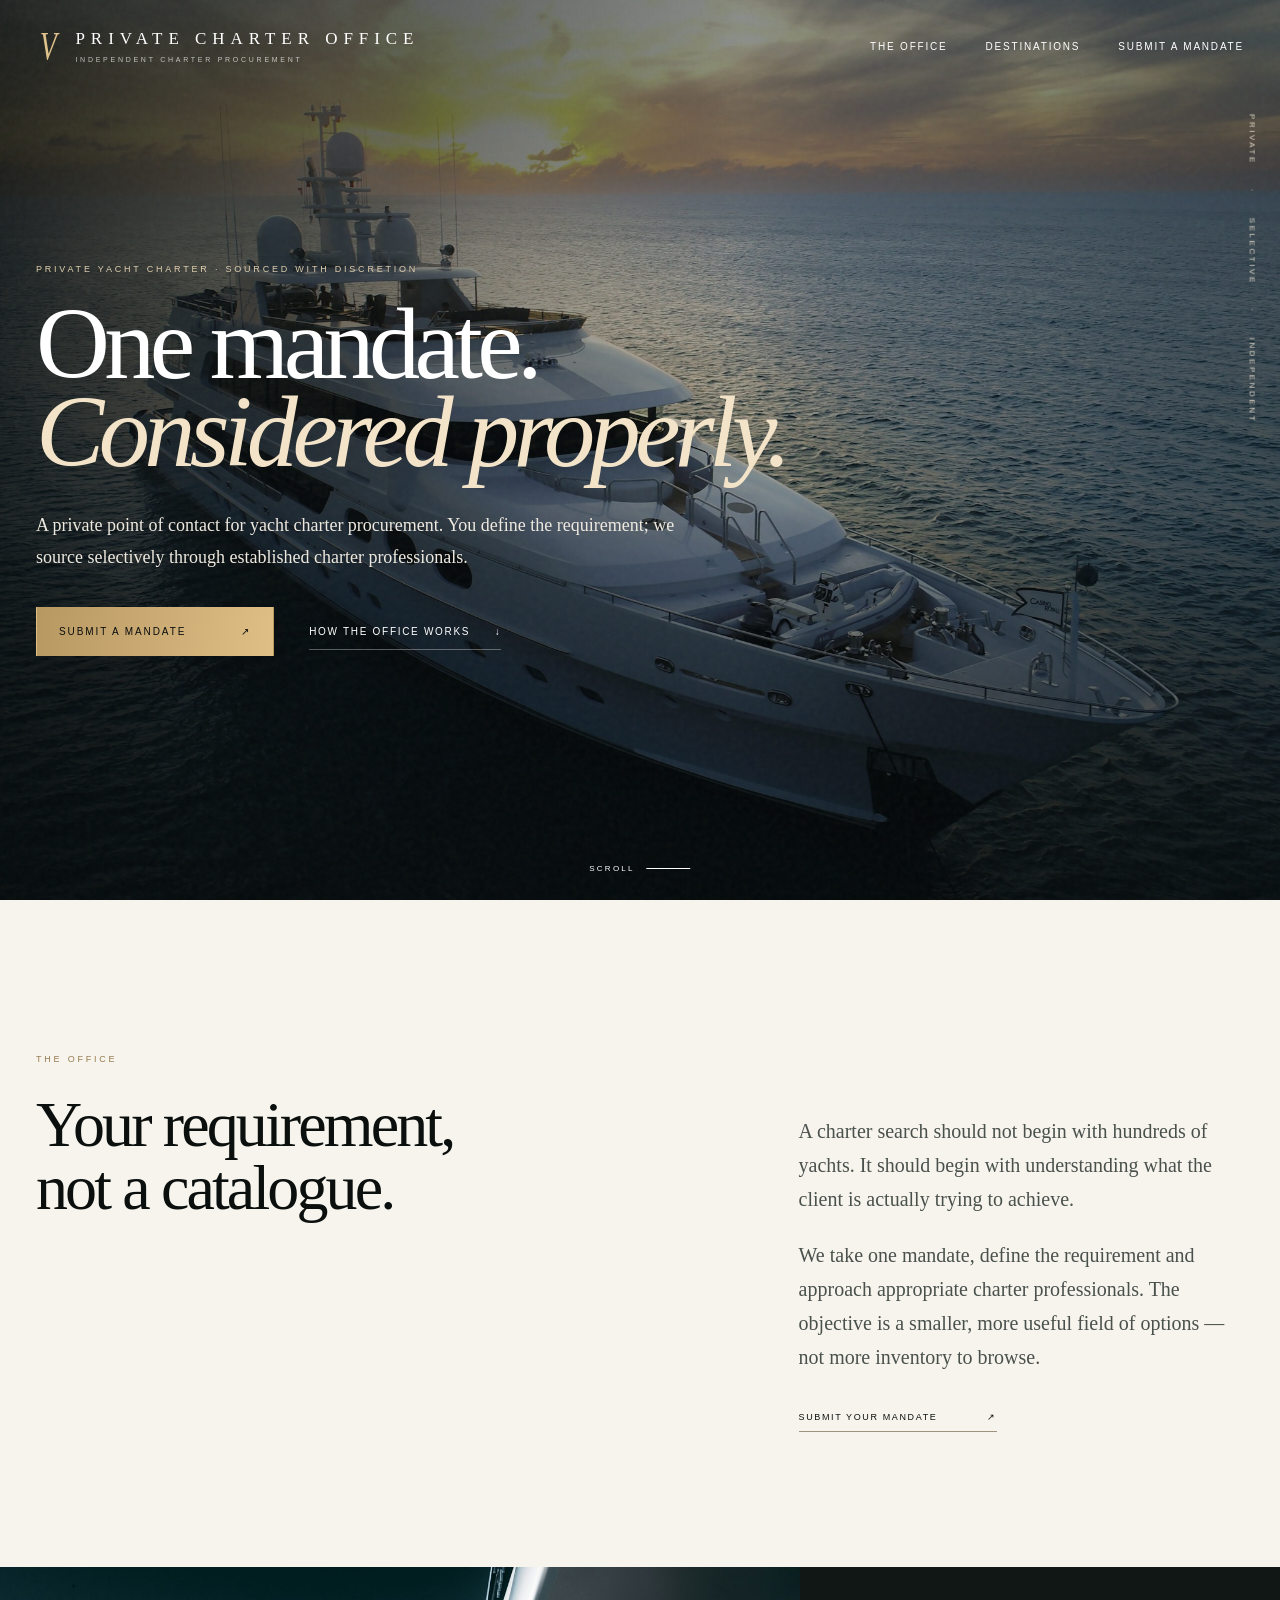
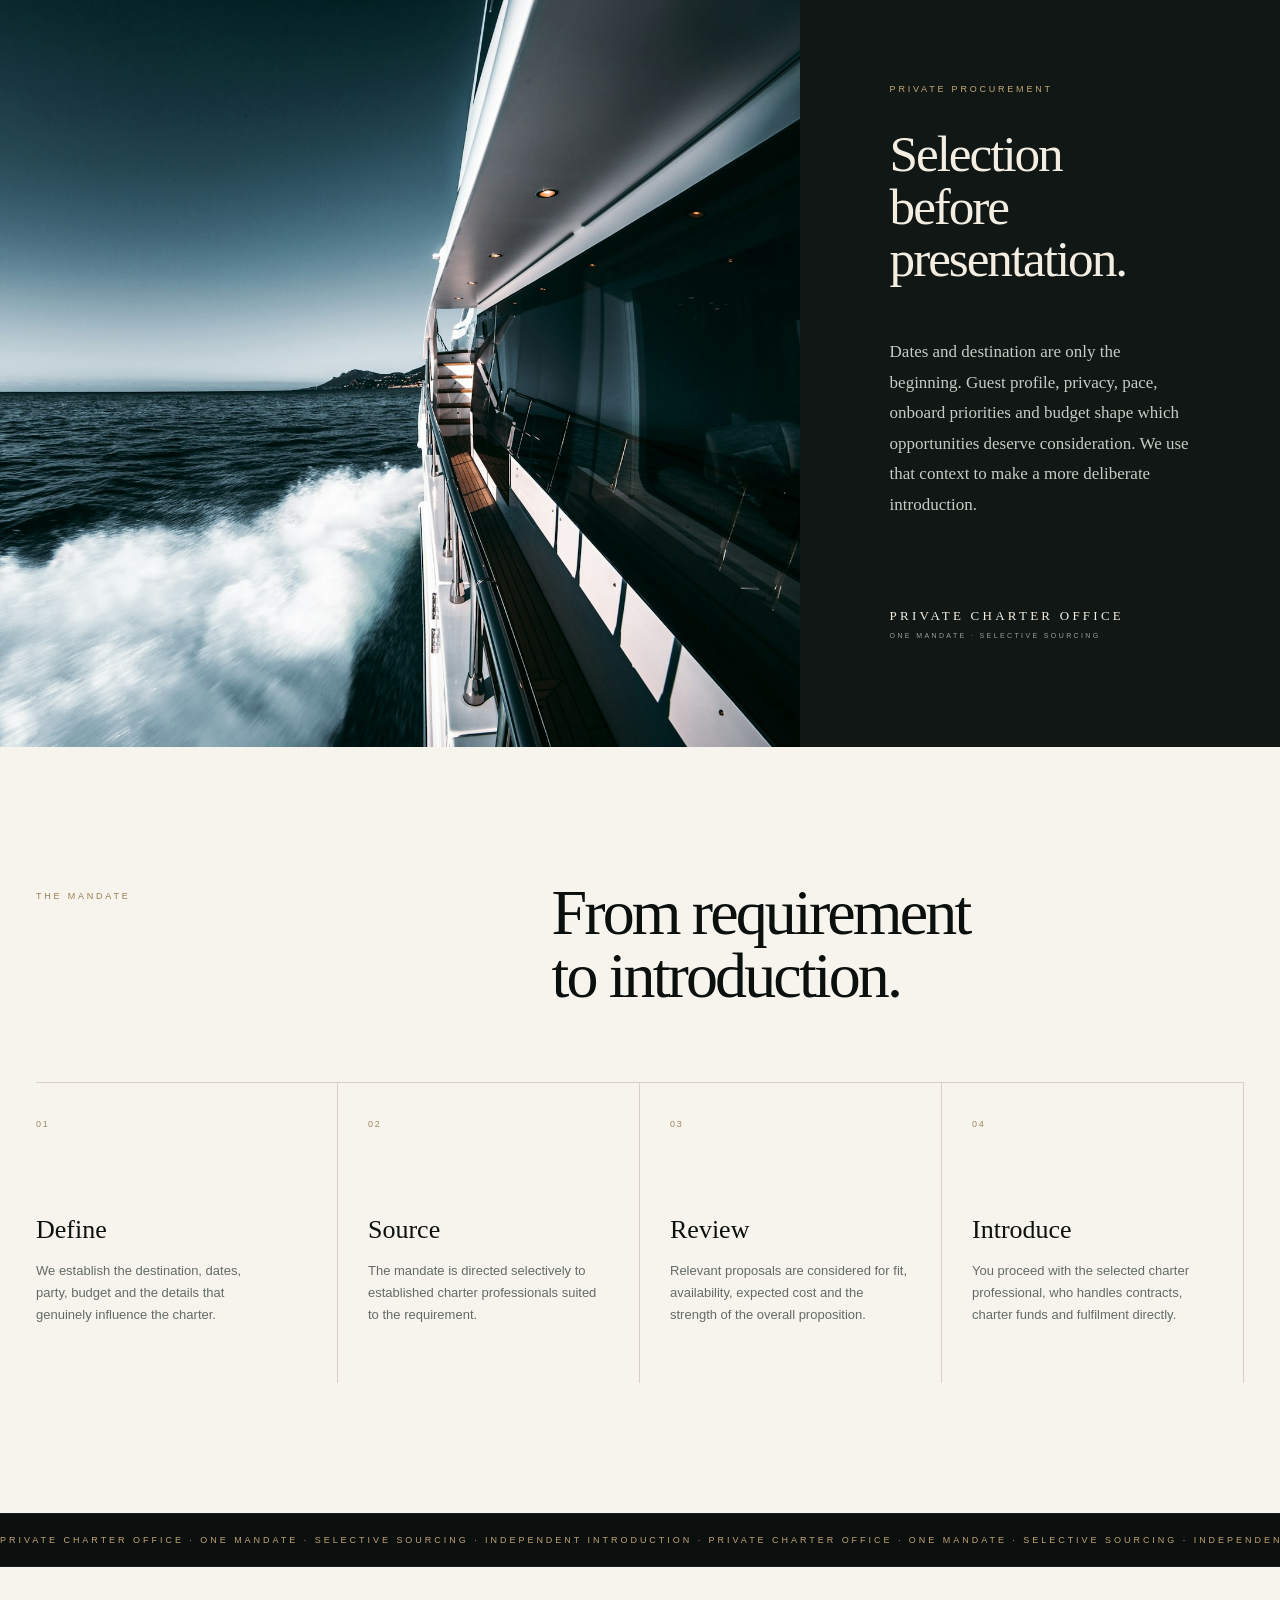
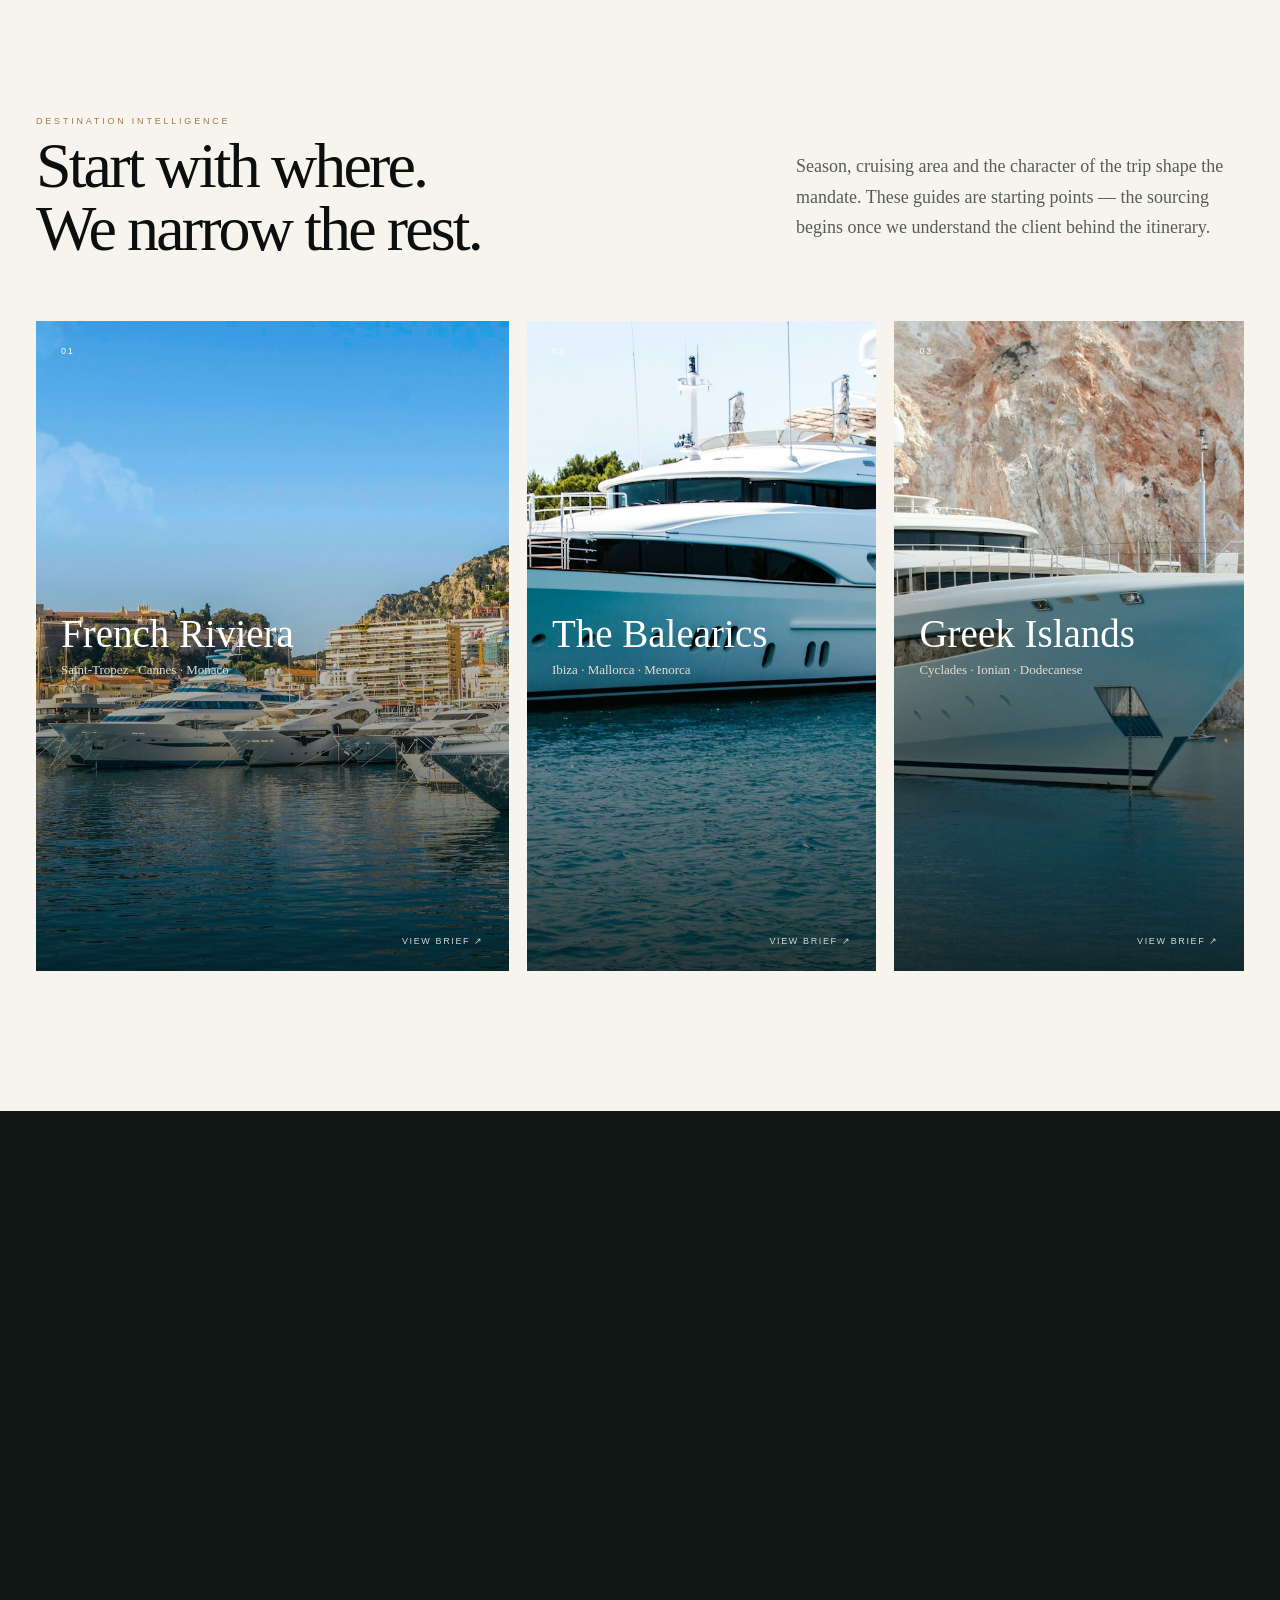
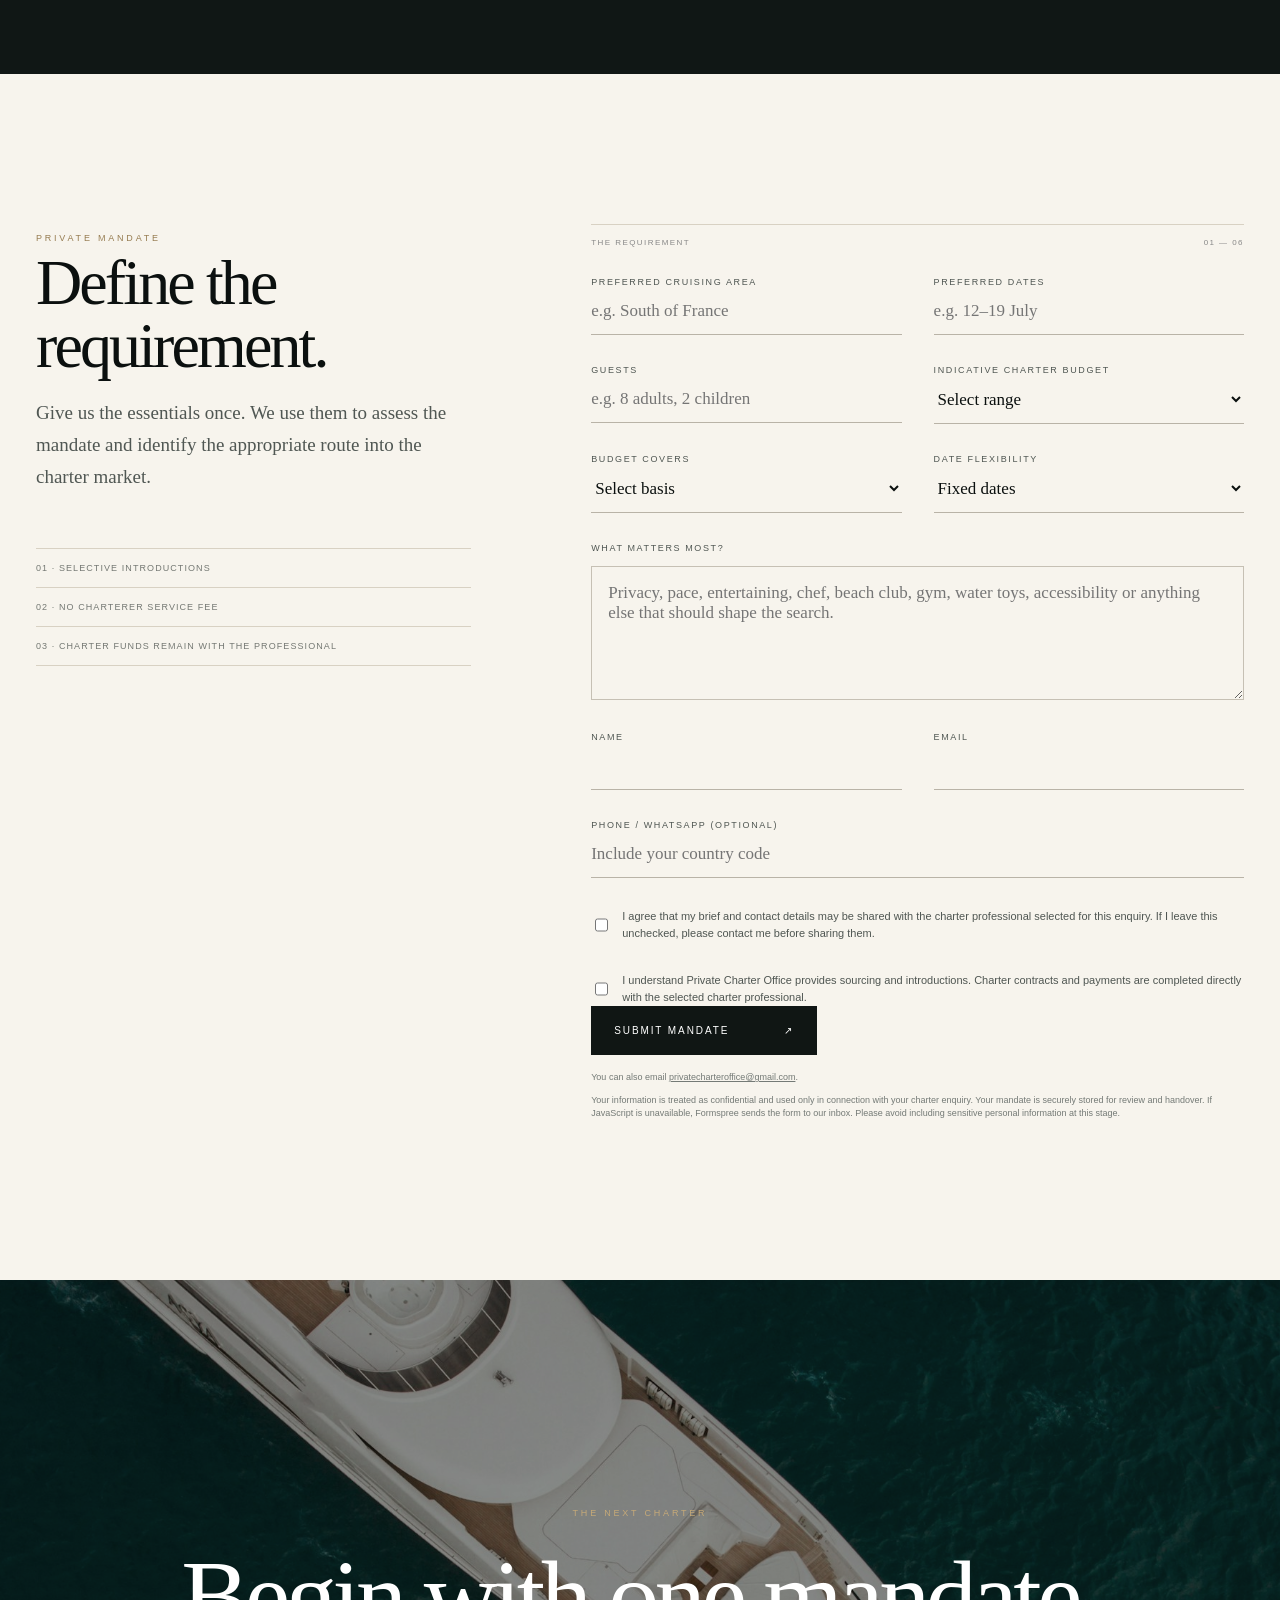
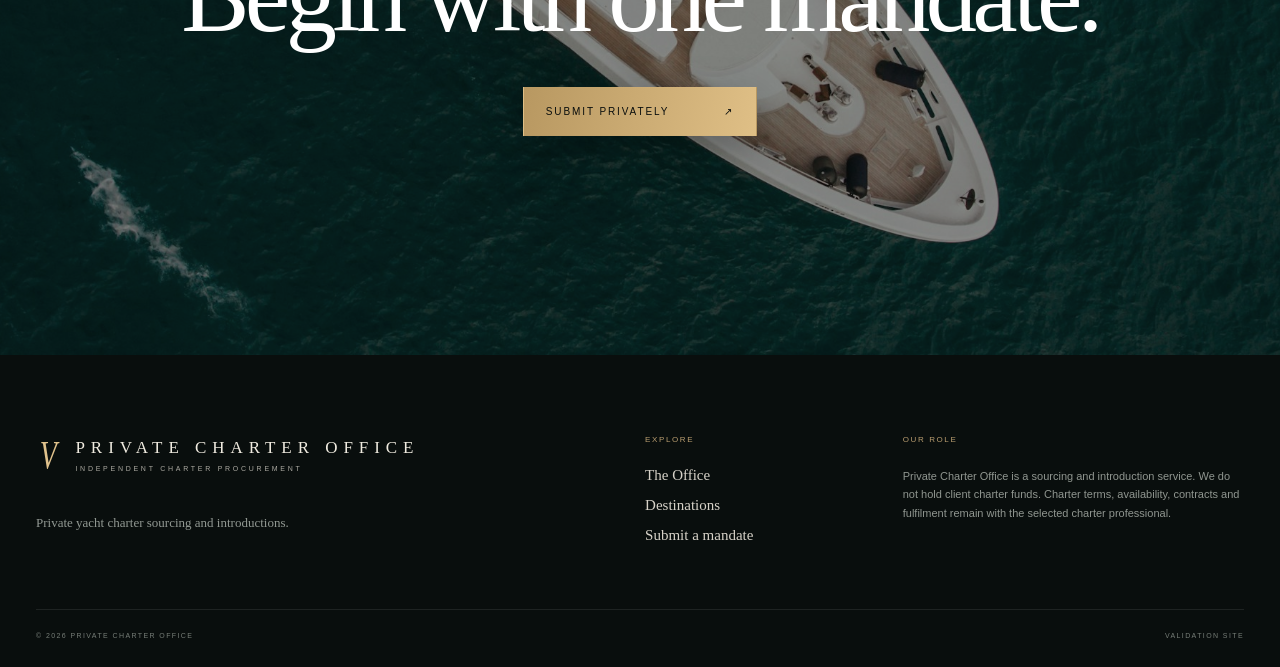
==== commit 704cf066: "Build durable enquiry bridge with protected handover desk and tracked partner receipt" ====
--- a/index.html
+++ b/index.html
@@ -20,7 +20,7 @@
       <section class="ticker" aria-hidden="true"><div>PRIVATE CHARTER OFFICE · ONE MANDATE · SELECTIVE SOURCING · INDEPENDENT INTRODUCTION · PRIVATE CHARTER OFFICE · ONE MANDATE · SELECTIVE SOURCING · INDEPENDENT INTRODUCTION ·</div></section>
       <section class="destinations shell" id="destinations"><div class="destHead" data-reveal><div><p class="kicker">DESTINATION INTELLIGENCE</p><h2>Start with where.<br />We narrow the rest.</h2></div><p>Season, cruising area and the character of the trip shape the mandate. These guides are starting points — the sourcing begins once we understand the client behind the itinerary.</p></div><div class="destinationGrid"><a href="./destinations/french-riviera.html" class="destinationCard one" data-reveal><div class="destShade"></div><span>01</span><div><h3>French Riviera</h3><p>Saint-Tropez · Cannes · Monaco</p></div><b>View brief ↗</b></a><a href="./destinations/balearics.html" class="destinationCard two" data-reveal><div class="destShade"></div><span>02</span><div><h3>The Balearics</h3><p>Ibiza · Mallorca · Menorca</p></div><b>View brief ↗</b></a><a href="./destinations/greek-islands.html" class="destinationCard three" data-reveal><div class="destShade"></div><span>03</span><div><h3>Greek Islands</h3><p>Cyclades · Ionian · Dodecanese</p></div><b>View brief ↗</b></a></div></section>
       <section class="manifesto"><div class="shell manifestoInner" data-reveal><p class="kicker light">OFFICE PRINCIPLE No. 01</p><blockquote>“The value is not in showing everything. It is in knowing what deserves to be shown.”</blockquote><p class="manifestoNote">A more considered route into the charter market.</p></div></section>
-      <section class="brief shell" id="brief"><div class="briefIntro" data-reveal><p class="kicker">PRIVATE MANDATE</p><h2>Define the<br />requirement.</h2><p>Give us the essentials once. We use them to assess the mandate and identify the appropriate route into the charter market.</p><div class="serviceNotes"><span>01 · Selective introductions</span><span>02 · No charterer service fee</span><span>03 · Charter funds remain with the professional</span></div></div><form id="briefForm" action="https://formspree.io/f/mnpqekbo" method="POST" data-reveal><input type="hidden" name="_subject" value="New Private Charter Mandate" /><input type="hidden" name="enquiry_reference" /><input type="hidden" name="consent_version" value="2026-09-16" /><div hidden aria-hidden="true"><label>Leave blank<input name="_gotcha" tabindex="-1" autocomplete="off" /></label></div><div class="formHead"><span>THE REQUIREMENT</span><span>01 — 06</span></div><div class="grid2"><label>Preferred cruising area<input required name="area" placeholder="e.g. South of France" /></label><label>Preferred dates<input required name="dates" placeholder="e.g. 12–19 July" /></label></div><div class="grid2"><label>Guests<input required name="guests" placeholder="e.g. 8 adults, 2 children" /></label><label>Indicative charter budget<select required name="budget"><option value="" selected disabled>Select range</option><option>£50k–£100k</option><option>£100k–£250k</option><option>£250k–£500k</option><option>£500k+</option></select></label></div><div class="grid2"><label>Budget covers<select required name="budget_scope"><option value="" selected disabled>Select basis</option><option>Charter fee only</option><option>Total trip budget including extras</option><option>Not sure — please advise</option></select></label><label>Date flexibility<select name="date_flexibility"><option>Fixed dates</option><option>Flexible by a few days</option><option>Flexible — please suggest dates</option></select></label></div><label>What matters most?<textarea name="requirements" rows="5" placeholder="Privacy, pace, entertaining, chef, beach club, gym, water toys, accessibility or anything else that should shape the search."></textarea></label><div class="grid2"><label>Name<input required name="name" autocomplete="name" /></label><label>Email<input required type="email" name="email" autocomplete="email" /></label></div><label>Phone / WhatsApp (optional)<input type="tel" name="phone" autocomplete="tel" placeholder="Include your country code" /></label><label class="check"><input type="checkbox" name="sharing_permission" value="accepted" /><span>I agree that my brief and contact details may be shared with the charter professional selected for this enquiry. If I leave this unchecked, please contact me before sharing them.</span></label><label class="check"><input required type="checkbox" name="service_acknowledgement" value="accepted" /><span>I understand Private Charter Office provides sourcing and introductions. Charter contracts and payments are completed directly with the selected charter professional.</span></label><button class="primary dark" type="submit">Submit mandate <span>↗</span></button><p id="formStatus" role="status" aria-live="polite" tabindex="-1"></p><p class="micro">You can also email <a href="mailto:privatecharteroffice@gmail.com">privatecharteroffice@gmail.com</a>.</p><p class="micro">Your information is treated as confidential and used only in connection with your charter enquiry. Formspree processes this form and sends your mandate to our inbox. Please avoid including sensitive personal information at this stage.</p></form><div class="success" id="success" role="status" tabindex="-1"><p class="kicker">MANDATE RECEIVED</p><h3>Thank you.</h3><p>Your mandate has been submitted successfully. <span id="successReference"></span> We will review the requirement and contact you by email. Any introduction will follow your sharing preference; submitting a mandate does not confirm yacht availability or a booking.</p></div></section>
+      <section class="brief shell" id="brief"><div class="briefIntro" data-reveal><p class="kicker">PRIVATE MANDATE</p><h2>Define the<br />requirement.</h2><p>Give us the essentials once. We use them to assess the mandate and identify the appropriate route into the charter market.</p><div class="serviceNotes"><span>01 · Selective introductions</span><span>02 · No charterer service fee</span><span>03 · Charter funds remain with the professional</span></div></div><form id="briefForm" action="https://formspree.io/f/mnpqekbo" method="POST" data-reveal><input type="hidden" name="_subject" value="New Private Charter Mandate" /><input type="hidden" name="enquiry_reference" /><input type="hidden" name="consent_version" value="2026-09-16" /><div hidden aria-hidden="true"><label>Leave blank<input name="_gotcha" tabindex="-1" autocomplete="off" /></label></div><div class="formHead"><span>THE REQUIREMENT</span><span>01 — 06</span></div><div class="grid2"><label>Preferred cruising area<input required name="area" placeholder="e.g. South of France" /></label><label>Preferred dates<input required name="dates" placeholder="e.g. 12–19 July" /></label></div><div class="grid2"><label>Guests<input required name="guests" placeholder="e.g. 8 adults, 2 children" /></label><label>Indicative charter budget<select required name="budget"><option value="" selected disabled>Select range</option><option>£50k–£100k</option><option>£100k–£250k</option><option>£250k–£500k</option><option>£500k+</option></select></label></div><div class="grid2"><label>Budget covers<select required name="budget_scope"><option value="" selected disabled>Select basis</option><option>Charter fee only</option><option>Total trip budget including extras</option><option>Not sure — please advise</option></select></label><label>Date flexibility<select name="date_flexibility"><option>Fixed dates</option><option>Flexible by a few days</option><option>Flexible — please suggest dates</option></select></label></div><label>What matters most?<textarea name="requirements" rows="5" placeholder="Privacy, pace, entertaining, chef, beach club, gym, water toys, accessibility or anything else that should shape the search."></textarea></label><div class="grid2"><label>Name<input required name="name" autocomplete="name" /></label><label>Email<input required type="email" name="email" autocomplete="email" /></label></div><label>Phone / WhatsApp (optional)<input type="tel" name="phone" autocomplete="tel" placeholder="Include your country code" /></label><label class="check"><input type="checkbox" name="sharing_permission" value="accepted" /><span>I agree that my brief and contact details may be shared with the charter professional selected for this enquiry. If I leave this unchecked, please contact me before sharing them.</span></label><label class="check"><input required type="checkbox" name="service_acknowledgement" value="accepted" /><span>I understand Private Charter Office provides sourcing and introductions. Charter contracts and payments are completed directly with the selected charter professional.</span></label><button class="primary dark" type="submit">Submit mandate <span>↗</span></button><p id="formStatus" role="status" aria-live="polite" tabindex="-1"></p><p class="micro">You can also email <a href="mailto:privatecharteroffice@gmail.com">privatecharteroffice@gmail.com</a>.</p><p class="micro">Your information is treated as confidential and used only in connection with your charter enquiry. Your mandate is securely stored for review and handover. If JavaScript is unavailable, Formspree sends the form to our inbox. Please avoid including sensitive personal information at this stage.</p></form><div class="success" id="success" role="status" tabindex="-1"><p class="kicker">MANDATE RECEIVED</p><h3>Thank you.</h3><p>Your mandate has been submitted successfully. <span id="successReference"></span> We will review the requirement and contact you by email. Any introduction will follow your sharing preference; submitting a mandate does not confirm yacht availability or a booking.</p></div></section>
       <section class="closing"><div class="closingMedia"></div><div class="closingShade"></div><div class="shell closingCopy" data-reveal><p class="kicker light">THE NEXT CHARTER</p><h2>Begin with one mandate.</h2><a href="#brief" class="primary gold">Submit privately <span>↗</span></a></div></section>
       <footer><div class="shell foot"><div><a class="brand inverse" href="#top"><i>V</i><span class="wordmark">PRIVATE CHARTER OFFICE<small>INDEPENDENT CHARTER PROCUREMENT</small></span></a><p class="footTag">Private yacht charter sourcing and introductions.</p></div><div class="footCols"><div><span>EXPLORE</span><a href="#approach">The Office</a><a href="#destinations">Destinations</a><a href="#brief">Submit a mandate</a></div><div><span>OUR ROLE</span><p>Private Charter Office is a sourcing and introduction service. We do not hold client charter funds. Charter terms, availability, contracts and fulfilment remain with the selected charter professional.</p></div></div></div><div class="shell legal"><span>© 2026 PRIVATE CHARTER OFFICE</span><span>VALIDATION SITE</span></div></footer>
     </main><script src="./script.js"></script>
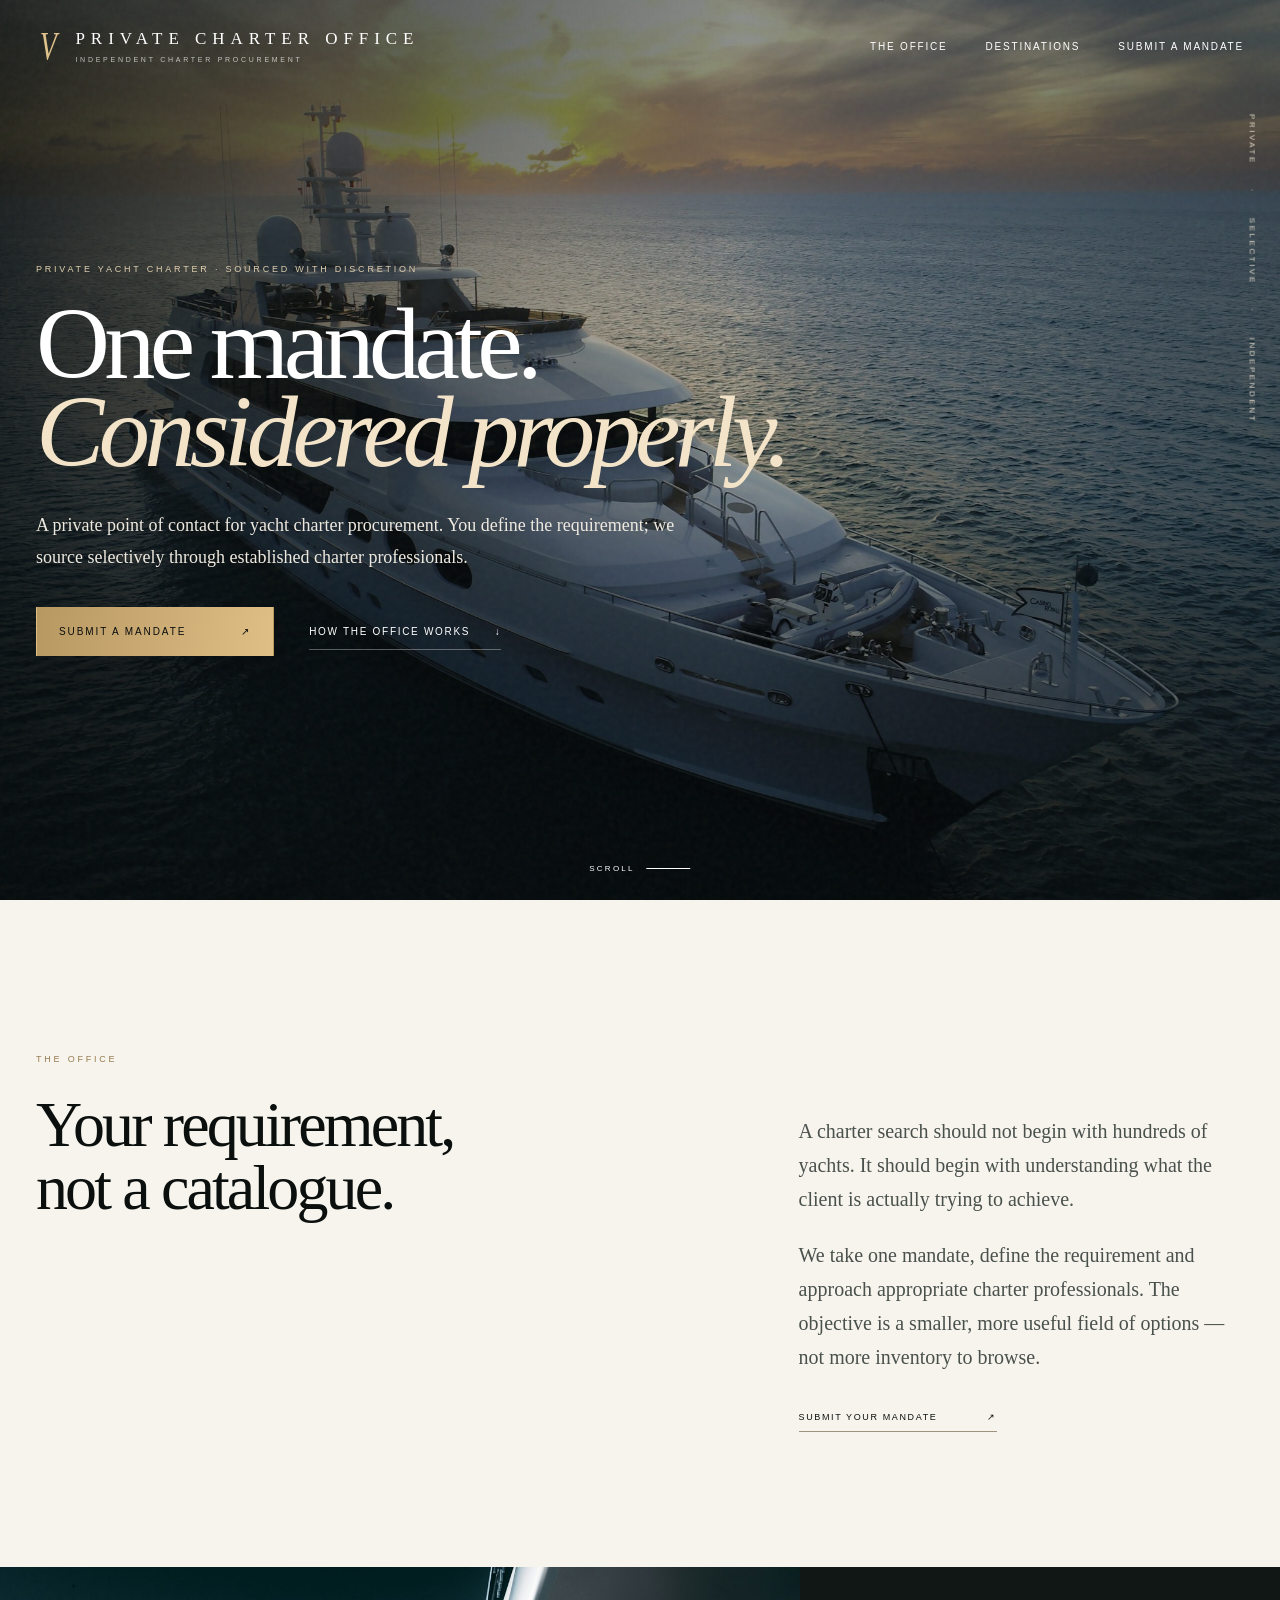
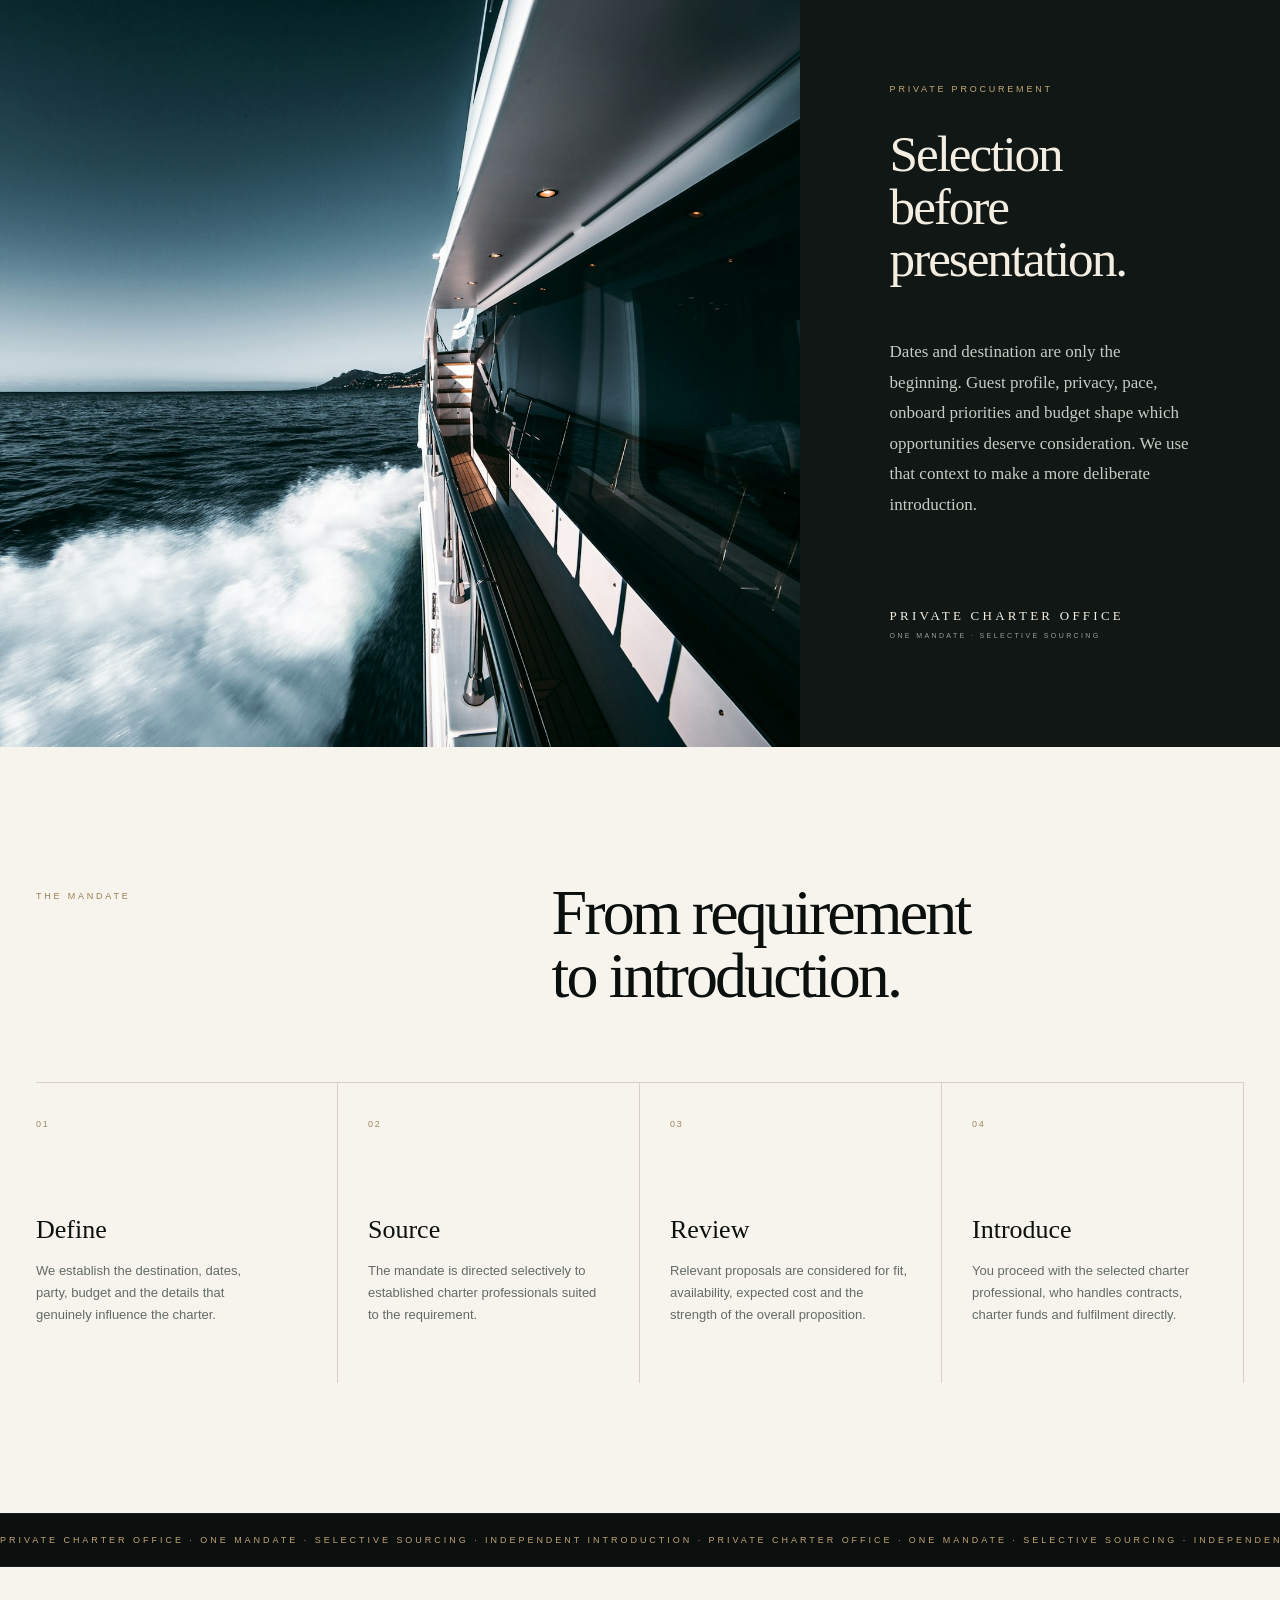
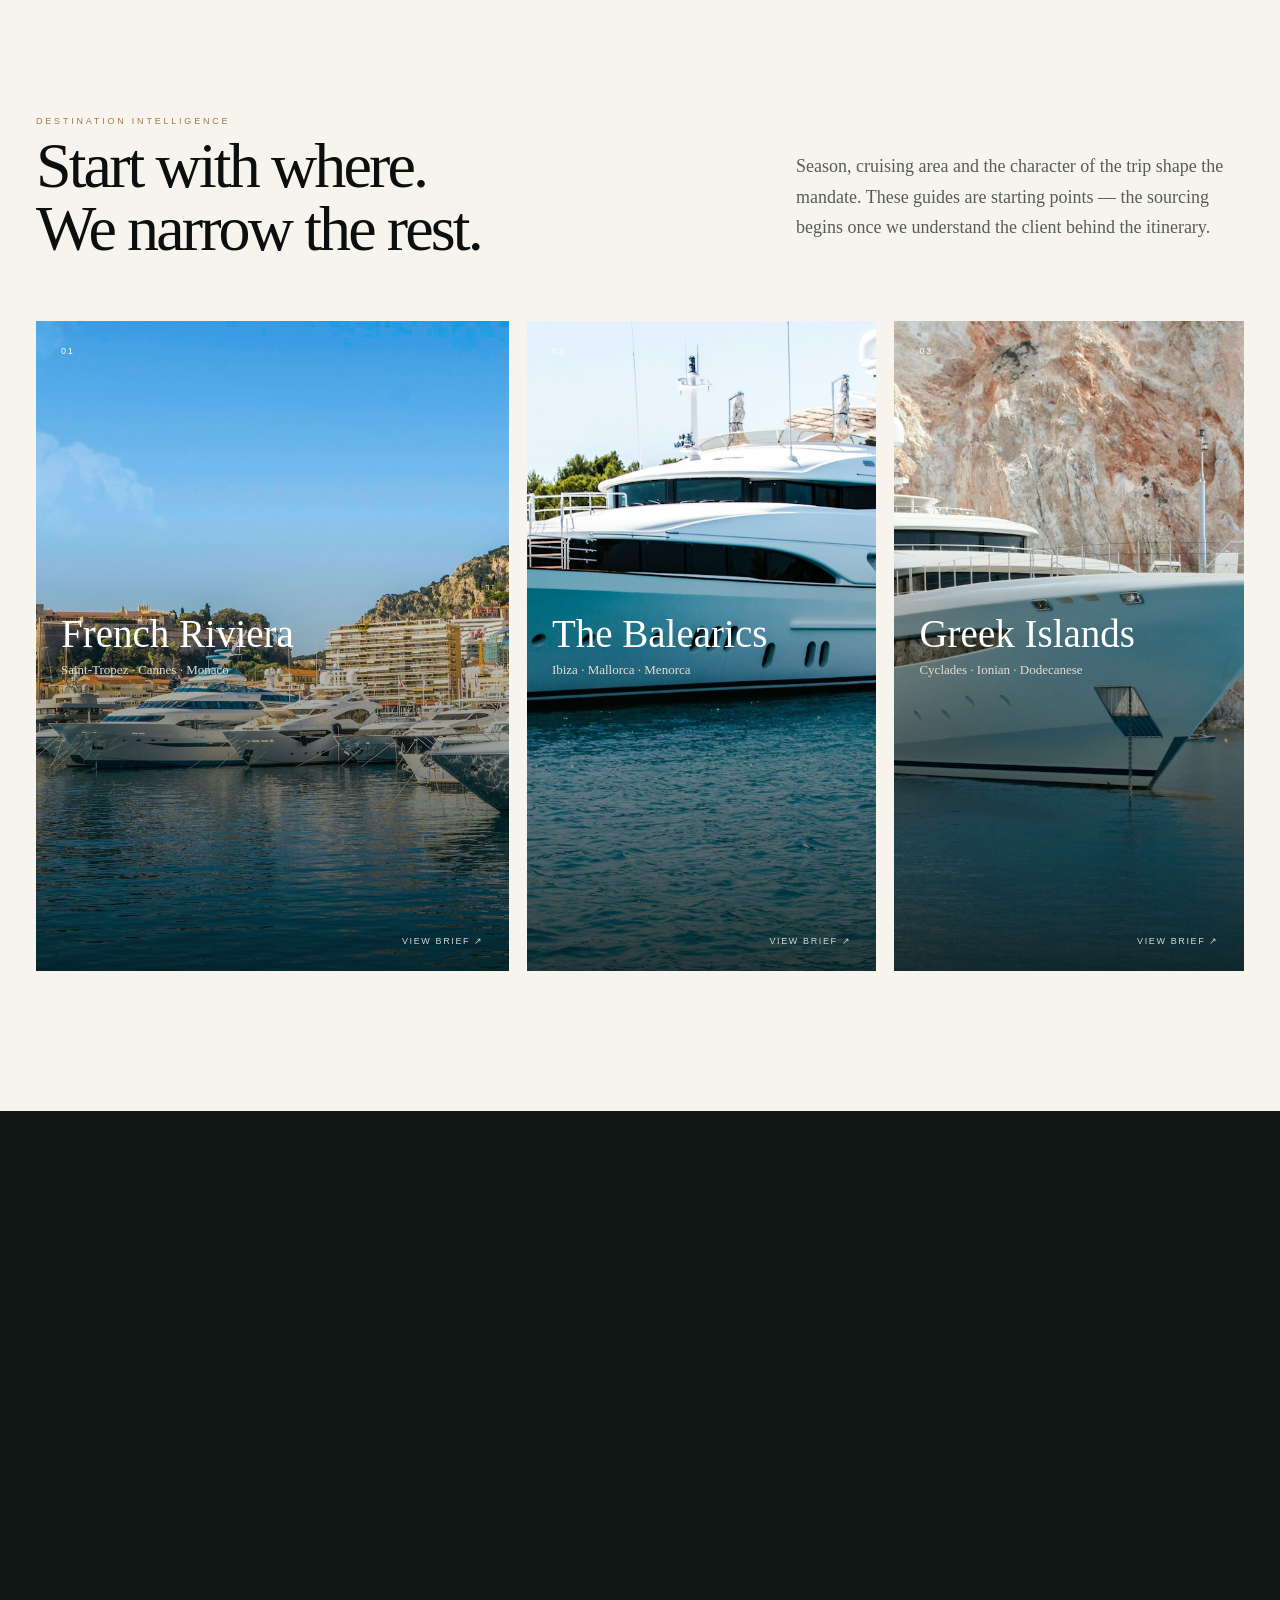
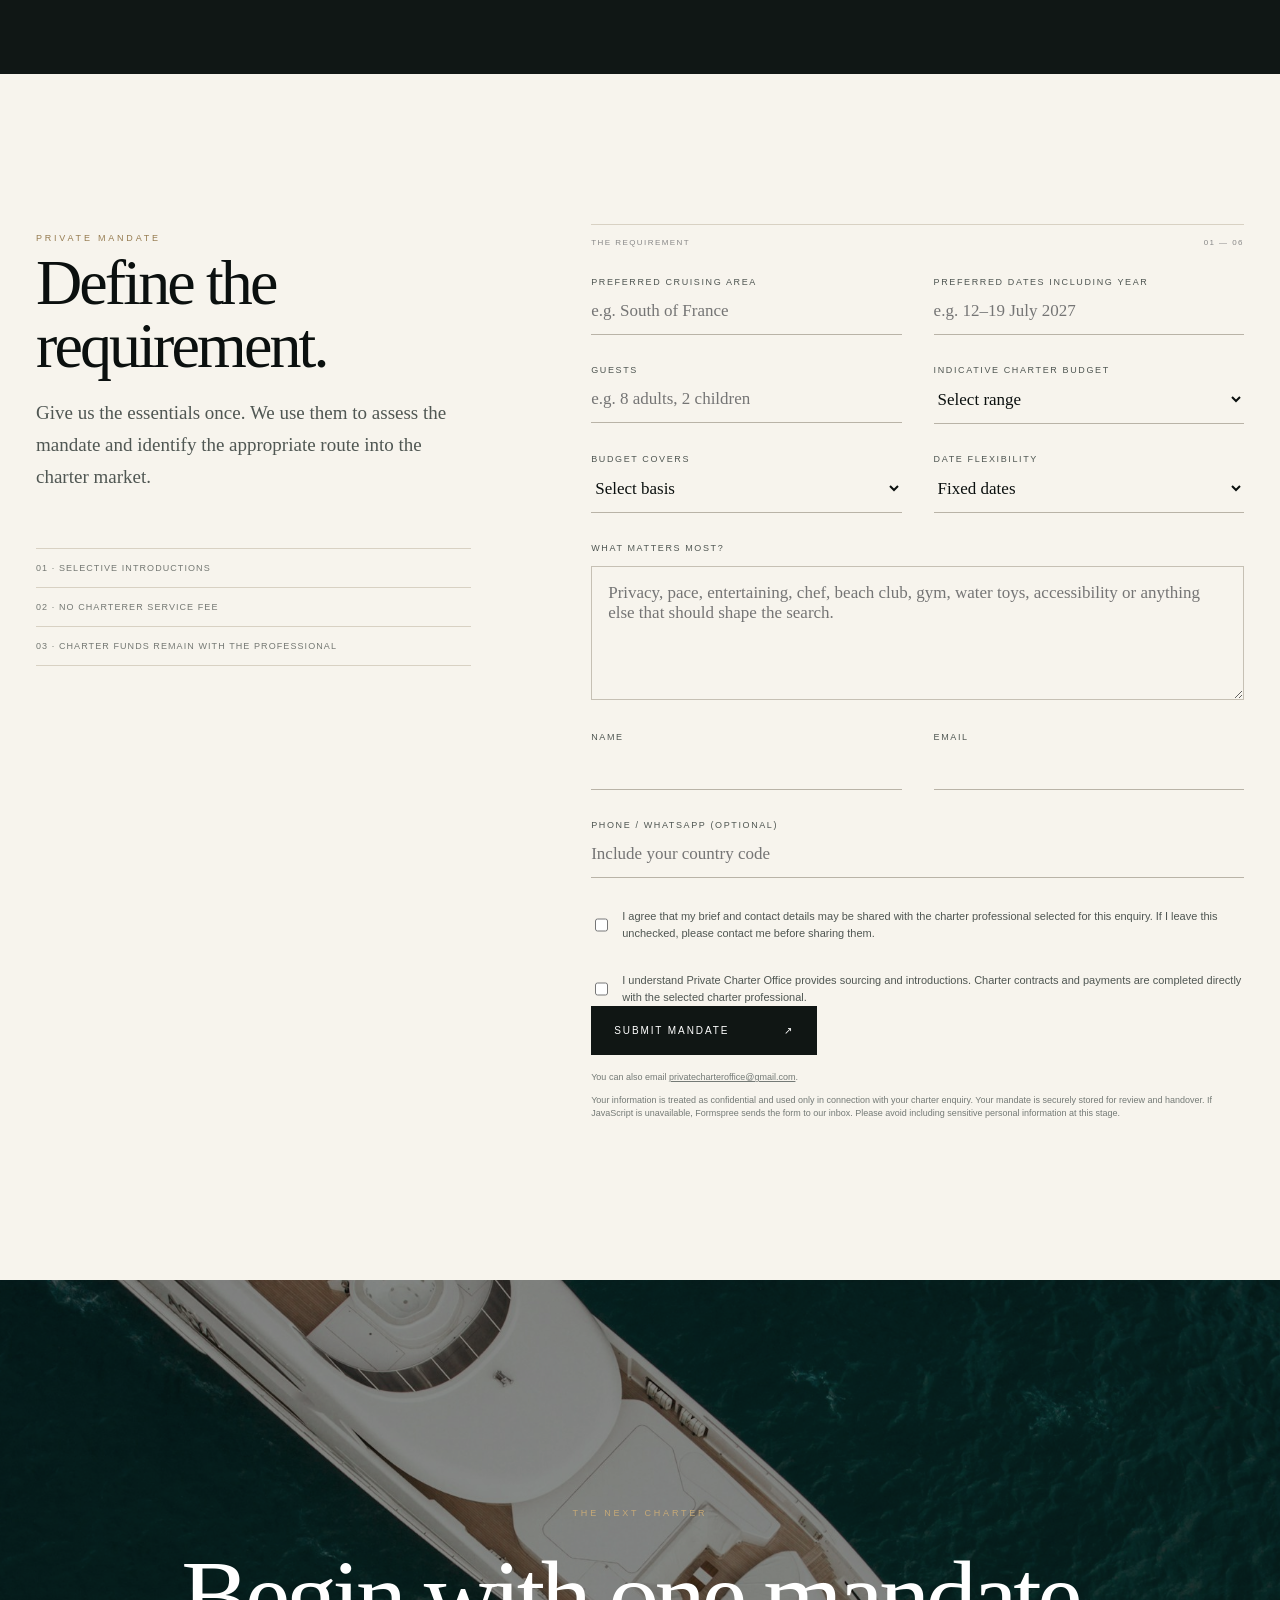
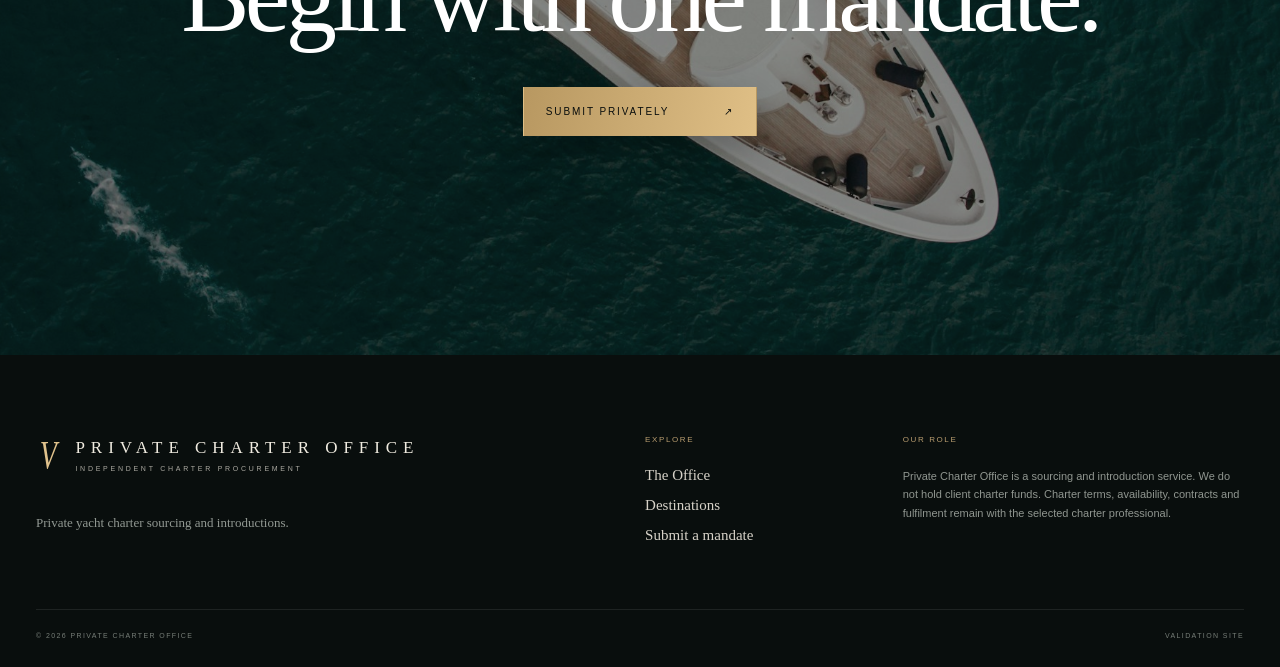
==== commit f9b15978: "Harden customer submission recovery and document partner approval before first handover" ====
--- a/index.html
+++ b/index.html
@@ -20,9 +20,9 @@
       <section class="ticker" aria-hidden="true"><div>PRIVATE CHARTER OFFICE · ONE MANDATE · SELECTIVE SOURCING · INDEPENDENT INTRODUCTION · PRIVATE CHARTER OFFICE · ONE MANDATE · SELECTIVE SOURCING · INDEPENDENT INTRODUCTION ·</div></section>
       <section class="destinations shell" id="destinations"><div class="destHead" data-reveal><div><p class="kicker">DESTINATION INTELLIGENCE</p><h2>Start with where.<br />We narrow the rest.</h2></div><p>Season, cruising area and the character of the trip shape the mandate. These guides are starting points — the sourcing begins once we understand the client behind the itinerary.</p></div><div class="destinationGrid"><a href="./destinations/french-riviera.html" class="destinationCard one" data-reveal><div class="destShade"></div><span>01</span><div><h3>French Riviera</h3><p>Saint-Tropez · Cannes · Monaco</p></div><b>View brief ↗</b></a><a href="./destinations/balearics.html" class="destinationCard two" data-reveal><div class="destShade"></div><span>02</span><div><h3>The Balearics</h3><p>Ibiza · Mallorca · Menorca</p></div><b>View brief ↗</b></a><a href="./destinations/greek-islands.html" class="destinationCard three" data-reveal><div class="destShade"></div><span>03</span><div><h3>Greek Islands</h3><p>Cyclades · Ionian · Dodecanese</p></div><b>View brief ↗</b></a></div></section>
       <section class="manifesto"><div class="shell manifestoInner" data-reveal><p class="kicker light">OFFICE PRINCIPLE No. 01</p><blockquote>“The value is not in showing everything. It is in knowing what deserves to be shown.”</blockquote><p class="manifestoNote">A more considered route into the charter market.</p></div></section>
-      <section class="brief shell" id="brief"><div class="briefIntro" data-reveal><p class="kicker">PRIVATE MANDATE</p><h2>Define the<br />requirement.</h2><p>Give us the essentials once. We use them to assess the mandate and identify the appropriate route into the charter market.</p><div class="serviceNotes"><span>01 · Selective introductions</span><span>02 · No charterer service fee</span><span>03 · Charter funds remain with the professional</span></div></div><form id="briefForm" action="https://formspree.io/f/mnpqekbo" method="POST" data-reveal><input type="hidden" name="_subject" value="New Private Charter Mandate" /><input type="hidden" name="enquiry_reference" /><input type="hidden" name="consent_version" value="2026-09-16" /><div hidden aria-hidden="true"><label>Leave blank<input name="_gotcha" tabindex="-1" autocomplete="off" /></label></div><div class="formHead"><span>THE REQUIREMENT</span><span>01 — 06</span></div><div class="grid2"><label>Preferred cruising area<input required name="area" placeholder="e.g. South of France" /></label><label>Preferred dates<input required name="dates" placeholder="e.g. 12–19 July" /></label></div><div class="grid2"><label>Guests<input required name="guests" placeholder="e.g. 8 adults, 2 children" /></label><label>Indicative charter budget<select required name="budget"><option value="" selected disabled>Select range</option><option>£50k–£100k</option><option>£100k–£250k</option><option>£250k–£500k</option><option>£500k+</option></select></label></div><div class="grid2"><label>Budget covers<select required name="budget_scope"><option value="" selected disabled>Select basis</option><option>Charter fee only</option><option>Total trip budget including extras</option><option>Not sure — please advise</option></select></label><label>Date flexibility<select name="date_flexibility"><option>Fixed dates</option><option>Flexible by a few days</option><option>Flexible — please suggest dates</option></select></label></div><label>What matters most?<textarea name="requirements" rows="5" placeholder="Privacy, pace, entertaining, chef, beach club, gym, water toys, accessibility or anything else that should shape the search."></textarea></label><div class="grid2"><label>Name<input required name="name" autocomplete="name" /></label><label>Email<input required type="email" name="email" autocomplete="email" /></label></div><label>Phone / WhatsApp (optional)<input type="tel" name="phone" autocomplete="tel" placeholder="Include your country code" /></label><label class="check"><input type="checkbox" name="sharing_permission" value="accepted" /><span>I agree that my brief and contact details may be shared with the charter professional selected for this enquiry. If I leave this unchecked, please contact me before sharing them.</span></label><label class="check"><input required type="checkbox" name="service_acknowledgement" value="accepted" /><span>I understand Private Charter Office provides sourcing and introductions. Charter contracts and payments are completed directly with the selected charter professional.</span></label><button class="primary dark" type="submit">Submit mandate <span>↗</span></button><p id="formStatus" role="status" aria-live="polite" tabindex="-1"></p><p class="micro">You can also email <a href="mailto:privatecharteroffice@gmail.com">privatecharteroffice@gmail.com</a>.</p><p class="micro">Your information is treated as confidential and used only in connection with your charter enquiry. Your mandate is securely stored for review and handover. If JavaScript is unavailable, Formspree sends the form to our inbox. Please avoid including sensitive personal information at this stage.</p></form><div class="success" id="success" role="status" tabindex="-1"><p class="kicker">MANDATE RECEIVED</p><h3>Thank you.</h3><p>Your mandate has been submitted successfully. <span id="successReference"></span> We will review the requirement and contact you by email. Any introduction will follow your sharing preference; submitting a mandate does not confirm yacht availability or a booking.</p></div></section>
+      <section class="brief shell" id="brief"><div class="briefIntro" data-reveal><p class="kicker">PRIVATE MANDATE</p><h2>Define the<br />requirement.</h2><p>Give us the essentials once. We use them to assess the mandate and identify the appropriate route into the charter market.</p><div class="serviceNotes"><span>01 · Selective introductions</span><span>02 · No charterer service fee</span><span>03 · Charter funds remain with the professional</span></div></div><form id="briefForm" action="https://formspree.io/f/mnpqekbo" method="POST" data-reveal><input type="hidden" name="_subject" value="New Private Charter Mandate" /><input type="hidden" name="enquiry_reference" /><input type="hidden" name="consent_version" value="2026-09-16" /><div hidden aria-hidden="true"><label>Leave blank<input name="_gotcha" tabindex="-1" autocomplete="off" /></label></div><div class="formHead"><span>THE REQUIREMENT</span><span>01 — 06</span></div><div class="grid2"><label>Preferred cruising area<input required name="area" maxlength="180" placeholder="e.g. South of France" /></label><label>Preferred dates including year<input required name="dates" maxlength="180" placeholder="e.g. 12–19 July 2027" /></label></div><div class="grid2"><label>Guests<input required name="guests" maxlength="120" placeholder="e.g. 8 adults, 2 children" /></label><label>Indicative charter budget<select required name="budget"><option value="" selected disabled>Select range</option><option>£50k–£100k</option><option>£100k–£250k</option><option>£250k–£500k</option><option>£500k+</option></select></label></div><div class="grid2"><label>Budget covers<select required name="budget_scope"><option value="" selected disabled>Select basis</option><option>Charter fee only</option><option>Total trip budget including extras</option><option>Not sure — please advise</option></select></label><label>Date flexibility<select name="date_flexibility"><option>Fixed dates</option><option>Flexible by a few days</option><option>Flexible — please suggest dates</option></select></label></div><label>What matters most?<textarea name="requirements" maxlength="4000" rows="5" placeholder="Privacy, pace, entertaining, chef, beach club, gym, water toys, accessibility or anything else that should shape the search."></textarea></label><div class="grid2"><label>Name<input required name="name" maxlength="120" autocomplete="name" /></label><label>Email<input required type="email" name="email" maxlength="254" autocomplete="email" /></label></div><label>Phone / WhatsApp (optional)<input type="tel" name="phone" maxlength="80" autocomplete="tel" placeholder="Include your country code" /></label><label class="check"><input type="checkbox" name="sharing_permission" value="accepted" /><span>I agree that my brief and contact details may be shared with the charter professional selected for this enquiry. If I leave this unchecked, please contact me before sharing them.</span></label><label class="check"><input required type="checkbox" name="service_acknowledgement" value="accepted" /><span>I understand Private Charter Office provides sourcing and introductions. Charter contracts and payments are completed directly with the selected charter professional.</span></label><button class="primary dark" type="submit">Submit mandate <span>↗</span></button><p id="formStatus" role="status" aria-live="polite" tabindex="-1"></p><p class="micro">You can also email <a href="mailto:privatecharteroffice@gmail.com">privatecharteroffice@gmail.com</a>.</p><p class="micro">Your information is treated as confidential and used only in connection with your charter enquiry. Your mandate is securely stored for review and handover. If JavaScript is unavailable, Formspree sends the form to our inbox. Please avoid including sensitive personal information at this stage.</p></form><div class="success" id="success" role="status" tabindex="-1"><p class="kicker">MANDATE RECEIVED</p><h3>Thank you.</h3><p>Your mandate has been submitted successfully. <span id="successReference"></span> We will review the requirement and contact you by email. Any introduction will follow your sharing preference; submitting a mandate does not confirm yacht availability or a booking.</p></div></section>
       <section class="closing"><div class="closingMedia"></div><div class="closingShade"></div><div class="shell closingCopy" data-reveal><p class="kicker light">THE NEXT CHARTER</p><h2>Begin with one mandate.</h2><a href="#brief" class="primary gold">Submit privately <span>↗</span></a></div></section>
       <footer><div class="shell foot"><div><a class="brand inverse" href="#top"><i>V</i><span class="wordmark">PRIVATE CHARTER OFFICE<small>INDEPENDENT CHARTER PROCUREMENT</small></span></a><p class="footTag">Private yacht charter sourcing and introductions.</p></div><div class="footCols"><div><span>EXPLORE</span><a href="#approach">The Office</a><a href="#destinations">Destinations</a><a href="#brief">Submit a mandate</a></div><div><span>OUR ROLE</span><p>Private Charter Office is a sourcing and introduction service. We do not hold client charter funds. Charter terms, availability, contracts and fulfilment remain with the selected charter professional.</p></div></div></div><div class="shell legal"><span>© 2026 PRIVATE CHARTER OFFICE</span><span>VALIDATION SITE</span></div></footer>
     </main><script src="./script.js"></script>
   </body>
-</html>+</html>
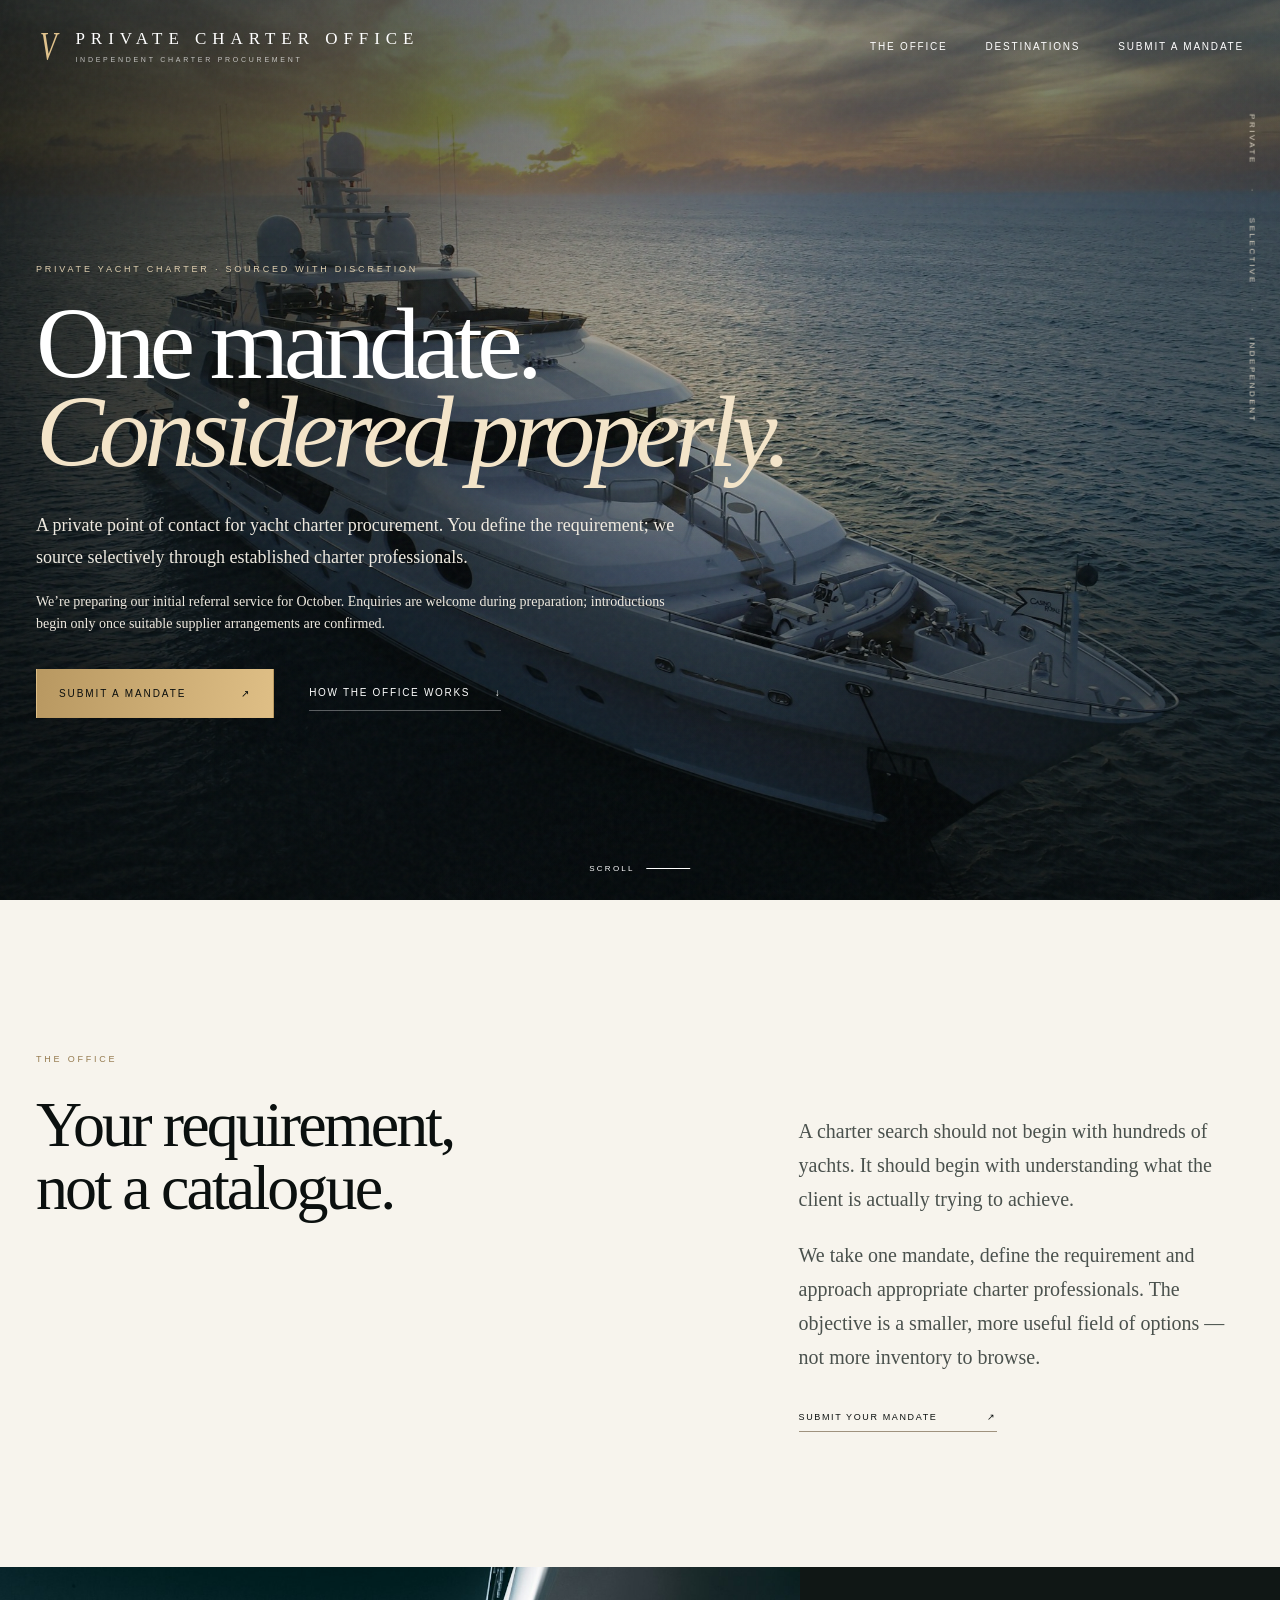
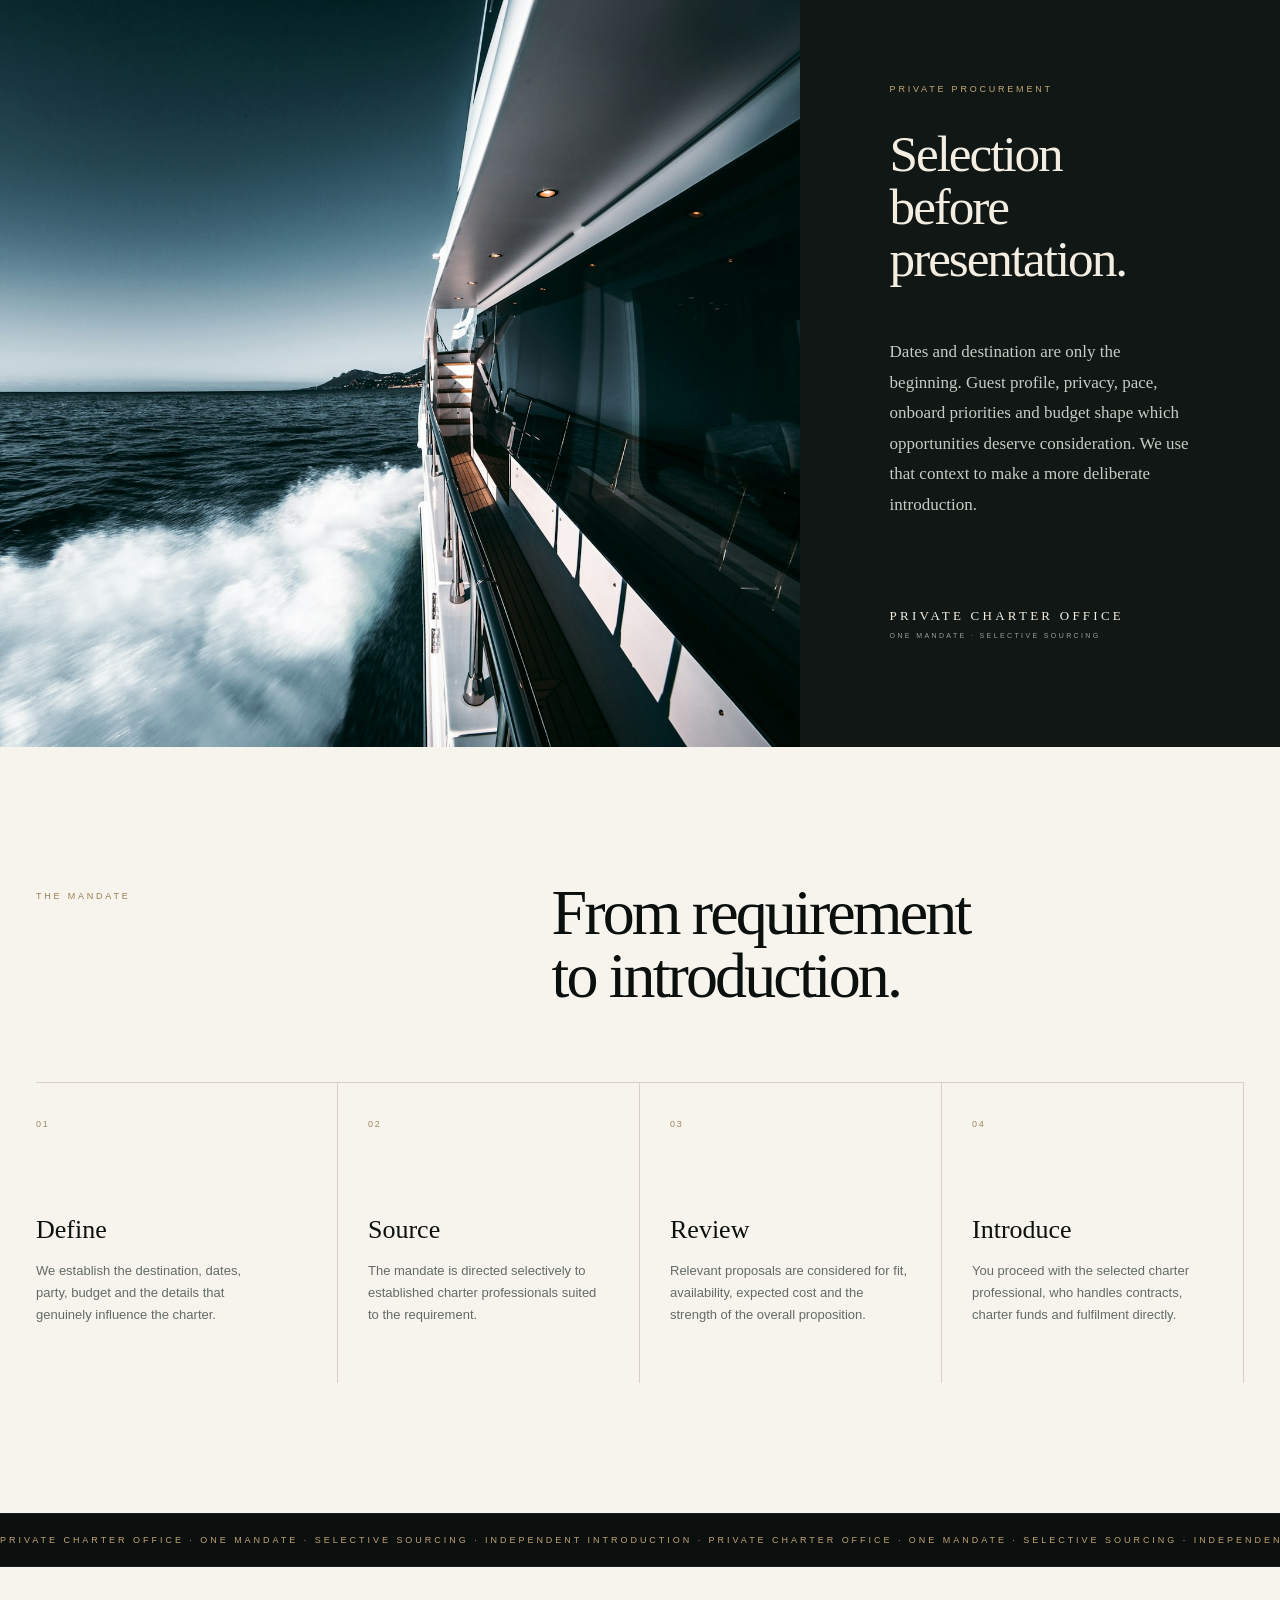
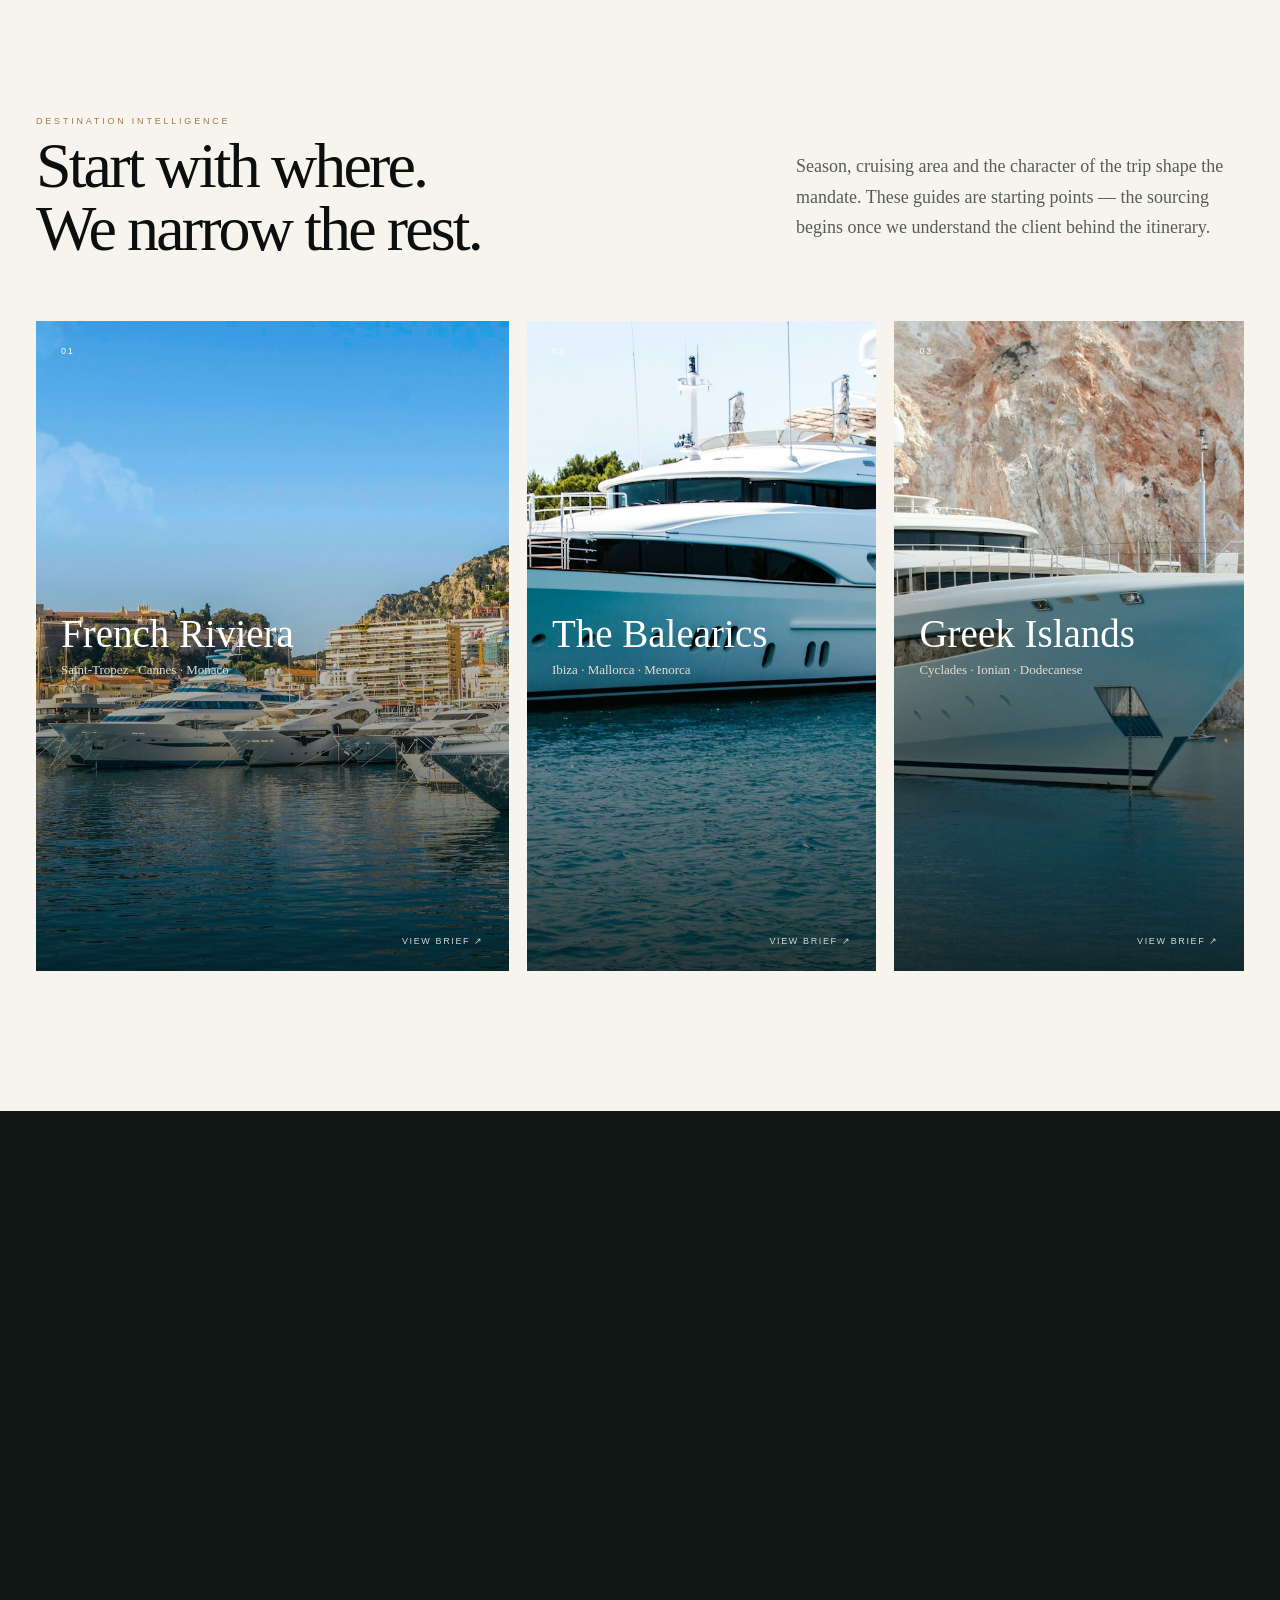
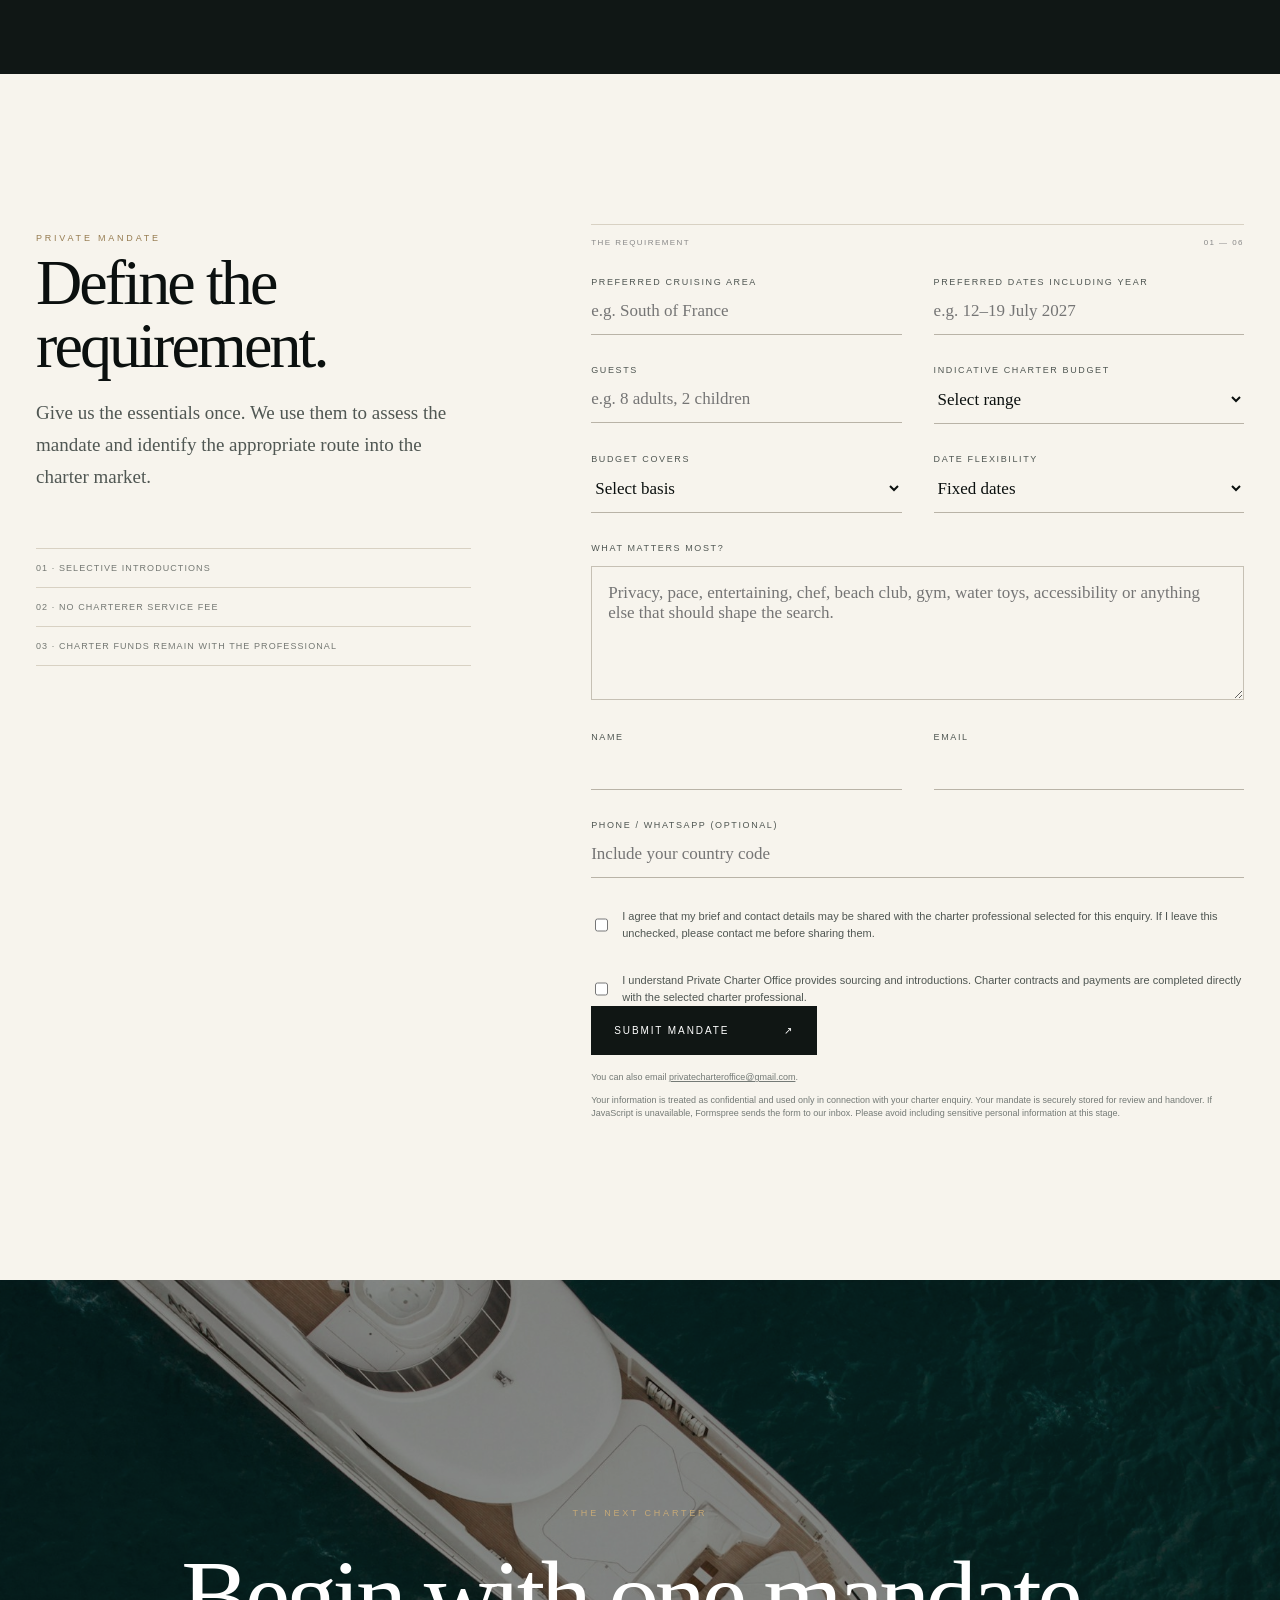
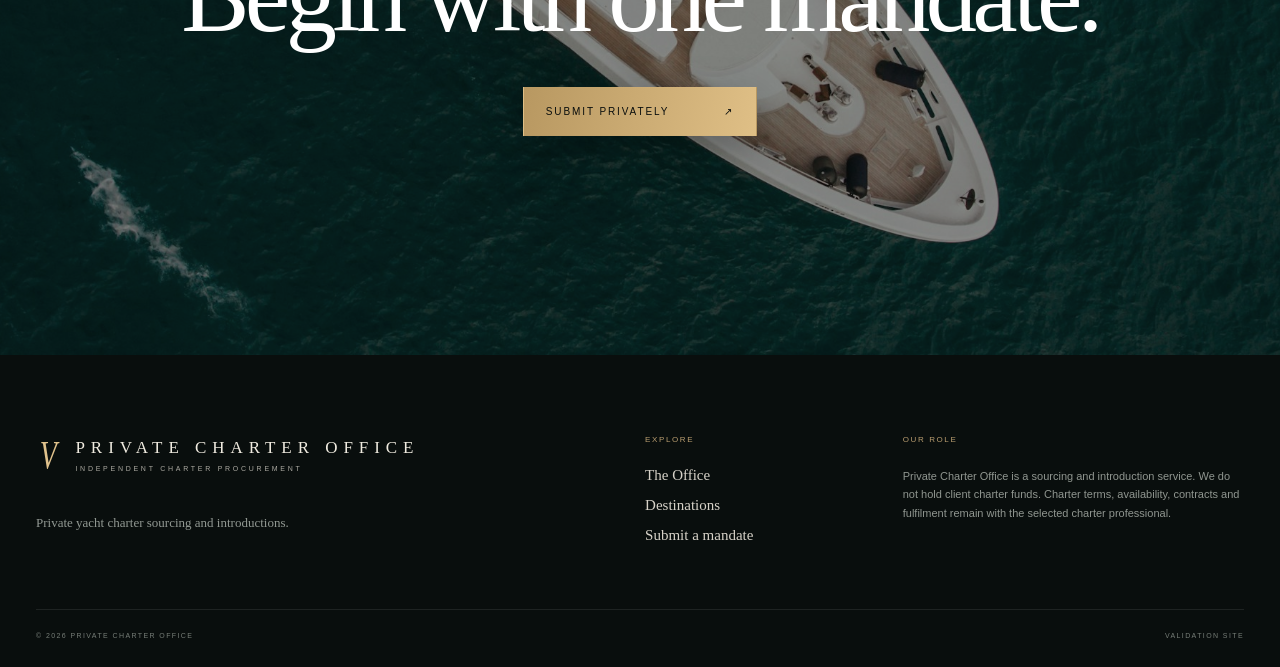
==== commit bc80900e: "Clarify October launch preparation while preserving yacht design and animations" ====
--- a/index.html
+++ b/index.html
@@ -12,7 +12,7 @@
       <section class="hero" id="top"><div class="heroMedia"></div><div class="shade"></div><div class="grain"></div>
         <nav class="nav shell"><a class="brand" href="#top"><i>V</i><span class="wordmark">PRIVATE CHARTER OFFICE<small>INDEPENDENT CHARTER PROCUREMENT</small></span></a><div class="navlinks"><a href="#approach">The Office</a><a href="#destinations">Destinations</a><a href="#brief">Submit a mandate</a></div><button class="menuBtn" id="menuBtn" aria-label="Open menu"><b></b><b></b></button></nav>
         <div class="mobileMenu" id="mobileMenu"><a href="#approach">The Office</a><a href="#destinations">Destinations</a><a href="#brief">Submit a mandate</a></div>
-        <div class="heroCopy shell"><p class="eyebrow heroIn d1">PRIVATE YACHT CHARTER · SOURCED WITH DISCRETION</p><h1 class="heroIn d2">One mandate.<br /><em>Considered properly.</em></h1><p class="lead heroIn d3">A private point of contact for yacht charter procurement. You define the requirement; we source selectively through established charter professionals.</p><div class="heroActions heroIn d4"><a class="primary gold" href="#brief">Submit a mandate <span>↗</span></a><a class="textLink" href="#approach">How the office works <span>↓</span></a></div></div><div class="heroRail"><span>PRIVATE</span><span>SELECTIVE</span><span>INDEPENDENT</span></div><div class="scrollCue"><span>SCROLL</span><i></i></div>
+        <div class="heroCopy shell"><p class="eyebrow heroIn d1">PRIVATE YACHT CHARTER · SOURCED WITH DISCRETION</p><h1 class="heroIn d2">One mandate.<br /><em>Considered properly.</em></h1><p class="lead heroIn d3">A private point of contact for yacht charter procurement. You define the requirement; we source selectively through established charter professionals.</p><p class="lead heroIn d3" style="font-size:14px;line-height:1.55">We’re preparing our initial referral service for October. Enquiries are welcome during preparation; introductions begin only once suitable supplier arrangements are confirmed.</p><div class="heroActions heroIn d4"><a class="primary gold" href="#brief">Submit a mandate <span>↗</span></a><a class="textLink" href="#approach">How the office works <span>↓</span></a></div></div><div class="heroRail"><span>PRIVATE</span><span>SELECTIVE</span><span>INDEPENDENT</span></div><div class="scrollCue"><span>SCROLL</span><i></i></div>
       </section>
       <section class="statement shell" id="approach" data-reveal><p class="kicker">THE OFFICE</p><div class="statementGrid"><h2>Your requirement,<br />not a catalogue.</h2><div><p>A charter search should not begin with hundreds of yachts. It should begin with understanding what the client is actually trying to achieve.</p><p>We take one mandate, define the requirement and approach appropriate charter professionals. The objective is a smaller, more useful field of options — not more inventory to browse.</p><a class="lineLink" href="#brief">Submit your mandate <span>↗</span></a></div></div></section>
       <section class="editorial" data-reveal><div class="editorialImage"><div class="editorialImageInner"></div></div><div class="editorialCopy"><p class="kicker light">PRIVATE PROCUREMENT</p><h2>Selection before<br />presentation.</h2><p>Dates and destination are only the beginning. Guest profile, privacy, pace, onboard priorities and budget shape which opportunities deserve consideration. We use that context to make a more deliberate introduction.</p><div class="signature">PRIVATE CHARTER OFFICE<span>ONE MANDATE · SELECTIVE SOURCING</span></div></div></section>
